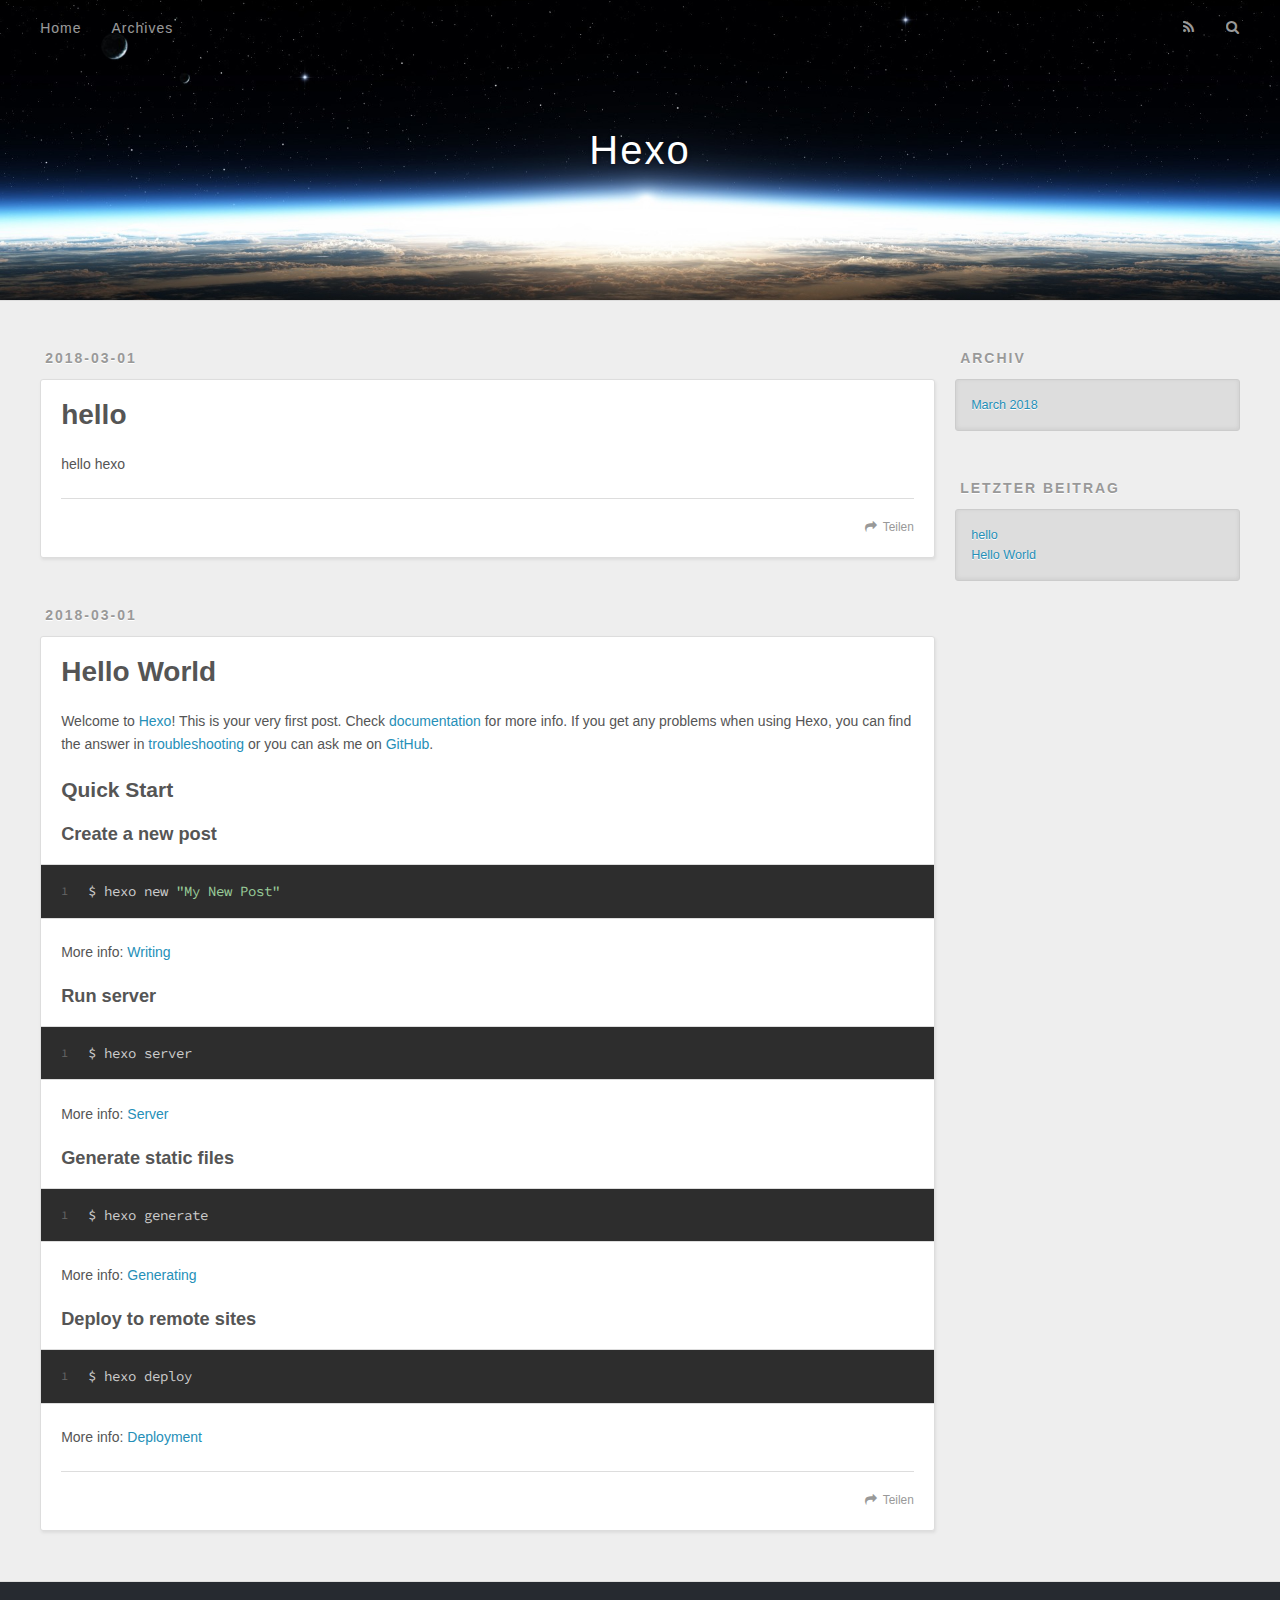
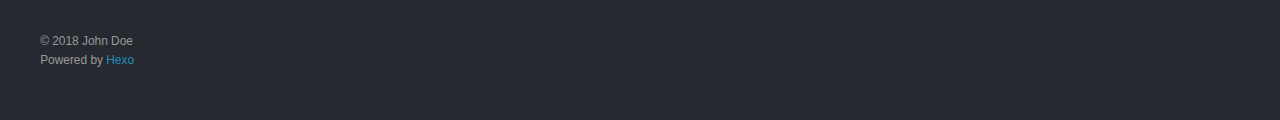
==== index.html @ 199758c9 "Site updated: 2018-03-01 15:43:42" ====
<!DOCTYPE html>
<html>
<head>
  <meta charset="utf-8">
  

  
  <title>Hexo</title>
  <meta name="viewport" content="width=device-width, initial-scale=1, maximum-scale=1">
  <meta property="og:type" content="website">
<meta property="og:title" content="Hexo">
<meta property="og:url" content="http://yoursite.com/index.html">
<meta property="og:site_name" content="Hexo">
<meta name="twitter:card" content="summary">
<meta name="twitter:title" content="Hexo">
  
    <link rel="alternate" href="/atom.xml" title="Hexo" type="application/atom+xml">
  
  
    <link rel="icon" href="/favicon.png">
  
  
    <link href="//fonts.googleapis.com/css?family=Source+Code+Pro" rel="stylesheet" type="text/css">
  
  <link rel="stylesheet" href="/css/style.css">
</head>

<body>
  <div id="container">
    <div id="wrap">
      <header id="header">
  <div id="banner"></div>
  <div id="header-outer" class="outer">
    <div id="header-title" class="inner">
      <h1 id="logo-wrap">
        <a href="/" id="logo">Hexo</a>
      </h1>
      
    </div>
    <div id="header-inner" class="inner">
      <nav id="main-nav">
        <a id="main-nav-toggle" class="nav-icon"></a>
        
          <a class="main-nav-link" href="/">Home</a>
        
          <a class="main-nav-link" href="/archives">Archives</a>
        
      </nav>
      <nav id="sub-nav">
        
          <a id="nav-rss-link" class="nav-icon" href="/atom.xml" title="RSS Feed"></a>
        
        <a id="nav-search-btn" class="nav-icon" title="Suche"></a>
      </nav>
      <div id="search-form-wrap">
        <form action="//google.com/search" method="get" accept-charset="UTF-8" class="search-form"><input type="search" name="q" class="search-form-input" placeholder="Search"><button type="submit" class="search-form-submit">&#xF002;</button><input type="hidden" name="sitesearch" value="http://yoursite.com"></form>
      </div>
    </div>
  </div>
</header>
      <div class="outer">
        <section id="main">
  
    <article id="post-hello" class="article article-type-post" itemscope itemprop="blogPost">
  <div class="article-meta">
    <a href="/2018/03/01/hello/" class="article-date">
  <time datetime="2018-03-01T07:41:24.000Z" itemprop="datePublished">2018-03-01</time>
</a>
    
  </div>
  <div class="article-inner">
    
    
      <header class="article-header">
        
  
    <h1 itemprop="name">
      <a class="article-title" href="/2018/03/01/hello/">hello</a>
    </h1>
  

      </header>
    
    <div class="article-entry" itemprop="articleBody">
      
        <p>hello hexo</p>

      
    </div>
    <footer class="article-footer">
      <a data-url="http://yoursite.com/2018/03/01/hello/" data-id="cje87e9710001w0wrcph23xe0" class="article-share-link">Teilen</a>
      
      
    </footer>
  </div>
  
</article>


  
    <article id="post-hello-world" class="article article-type-post" itemscope itemprop="blogPost">
  <div class="article-meta">
    <a href="/2018/03/01/hello-world/" class="article-date">
  <time datetime="2018-03-01T07:00:31.511Z" itemprop="datePublished">2018-03-01</time>
</a>
    
  </div>
  <div class="article-inner">
    
    
      <header class="article-header">
        
  
    <h1 itemprop="name">
      <a class="article-title" href="/2018/03/01/hello-world/">Hello World</a>
    </h1>
  

      </header>
    
    <div class="article-entry" itemprop="articleBody">
      
        <p>Welcome to <a href="https://hexo.io/" target="_blank" rel="noopener">Hexo</a>! This is your very first post. Check <a href="https://hexo.io/docs/" target="_blank" rel="noopener">documentation</a> for more info. If you get any problems when using Hexo, you can find the answer in <a href="https://hexo.io/docs/troubleshooting.html" target="_blank" rel="noopener">troubleshooting</a> or you can ask me on <a href="https://github.com/hexojs/hexo/issues" target="_blank" rel="noopener">GitHub</a>.</p>
<h2 id="Quick-Start"><a href="#Quick-Start" class="headerlink" title="Quick Start"></a>Quick Start</h2><h3 id="Create-a-new-post"><a href="#Create-a-new-post" class="headerlink" title="Create a new post"></a>Create a new post</h3><figure class="highlight bash"><table><tr><td class="gutter"><pre><span class="line">1</span><br></pre></td><td class="code"><pre><span class="line">$ hexo new <span class="string">"My New Post"</span></span><br></pre></td></tr></table></figure>
<p>More info: <a href="https://hexo.io/docs/writing.html" target="_blank" rel="noopener">Writing</a></p>
<h3 id="Run-server"><a href="#Run-server" class="headerlink" title="Run server"></a>Run server</h3><figure class="highlight bash"><table><tr><td class="gutter"><pre><span class="line">1</span><br></pre></td><td class="code"><pre><span class="line">$ hexo server</span><br></pre></td></tr></table></figure>
<p>More info: <a href="https://hexo.io/docs/server.html" target="_blank" rel="noopener">Server</a></p>
<h3 id="Generate-static-files"><a href="#Generate-static-files" class="headerlink" title="Generate static files"></a>Generate static files</h3><figure class="highlight bash"><table><tr><td class="gutter"><pre><span class="line">1</span><br></pre></td><td class="code"><pre><span class="line">$ hexo generate</span><br></pre></td></tr></table></figure>
<p>More info: <a href="https://hexo.io/docs/generating.html" target="_blank" rel="noopener">Generating</a></p>
<h3 id="Deploy-to-remote-sites"><a href="#Deploy-to-remote-sites" class="headerlink" title="Deploy to remote sites"></a>Deploy to remote sites</h3><figure class="highlight bash"><table><tr><td class="gutter"><pre><span class="line">1</span><br></pre></td><td class="code"><pre><span class="line">$ hexo deploy</span><br></pre></td></tr></table></figure>
<p>More info: <a href="https://hexo.io/docs/deployment.html" target="_blank" rel="noopener">Deployment</a></p>

      
    </div>
    <footer class="article-footer">
      <a data-url="http://yoursite.com/2018/03/01/hello-world/" data-id="cje87e96x0000w0wra61ytc4j" class="article-share-link">Teilen</a>
      
      
    </footer>
  </div>
  
</article>


  


</section>
        
          <aside id="sidebar">
  
    

  
    

  
    
  
    
  <div class="widget-wrap">
    <h3 class="widget-title">Archiv</h3>
    <div class="widget">
      <ul class="archive-list"><li class="archive-list-item"><a class="archive-list-link" href="/archives/2018/03/">March 2018</a></li></ul>
    </div>
  </div>


  
    
  <div class="widget-wrap">
    <h3 class="widget-title">letzter Beitrag</h3>
    <div class="widget">
      <ul>
        
          <li>
            <a href="/2018/03/01/hello/">hello</a>
          </li>
        
          <li>
            <a href="/2018/03/01/hello-world/">Hello World</a>
          </li>
        
      </ul>
    </div>
  </div>

  
</aside>
        
      </div>
      <footer id="footer">
  
  <div class="outer">
    <div id="footer-info" class="inner">
      &copy; 2018 John Doe<br>
      Powered by <a href="http://hexo.io/" target="_blank">Hexo</a>
    </div>
  </div>
</footer>
    </div>
    <nav id="mobile-nav">
  
    <a href="/" class="mobile-nav-link">Home</a>
  
    <a href="/archives" class="mobile-nav-link">Archives</a>
  
</nav>
    

<script src="//ajax.googleapis.com/ajax/libs/jquery/2.0.3/jquery.min.js"></script>


  <link rel="stylesheet" href="/fancybox/jquery.fancybox.css">
  <script src="/fancybox/jquery.fancybox.pack.js"></script>


<script src="/js/script.js"></script>



  </div>
</body>
</html>
---- css/style.css ----
body {
  width: 100%;
}
body:before,
body:after {
  content: "";
  display: table;
}
body:after {
  clear: both;
}
html,
body,
div,
span,
applet,
object,
iframe,
h1,
h2,
h3,
h4,
h5,
h6,
p,
blockquote,
pre,
a,
abbr,
acronym,
address,
big,
cite,
code,
del,
dfn,
em,
img,
ins,
kbd,
q,
s,
samp,
small,
strike,
strong,
sub,
sup,
tt,
var,
dl,
dt,
dd,
ol,
ul,
li,
fieldset,
form,
label,
legend,
table,
caption,
tbody,
tfoot,
thead,
tr,
th,
td {
  margin: 0;
  padding: 0;
  border: 0;
  outline: 0;
  font-weight: inherit;
  font-style: inherit;
  font-family: inherit;
  font-size: 100%;
  vertical-align: baseline;
}
body {
  line-height: 1;
  color: #000;
  background: #fff;
}
ol,
ul {
  list-style: none;
}
table {
  border-collapse: separate;
  border-spacing: 0;
  vertical-align: middle;
}
caption,
th,
td {
  text-align: left;
  font-weight: normal;
  vertical-align: middle;
}
a img {
  border: none;
}
input,
button {
  margin: 0;
  padding: 0;
}
input::-moz-focus-inner,
button::-moz-focus-inner {
  border: 0;
  padding: 0;
}
@font-face {
  font-family: FontAwesome;
  font-style: normal;
  font-weight: normal;
  src: url("fonts/fontawesome-webfont.eot?v=#4.0.3");
  src: url("fonts/fontawesome-webfont.eot?#iefix&v=#4.0.3") format("embedded-opentype"), url("fonts/fontawesome-webfont.woff?v=#4.0.3") format("woff"), url("fonts/fontawesome-webfont.ttf?v=#4.0.3") format("truetype"), url("fonts/fontawesome-webfont.svg#fontawesomeregular?v=#4.0.3") format("svg");
}
html,
body,
#container {
  height: 100%;
}
body {
  background: #eee;
  font: 14px -apple-system, BlinkMacSystemFont, "Segoe UI", "Roboto", "Oxygen", "Ubuntu", "Cantarell", "Fira Sans", "Droid Sans", "Helvetica Neue", sans-serif;
  -webkit-text-size-adjust: 100%;
}
.outer {
  max-width: 1220px;
  margin: 0 auto;
  padding: 0 20px;
}
.outer:before,
.outer:after {
  content: "";
  display: table;
}
.outer:after {
  clear: both;
}
.inner {
  display: inline;
  float: left;
  width: 98.33333333333333%;
  margin: 0 0.833333333333333%;
}
.left,
.alignleft {
  float: left;
}
.right,
.alignright {
  float: right;
}
.clear {
  clear: both;
}
#container {
  position: relative;
}
.mobile-nav-on {
  overflow: hidden;
}
#wrap {
  height: 100%;
  width: 100%;
  position: absolute;
  top: 0;
  left: 0;
  -webkit-transition: 0.2s ease-out;
  -moz-transition: 0.2s ease-out;
  -ms-transition: 0.2s ease-out;
  transition: 0.2s ease-out;
  z-index: 1;
  background: #eee;
}
.mobile-nav-on #wrap {
  left: 280px;
}
@media screen and (min-width: 768px) {
  #main {
    display: inline;
    float: left;
    width: 73.33333333333333%;
    margin: 0 0.833333333333333%;
  }
}
.article-date,
.article-category-link,
.archive-year,
.widget-title {
  text-decoration: none;
  text-transform: uppercase;
  letter-spacing: 2px;
  color: #999;
  margin-bottom: 1em;
  margin-left: 5px;
  line-height: 1em;
  text-shadow: 0 1px #fff;
  font-weight: bold;
}
.article-inner,
.archive-article-inner {
  background: #fff;
  -webkit-box-shadow: 1px 2px 3px #ddd;
  box-shadow: 1px 2px 3px #ddd;
  border: 1px solid #ddd;
  border-radius: 3px;
}
.article-entry h1,
.widget h1 {
  font-size: 2em;
}
.article-entry h2,
.widget h2 {
  font-size: 1.5em;
}
.article-entry h3,
.widget h3 {
  font-size: 1.3em;
}
.article-entry h4,
.widget h4 {
  font-size: 1.2em;
}
.article-entry h5,
.widget h5 {
  font-size: 1em;
}
.article-entry h6,
.widget h6 {
  font-size: 1em;
  color: #999;
}
.article-entry hr,
.widget hr {
  border: 1px dashed #ddd;
}
.article-entry strong,
.widget strong {
  font-weight: bold;
}
.article-entry em,
.widget em,
.article-entry cite,
.widget cite {
  font-style: italic;
}
.article-entry sup,
.widget sup,
.article-entry sub,
.widget sub {
  font-size: 0.75em;
  line-height: 0;
  position: relative;
  vertical-align: baseline;
}
.article-entry sup,
.widget sup {
  top: -0.5em;
}
.article-entry sub,
.widget sub {
  bottom: -0.2em;
}
.article-entry small,
.widget small {
  font-size: 0.85em;
}
.article-entry acronym,
.widget acronym,
.article-entry abbr,
.widget abbr {
  border-bottom: 1px dotted;
}
.article-entry ul,
.widget ul,
.article-entry ol,
.widget ol,
.article-entry dl,
.widget dl {
  margin: 0 20px;
  line-height: 1.6em;
}
.article-entry ul ul,
.widget ul ul,
.article-entry ol ul,
.widget ol ul,
.article-entry ul ol,
.widget ul ol,
.article-entry ol ol,
.widget ol ol {
  margin-top: 0;
  margin-bottom: 0;
}
.article-entry ul,
.widget ul {
  list-style: disc;
}
.article-entry ol,
.widget ol {
  list-style: decimal;
}
.article-entry dt,
.widget dt {
  font-weight: bold;
}
#header {
  height: 300px;
  position: relative;
  border-bottom: 1px solid #ddd;
}
#header:before,
#header:after {
  content: "";
  position: absolute;
  left: 0;
  right: 0;
  height: 40px;
}
#header:before {
  top: 0;
  background: -webkit-linear-gradient(rgba(0,0,0,0.2), transparent);
  background: -moz-linear-gradient(rgba(0,0,0,0.2), transparent);
  background: -ms-linear-gradient(rgba(0,0,0,0.2), transparent);
  background: linear-gradient(rgba(0,0,0,0.2), transparent);
}
#header:after {
  bottom: 0;
  background: -webkit-linear-gradient(transparent, rgba(0,0,0,0.2));
  background: -moz-linear-gradient(transparent, rgba(0,0,0,0.2));
  background: -ms-linear-gradient(transparent, rgba(0,0,0,0.2));
  background: linear-gradient(transparent, rgba(0,0,0,0.2));
}
#header-outer {
  height: 100%;
  position: relative;
}
#header-inner {
  position: relative;
  overflow: hidden;
}
#banner {
  position: absolute;
  top: 0;
  left: 0;
  width: 100%;
  height: 100%;
  background: url("images/banner.jpg") center #000;
  -webkit-background-size: cover;
  -moz-background-size: cover;
  background-size: cover;
  z-index: -1;
}
#header-title {
  text-align: center;
  height: 40px;
  position: absolute;
  top: 50%;
  left: 0;
  margin-top: -20px;
}
#logo,
#subtitle {
  text-decoration: none;
  color: #fff;
  font-weight: 300;
  text-shadow: 0 1px 4px rgba(0,0,0,0.3);
}
#logo {
  font-size: 40px;
  line-height: 40px;
  letter-spacing: 2px;
}
#subtitle {
  font-size: 16px;
  line-height: 16px;
  letter-spacing: 1px;
}
#subtitle-wrap {
  margin-top: 16px;
}
#main-nav {
  float: left;
  margin-left: -15px;
}
.nav-icon,
.main-nav-link {
  float: left;
  color: #fff;
  opacity: 0.6;
  text-decoration: none;
  text-shadow: 0 1px rgba(0,0,0,0.2);
  -webkit-transition: opacity 0.2s;
  -moz-transition: opacity 0.2s;
  -ms-transition: opacity 0.2s;
  transition: opacity 0.2s;
  display: block;
  padding: 20px 15px;
}
.nav-icon:hover,
.main-nav-link:hover {
  opacity: 1;
}
.nav-icon {
  font-family: FontAwesome;
  text-align: center;
  font-size: 14px;
  width: 14px;
  height: 14px;
  padding: 20px 15px;
  position: relative;
  cursor: pointer;
}
.main-nav-link {
  font-weight: 300;
  letter-spacing: 1px;
}
@media screen and (max-width: 479px) {
  .main-nav-link {
    display: none;
  }
}
#main-nav-toggle {
  display: none;
}
#main-nav-toggle:before {
  content: "\f0c9";
}
@media screen and (max-width: 479px) {
  #main-nav-toggle {
    display: block;
  }
}
#sub-nav {
  float: right;
  margin-right: -15px;
}
#nav-rss-link:before {
  content: "\f09e";
}
#nav-search-btn:before {
  content: "\f002";
}
#search-form-wrap {
  position: absolute;
  top: 15px;
  width: 150px;
  height: 30px;
  right: -150px;
  opacity: 0;
  -webkit-transition: 0.2s ease-out;
  -moz-transition: 0.2s ease-out;
  -ms-transition: 0.2s ease-out;
  transition: 0.2s ease-out;
}
#search-form-wrap.on {
  opacity: 1;
  right: 0;
}
@media screen and (max-width: 479px) {
  #search-form-wrap {
    width: 100%;
    right: -100%;
  }
}
.search-form {
  position: absolute;
  top: 0;
  left: 0;
  right: 0;
  background: #fff;
  padding: 5px 15px;
  border-radius: 15px;
  -webkit-box-shadow: 0 0 10px rgba(0,0,0,0.3);
  box-shadow: 0 0 10px rgba(0,0,0,0.3);
}
.search-form-input {
  border: none;
  background: none;
  color: #555;
  width: 100%;
  font: 13px -apple-system, BlinkMacSystemFont, "Segoe UI", "Roboto", "Oxygen", "Ubuntu", "Cantarell", "Fira Sans", "Droid Sans", "Helvetica Neue", sans-serif;
  outline: none;
}
.search-form-input::-webkit-search-results-decoration,
.search-form-input::-webkit-search-cancel-button {
  -webkit-appearance: none;
}
.search-form-submit {
  position: absolute;
  top: 50%;
  right: 10px;
  margin-top: -7px;
  font: 13px FontAwesome;
  border: none;
  background: none;
  color: #bbb;
  cursor: pointer;
}
.search-form-submit:hover,
.search-form-submit:focus {
  color: #777;
}
.article {
  margin: 50px 0;
}
.article-inner {
  overflow: hidden;
}
.article-meta:before,
.article-meta:after {
  content: "";
  display: table;
}
.article-meta:after {
  clear: both;
}
.article-date {
  float: left;
}
.article-category {
  float: left;
  line-height: 1em;
  color: #ccc;
  text-shadow: 0 1px #fff;
  margin-left: 8px;
}
.article-category:before {
  content: "\2022";
}
.article-category-link {
  margin: 0 12px 1em;
}
.article-header {
  padding: 20px 20px 0;
}
.article-title {
  text-decoration: none;
  font-size: 2em;
  font-weight: bold;
  color: #555;
  line-height: 1.1em;
  -webkit-transition: color 0.2s;
  -moz-transition: color 0.2s;
  -ms-transition: color 0.2s;
  transition: color 0.2s;
}
a.article-title:hover {
  color: #258fb8;
}
.article-entry {
  color: #555;
  padding: 0 20px;
}
.article-entry:before,
.article-entry:after {
  content: "";
  display: table;
}
.article-entry:after {
  clear: both;
}
.article-entry p,
.article-entry table {
  line-height: 1.6em;
  margin: 1.6em 0;
}
.article-entry h1,
.article-entry h2,
.article-entry h3,
.article-entry h4,
.article-entry h5,
.article-entry h6 {
  font-weight: bold;
}
.article-entry h1,
.article-entry h2,
.article-entry h3,
.article-entry h4,
.article-entry h5,
.article-entry h6 {
  line-height: 1.1em;
  margin: 1.1em 0;
}
.article-entry a {
  color: #258fb8;
  text-decoration: none;
}
.article-entry a:hover {
  text-decoration: underline;
}
.article-entry ul,
.article-entry ol,
.article-entry dl {
  margin-top: 1.6em;
  margin-bottom: 1.6em;
}
.article-entry img,
.article-entry video {
  max-width: 100%;
  height: auto;
  display: block;
  margin: auto;
}
.article-entry iframe {
  border: none;
}
.article-entry table {
  width: 100%;
  border-collapse: collapse;
  border-spacing: 0;
}
.article-entry th {
  font-weight: bold;
  border-bottom: 3px solid #ddd;
  padding-bottom: 0.5em;
}
.article-entry td {
  border-bottom: 1px solid #ddd;
  padding: 10px 0;
}
.article-entry blockquote {
  font-family: Georgia, "Times New Roman", serif;
  font-size: 1.4em;
  margin: 1.6em 20px;
  text-align: center;
}
.article-entry blockquote footer {
  font-size: 14px;
  margin: 1.6em 0;
  font-family: -apple-system, BlinkMacSystemFont, "Segoe UI", "Roboto", "Oxygen", "Ubuntu", "Cantarell", "Fira Sans", "Droid Sans", "Helvetica Neue", sans-serif;
}
.article-entry blockquote footer cite:before {
  content: "—";
  padding: 0 0.5em;
}
.article-entry .pullquote {
  text-align: left;
  width: 45%;
  margin: 0;
}
.article-entry .pullquote.left {
  margin-left: 0.5em;
  margin-right: 1em;
}
.article-entry .pullquote.right {
  margin-right: 0.5em;
  margin-left: 1em;
}
.article-entry .caption {
  color: #999;
  display: block;
  font-size: 0.9em;
  margin-top: 0.5em;
  position: relative;
  text-align: center;
}
.article-entry .video-container {
  position: relative;
  padding-top: 56.25%;
  height: 0;
  overflow: hidden;
}
.article-entry .video-container iframe,
.article-entry .video-container object,
.article-entry .video-container embed {
  position: absolute;
  top: 0;
  left: 0;
  width: 100%;
  height: 100%;
  margin-top: 0;
}
.article-more-link a {
  display: inline-block;
  line-height: 1em;
  padding: 6px 15px;
  border-radius: 15px;
  background: #eee;
  color: #999;
  text-shadow: 0 1px #fff;
  text-decoration: none;
}
.article-more-link a:hover {
  background: #258fb8;
  color: #fff;
  text-decoration: none;
  text-shadow: 0 1px #1e7293;
}
.article-footer {
  font-size: 0.85em;
  line-height: 1.6em;
  border-top: 1px solid #ddd;
  padding-top: 1.6em;
  margin: 0 20px 20px;
}
.article-footer:before,
.article-footer:after {
  content: "";
  display: table;
}
.article-footer:after {
  clear: both;
}
.article-footer a {
  color: #999;
  text-decoration: none;
}
.article-footer a:hover {
  color: #555;
}
.article-tag-list-item {
  float: left;
  margin-right: 10px;
}
.article-tag-list-link:before {
  content: "#";
}
.article-comment-link {
  float: right;
}
.article-comment-link:before {
  content: "\f075";
  font-family: FontAwesome;
  padding-right: 8px;
}
.article-share-link {
  cursor: pointer;
  float: right;
  margin-left: 20px;
}
.article-share-link:before {
  content: "\f064";
  font-family: FontAwesome;
  padding-right: 6px;
}
#article-nav {
  position: relative;
}
#article-nav:before,
#article-nav:after {
  content: "";
  display: table;
}
#article-nav:after {
  clear: both;
}
@media screen and (min-width: 768px) {
  #article-nav {
    margin: 50px 0;
  }
  #article-nav:before {
    width: 8px;
    height: 8px;
    position: absolute;
    top: 50%;
    left: 50%;
    margin-top: -4px;
    margin-left: -4px;
    content: "";
    border-radius: 50%;
    background: #ddd;
    -webkit-box-shadow: 0 1px 2px #fff;
    box-shadow: 0 1px 2px #fff;
  }
}
.article-nav-link-wrap {
  text-decoration: none;
  text-shadow: 0 1px #fff;
  color: #999;
  -webkit-box-sizing: border-box;
  -moz-box-sizing: border-box;
  box-sizing: border-box;
  margin-top: 50px;
  text-align: center;
  display: block;
}
.article-nav-link-wrap:hover {
  color: #555;
}
@media screen and (min-width: 768px) {
  .article-nav-link-wrap {
    width: 50%;
    margin-top: 0;
  }
}
@media screen and (min-width: 768px) {
  #article-nav-newer {
    float: left;
    text-align: right;
    padding-right: 20px;
  }
}
@media screen and (min-width: 768px) {
  #article-nav-older {
    float: right;
    text-align: left;
    padding-left: 20px;
  }
}
.article-nav-caption {
  text-transform: uppercase;
  letter-spacing: 2px;
  color: #ddd;
  line-height: 1em;
  font-weight: bold;
}
#article-nav-newer .article-nav-caption {
  margin-right: -2px;
}
.article-nav-title {
  font-size: 0.85em;
  line-height: 1.6em;
  margin-top: 0.5em;
}
.article-share-box {
  position: absolute;
  display: none;
  background: #fff;
  -webkit-box-shadow: 1px 2px 10px rgba(0,0,0,0.2);
  box-shadow: 1px 2px 10px rgba(0,0,0,0.2);
  border-radius: 3px;
  margin-left: -145px;
  overflow: hidden;
  z-index: 1;
}
.article-share-box.on {
  display: block;
}
.article-share-input {
  width: 100%;
  background: none;
  -webkit-box-sizing: border-box;
  -moz-box-sizing: border-box;
  box-sizing: border-box;
  font: 14px -apple-system, BlinkMacSystemFont, "Segoe UI", "Roboto", "Oxygen", "Ubuntu", "Cantarell", "Fira Sans", "Droid Sans", "Helvetica Neue", sans-serif;
  padding: 0 15px;
  color: #555;
  outline: none;
  border: 1px solid #ddd;
  border-radius: 3px 3px 0 0;
  height: 36px;
  line-height: 36px;
}
.article-share-links {
  background: #eee;
}
.article-share-links:before,
.article-share-links:after {
  content: "";
  display: table;
}
.article-share-links:after {
  clear: both;
}
.article-share-twitter,
.article-share-facebook,
.article-share-pinterest,
.article-share-google {
  width: 50px;
  height: 36px;
  display: block;
  float: left;
  position: relative;
  color: #999;
  text-shadow: 0 1px #fff;
}
.article-share-twitter:before,
.article-share-facebook:before,
.article-share-pinterest:before,
.article-share-google:before {
  font-size: 20px;
  font-family: FontAwesome;
  width: 20px;
  height: 20px;
  position: absolute;
  top: 50%;
  left: 50%;
  margin-top: -10px;
  margin-left: -10px;
  text-align: center;
}
.article-share-twitter:hover,
.article-share-facebook:hover,
.article-share-pinterest:hover,
.article-share-google:hover {
  color: #fff;
}
.article-share-twitter:before {
  content: "\f099";
}
.article-share-twitter:hover {
  background: #00aced;
  text-shadow: 0 1px #008abe;
}
.article-share-facebook:before {
  content: "\f09a";
}
.article-share-facebook:hover {
  background: #3b5998;
  text-shadow: 0 1px #2f477a;
}
.article-share-pinterest:before {
  content: "\f0d2";
}
.article-share-pinterest:hover {
  background: #cb2027;
  text-shadow: 0 1px #a21a1f;
}
.article-share-google:before {
  content: "\f0d5";
}
.article-share-google:hover {
  background: #dd4b39;
  text-shadow: 0 1px #be3221;
}
.article-gallery {
  background: #000;
  position: relative;
}
.article-gallery-photos {
  position: relative;
  overflow: hidden;
}
.article-gallery-img {
  display: none;
  max-width: 100%;
}
.article-gallery-img:first-child {
  display: block;
}
.article-gallery-img.loaded {
  position: absolute;
  display: block;
}
.article-gallery-img img {
  display: block;
  max-width: 100%;
  margin: 0 auto;
}
#comments {
  background: #fff;
  -webkit-box-shadow: 1px 2px 3px #ddd;
  box-shadow: 1px 2px 3px #ddd;
  padding: 20px;
  border: 1px solid #ddd;
  border-radius: 3px;
  margin: 50px 0;
}
#comments a {
  color: #258fb8;
}
.archives-wrap {
  margin: 50px 0;
}
.archives:before,
.archives:after {
  content: "";
  display: table;
}
.archives:after {
  clear: both;
}
.archive-year-wrap {
  margin-bottom: 1em;
}
.archives {
  -webkit-column-gap: 10px;
  -moz-column-gap: 10px;
  column-gap: 10px;
}
@media screen and (min-width: 480px) and (max-width: 767px) {
  .archives {
    -webkit-column-count: 2;
    -moz-column-count: 2;
    column-count: 2;
  }
}
@media screen and (min-width: 768px) {
  .archives {
    -webkit-column-count: 3;
    -moz-column-count: 3;
    column-count: 3;
  }
}
.archive-article {
  -webkit-column-break-inside: avoid;
  page-break-inside: avoid;
  overflow: hidden;
  break-inside: avoid-column;
}
.archive-article-inner {
  padding: 10px;
  margin-bottom: 15px;
}
.archive-article-title {
  text-decoration: none;
  font-weight: bold;
  color: #555;
  -webkit-transition: color 0.2s;
  -moz-transition: color 0.2s;
  -ms-transition: color 0.2s;
  transition: color 0.2s;
  line-height: 1.6em;
}
.archive-article-title:hover {
  color: #258fb8;
}
.archive-article-footer {
  margin-top: 1em;
}
.archive-article-date {
  color: #999;
  text-decoration: none;
  font-size: 0.85em;
  line-height: 1em;
  margin-bottom: 0.5em;
  display: block;
}
#page-nav {
  margin: 50px auto;
  background: #fff;
  -webkit-box-shadow: 1px 2px 3px #ddd;
  box-shadow: 1px 2px 3px #ddd;
  border: 1px solid #ddd;
  border-radius: 3px;
  text-align: center;
  color: #999;
  overflow: hidden;
}
#page-nav:before,
#page-nav:after {
  content: "";
  display: table;
}
#page-nav:after {
  clear: both;
}
#page-nav a,
#page-nav span {
  padding: 10px 20px;
  line-height: 1;
  height: 2ex;
}
#page-nav a {
  color: #999;
  text-decoration: none;
}
#page-nav a:hover {
  background: #999;
  color: #fff;
}
#page-nav .prev {
  float: left;
}
#page-nav .next {
  float: right;
}
#page-nav .page-number {
  display: inline-block;
}
@media screen and (max-width: 479px) {
  #page-nav .page-number {
    display: none;
  }
}
#page-nav .current {
  color: #555;
  font-weight: bold;
}
#page-nav .space {
  color: #ddd;
}
#footer {
  background: #262a30;
  padding: 50px 0;
  border-top: 1px solid #ddd;
  color: #999;
}
#footer a {
  color: #258fb8;
  text-decoration: none;
}
#footer a:hover {
  text-decoration: underline;
}
#footer-info {
  line-height: 1.6em;
  font-size: 0.85em;
}
.article-entry pre,
.article-entry .highlight {
  background: #2d2d2d;
  margin: 0 -20px;
  padding: 15px 20px;
  border-style: solid;
  border-color: #ddd;
  border-width: 1px 0;
  overflow: auto;
  color: #ccc;
  line-height: 22.400000000000002px;
}
.article-entry .highlight .gutter pre,
.article-entry .gist .gist-file .gist-data .line-numbers {
  color: #666;
  font-size: 0.85em;
}
.article-entry pre,
.article-entry code {
  font-family: "Source Code Pro", Consolas, Monaco, Menlo, Consolas, monospace;
}
.article-entry code {
  background: #eee;
  text-shadow: 0 1px #fff;
  padding: 0 0.3em;
}
.article-entry pre code {
  background: none;
  text-shadow: none;
  padding: 0;
}
.article-entry .highlight pre {
  border: none;
  margin: 0;
  padding: 0;
}
.article-entry .highlight table {
  margin: 0;
  width: auto;
}
.article-entry .highlight td {
  border: none;
  padding: 0;
}
.article-entry .highlight figcaption {
  font-size: 0.85em;
  color: #999;
  line-height: 1em;
  margin-bottom: 1em;
}
.article-entry .highlight figcaption:before,
.article-entry .highlight figcaption:after {
  content: "";
  display: table;
}
.article-entry .highlight figcaption:after {
  clear: both;
}
.article-entry .highlight figcaption a {
  float: right;
}
.article-entry .highlight .gutter pre {
  text-align: right;
  padding-right: 20px;
}
.article-entry .highlight .line {
  height: 22.400000000000002px;
}
.article-entry .highlight .line.marked {
  background: #515151;
}
.article-entry .gist {
  margin: 0 -20px;
  border-style: solid;
  border-color: #ddd;
  border-width: 1px 0;
  background: #2d2d2d;
  padding: 15px 20px 15px 0;
}
.article-entry .gist .gist-file {
  border: none;
  font-family: "Source Code Pro", Consolas, Monaco, Menlo, Consolas, monospace;
  margin: 0;
}
.article-entry .gist .gist-file .gist-data {
  background: none;
  border: none;
}
.article-entry .gist .gist-file .gist-data .line-numbers {
  background: none;
  border: none;
  padding: 0 20px 0 0;
}
.article-entry .gist .gist-file .gist-data .line-data {
  padding: 0 !important;
}
.article-entry .gist .gist-file .highlight {
  margin: 0;
  padding: 0;
  border: none;
}
.article-entry .gist .gist-file .gist-meta {
  background: #2d2d2d;
  color: #999;
  font: 0.85em -apple-system, BlinkMacSystemFont, "Segoe UI", "Roboto", "Oxygen", "Ubuntu", "Cantarell", "Fira Sans", "Droid Sans", "Helvetica Neue", sans-serif;
  text-shadow: 0 0;
  padding: 0;
  margin-top: 1em;
  margin-left: 20px;
}
.article-entry .gist .gist-file .gist-meta a {
  color: #258fb8;
  font-weight: normal;
}
.article-entry .gist .gist-file .gist-meta a:hover {
  text-decoration: underline;
}
pre .comment,
pre .title {
  color: #999;
}
pre .variable,
pre .attribute,
pre .tag,
pre .regexp,
pre .ruby .constant,
pre .xml .tag .title,
pre .xml .pi,
pre .xml .doctype,
pre .html .doctype,
pre .css .id,
pre .css .class,
pre .css .pseudo {
  color: #f2777a;
}
pre .number,
pre .preprocessor,
pre .built_in,
pre .literal,
pre .params,
pre .constant {
  color: #f99157;
}
pre .class,
pre .ruby .class .title,
pre .css .rules .attribute {
  color: #9c9;
}
pre .string,
pre .value,
pre .inheritance,
pre .header,
pre .ruby .symbol,
pre .xml .cdata {
  color: #9c9;
}
pre .css .hexcolor {
  color: #6cc;
}
pre .function,
pre .python .decorator,
pre .python .title,
pre .ruby .function .title,
pre .ruby .title .keyword,
pre .perl .sub,
pre .javascript .title,
pre .coffeescript .title {
  color: #69c;
}
pre .keyword,
pre .javascript .function {
  color: #c9c;
}
@media screen and (max-width: 479px) {
  #mobile-nav {
    position: absolute;
    top: 0;
    left: 0;
    width: 280px;
    height: 100%;
    background: #191919;
    border-right: 1px solid #fff;
  }
}
@media screen and (max-width: 479px) {
  .mobile-nav-link {
    display: block;
    color: #999;
    text-decoration: none;
    padding: 15px 20px;
    font-weight: bold;
  }
  .mobile-nav-link:hover {
    color: #fff;
  }
}
@media screen and (min-width: 768px) {
  #sidebar {
    display: inline;
    float: left;
    width: 23.333333333333332%;
    margin: 0 0.833333333333333%;
  }
}
.widget-wrap {
  margin: 50px 0;
}
.widget {
  color: #777;
  text-shadow: 0 1px #fff;
  background: #ddd;
  -webkit-box-shadow: 0 -1px 4px #ccc inset;
  box-shadow: 0 -1px 4px #ccc inset;
  border: 1px solid #ccc;
  padding: 15px;
  border-radius: 3px;
}
.widget a {
  color: #258fb8;
  text-decoration: none;
}
.widget a:hover {
  text-decoration: underline;
}
.widget ul ul,
.widget ol ul,
.widget dl ul,
.widget ul ol,
.widget ol ol,
.widget dl ol,
.widget ul dl,
.widget ol dl,
.widget dl dl {
  margin-left: 15px;
  list-style: disc;
}
.widget {
  line-height: 1.6em;
  word-wrap: break-word;
  font-size: 0.9em;
}
.widget ul,
.widget ol {
  list-style: none;
  margin: 0;
}
.widget ul ul,
.widget ol ul,
.widget ul ol,
.widget ol ol {
  margin: 0 20px;
}
.widget ul ul,
.widget ol ul {
  list-style: disc;
}
.widget ul ol,
.widget ol ol {
  list-style: decimal;
}
.category-list-count,
.tag-list-count,
.archive-list-count {
  padding-left: 5px;
  color: #999;
  font-size: 0.85em;
}
.category-list-count:before,
.tag-list-count:before,
.archive-list-count:before {
  content: "(";
}
.category-list-count:after,
.tag-list-count:after,
.archive-list-count:after {
  content: ")";
}
.tagcloud a {
  margin-right: 5px;
  display: inline-block;
}
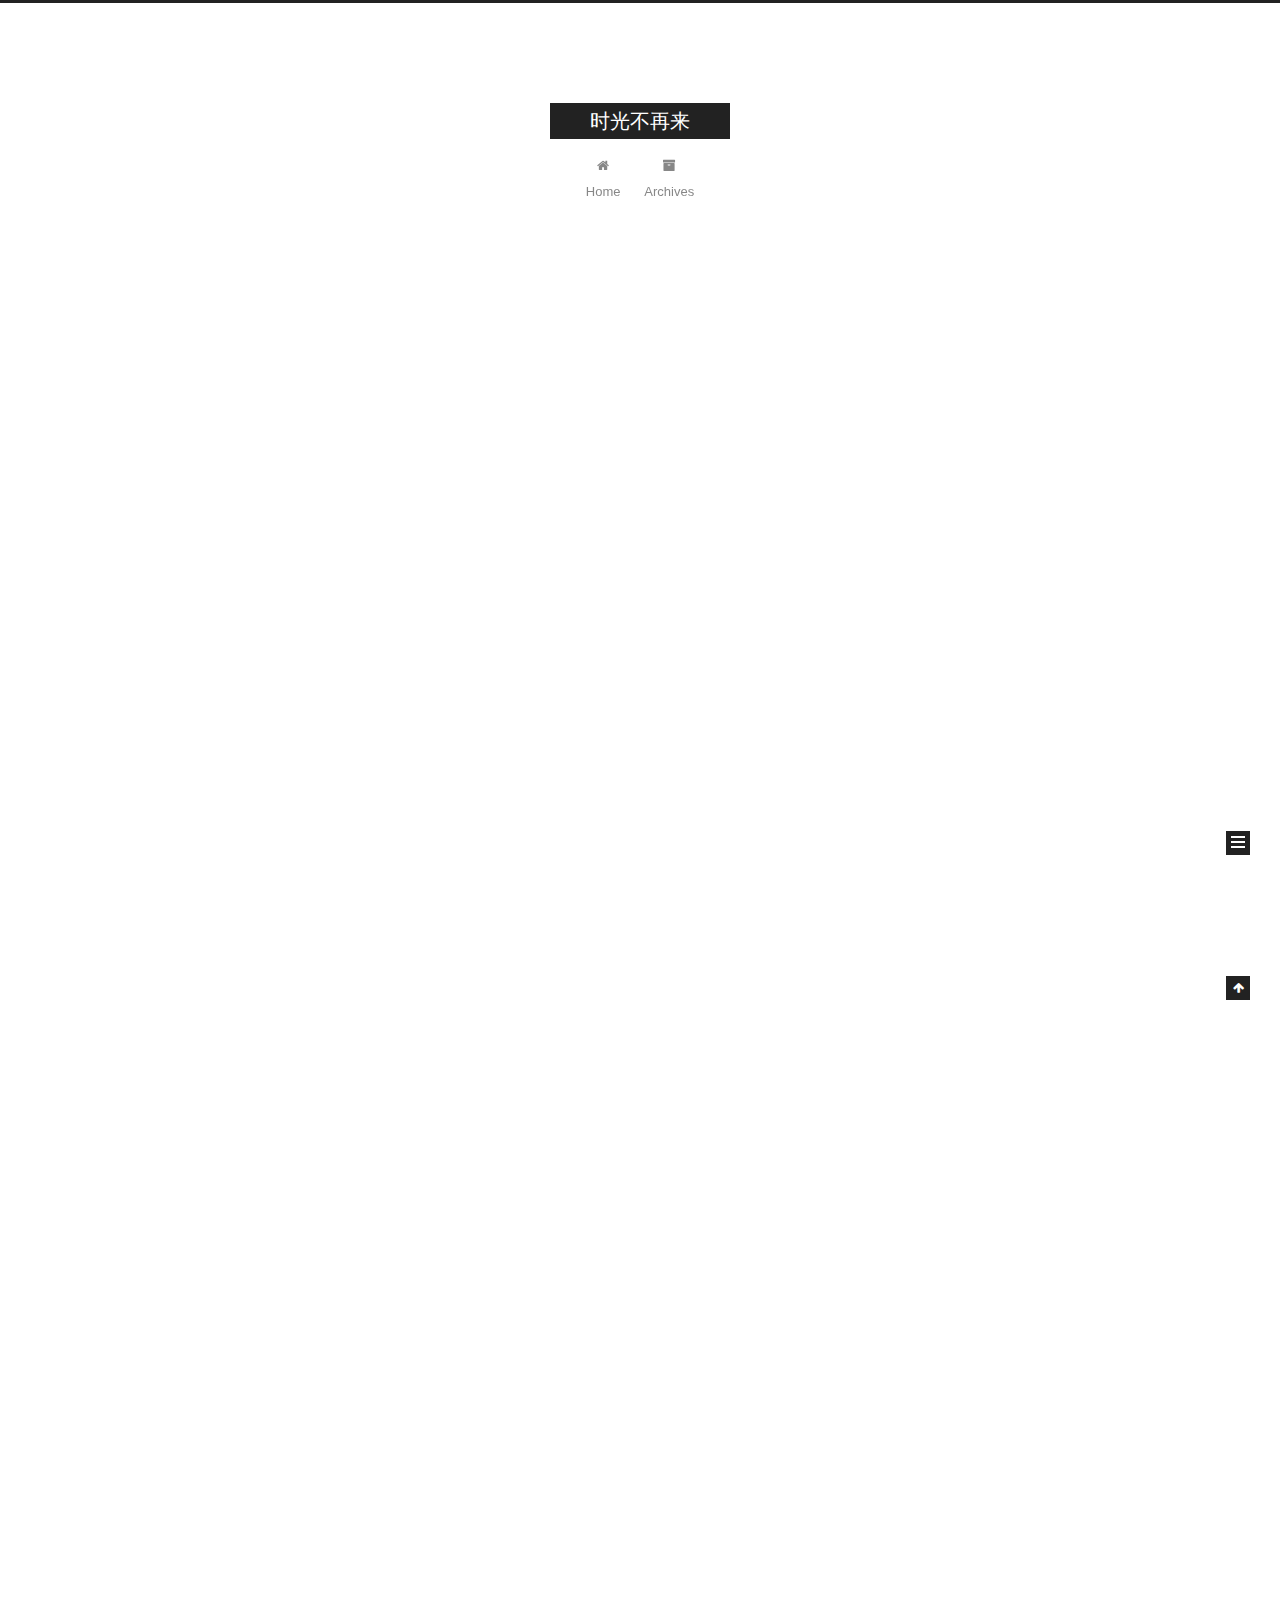
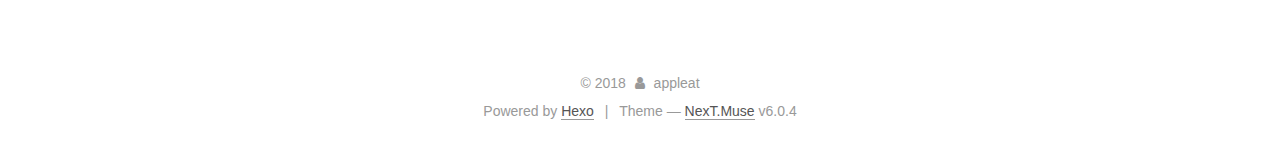
==== commit 63b80c8e: "Site updated: 2018-03-01 15:52:57" ====
--- a/index.html
+++ b/index.html
@@ -1,126 +1,460 @@
 <!DOCTYPE html>
-<html>
+
+
+
+  
+
+
+<html class="theme-next muse use-motion" lang="">
 <head>
-  <meta charset="utf-8">
-  
-
-  
-  <title>Hexo</title>
-  <meta name="viewport" content="width=device-width, initial-scale=1, maximum-scale=1">
-  <meta property="og:type" content="website">
-<meta property="og:title" content="Hexo">
-<meta property="og:url" content="http://yoursite.com/index.html">
-<meta property="og:site_name" content="Hexo">
+  <meta charset="UTF-8"/>
+<meta http-equiv="X-UA-Compatible" content="IE=edge" />
+<meta name="viewport" content="width=device-width, initial-scale=1, maximum-scale=1"/>
+<meta name="theme-color" content="#222">
+
+
+
+
+
+
+
+
+
+
+
+
+<meta http-equiv="Cache-Control" content="no-transform" />
+<meta http-equiv="Cache-Control" content="no-siteapp" />
+
+
+
+
+
+
+
+
+
+
+
+
+
+
+
+
+
+
+
+
+
+
+<link href="/lib/font-awesome/css/font-awesome.min.css?v=4.6.2" rel="stylesheet" type="text/css" />
+
+<link href="/css/main.css?v=6.0.4" rel="stylesheet" type="text/css" />
+
+
+  <link rel="apple-touch-icon" sizes="180x180" href="/images/apple-touch-icon-next.png?v=6.0.4">
+
+
+  <link rel="icon" type="image/png" sizes="32x32" href="/images/favicon-32x32-next.png?v=6.0.4">
+
+
+  <link rel="icon" type="image/png" sizes="16x16" href="/images/favicon-16x16-next.png?v=6.0.4">
+
+
+  <link rel="mask-icon" href="/images/logo.svg?v=6.0.4" color="#222">
+
+
+
+
+
+
+
+
+
+<script type="text/javascript" id="hexo.configurations">
+  var NexT = window.NexT || {};
+  var CONFIG = {
+    root: '/',
+    scheme: 'Muse',
+    version: '6.0.4',
+    sidebar: {"position":"left","display":"post","offset":12,"b2t":false,"scrollpercent":false,"onmobile":false},
+    fancybox: false,
+    fastclick: false,
+    lazyload: false,
+    tabs: true,
+    motion: {"enable":true,"async":false,"transition":{"post_block":"fadeIn","post_header":"slideDownIn","post_body":"slideDownIn","coll_header":"slideLeftIn","sidebar":"slideUpIn"}},
+    algolia: {
+      applicationID: '',
+      apiKey: '',
+      indexName: '',
+      hits: {"per_page":10},
+      labels: {"input_placeholder":"Search for Posts","hits_empty":"We didn't find any results for the search: ${query}","hits_stats":"${hits} results found in ${time} ms"}
+    }
+  };
+</script>
+
+
+  
+
+
+
+
+  
+  <meta name="keywords" content="Hexo, NexT" />
+
+
+<meta property="og:type" content="website">
+<meta property="og:title" content="时光不再来">
+<meta property="og:url" content="https://appleat.github.io/index.html">
+<meta property="og:site_name" content="时光不再来">
 <meta name="twitter:card" content="summary">
-<meta name="twitter:title" content="Hexo">
-  
-    <link rel="alternate" href="/atom.xml" title="Hexo" type="application/atom+xml">
-  
-  
-    <link rel="icon" href="/favicon.png">
-  
-  
-    <link href="//fonts.googleapis.com/css?family=Source+Code+Pro" rel="stylesheet" type="text/css">
-  
-  <link rel="stylesheet" href="/css/style.css">
+<meta name="twitter:title" content="时光不再来">
+
+
+
+
+
+
+  <link rel="canonical" href="https://appleat.github.io/"/>
+
+
+
+<script type="text/javascript" id="page.configurations">
+  CONFIG.page = {
+    sidebar: "",
+  };
+</script>
+  <title>时光不再来</title>
+  
+
+
+
+
+
+
+
+
+
+  <noscript>
+  <style type="text/css">
+    .use-motion .motion-element,
+    .use-motion .brand,
+    .use-motion .menu-item,
+    .sidebar-inner,
+    .use-motion .post-block,
+    .use-motion .pagination,
+    .use-motion .comments,
+    .use-motion .post-header,
+    .use-motion .post-body,
+    .use-motion .collection-title { opacity: initial; }
+
+    .use-motion .logo,
+    .use-motion .site-title,
+    .use-motion .site-subtitle {
+      opacity: initial;
+      top: initial;
+    }
+
+    .use-motion {
+      .logo-line-before i { left: initial; }
+      .logo-line-after i { right: initial; }
+    }
+  </style>
+</noscript>
+
 </head>
 
-<body>
-  <div id="container">
-    <div id="wrap">
-      <header id="header">
-  <div id="banner"></div>
-  <div id="header-outer" class="outer">
-    <div id="header-title" class="inner">
-      <h1 id="logo-wrap">
-        <a href="/" id="logo">Hexo</a>
-      </h1>
-      
+<body itemscope itemtype="http://schema.org/WebPage" lang="">
+
+  
+  
+    
+  
+
+  <div class="container sidebar-position-left 
+  page-home">
+    <div class="headband"></div>
+
+    <header id="header" class="header" itemscope itemtype="http://schema.org/WPHeader">
+      <div class="header-inner"> <div class="site-brand-wrapper">
+  <div class="site-meta ">
+    
+
+    <div class="custom-logo-site-title">
+      <a href="/"  class="brand" rel="start">
+        <span class="logo-line-before"><i></i></span>
+        <span class="site-title">时光不再来</span>
+        <span class="logo-line-after"><i></i></span>
+      </a>
     </div>
-    <div id="header-inner" class="inner">
-      <nav id="main-nav">
-        <a id="main-nav-toggle" class="nav-icon"></a>
-        
-          <a class="main-nav-link" href="/">Home</a>
-        
-          <a class="main-nav-link" href="/archives">Archives</a>
-        
-      </nav>
-      <nav id="sub-nav">
-        
-          <a id="nav-rss-link" class="nav-icon" href="/atom.xml" title="RSS Feed"></a>
-        
-        <a id="nav-search-btn" class="nav-icon" title="Suche"></a>
-      </nav>
-      <div id="search-form-wrap">
-        <form action="//google.com/search" method="get" accept-charset="UTF-8" class="search-form"><input type="search" name="q" class="search-form-input" placeholder="Search"><button type="submit" class="search-form-submit">&#xF002;</button><input type="hidden" name="sitesearch" value="http://yoursite.com"></form>
-      </div>
+      
+        <p class="site-subtitle"></p>
+      
+  </div>
+
+  <div class="site-nav-toggle">
+    <button>
+      <span class="btn-bar"></span>
+      <span class="btn-bar"></span>
+      <span class="btn-bar"></span>
+    </button>
+  </div>
+</div>
+
+<nav class="site-nav">
+  
+
+  
+    <ul id="menu" class="menu">
+      
+        
+        <li class="menu-item menu-item-home">
+          <a href="/" rel="section">
+            <i class="menu-item-icon fa fa-fw fa-home"></i> <br />Home</a>
+        </li>
+      
+        
+        <li class="menu-item menu-item-archives">
+          <a href="/archives/" rel="section">
+            <i class="menu-item-icon fa fa-fw fa-archive"></i> <br />Archives</a>
+        </li>
+      
+
+      
+    </ul>
+  
+
+  
+</nav>
+
+
+  
+
+
+
+ </div>
+    </header>
+
+    
+
+
+    <main id="main" class="main">
+      <div class="main-inner">
+        <div class="content-wrap">
+          <div id="content" class="content">
+            
+  <section id="posts" class="posts-expand">
+    
+      
+
+  
+
+  
+  
+  
+
+  
+
+  <article class="post post-type-normal" itemscope itemtype="http://schema.org/Article">
+  
+  
+  
+  <div class="post-block">
+    <link itemprop="mainEntityOfPage" href="https://appleat.github.io/2018/03/01/hello/">
+
+    <span hidden itemprop="author" itemscope itemtype="http://schema.org/Person">
+      <meta itemprop="name" content="appleat">
+      <meta itemprop="description" content="">
+      <meta itemprop="image" content="/images/avatar.gif">
+    </span>
+
+    <span hidden itemprop="publisher" itemscope itemtype="http://schema.org/Organization">
+      <meta itemprop="name" content="时光不再来">
+    </span>
+
+    
+      <header class="post-header">
+
+        
+        
+          <h1 class="post-title" itemprop="name headline">
+                
+                <a class="post-title-link" href="/2018/03/01/hello/" itemprop="url">hello</a></h1>
+        
+
+        <div class="post-meta">
+          <span class="post-time">
+            
+              <span class="post-meta-item-icon">
+                <i class="fa fa-calendar-o"></i>
+              </span>
+              
+                <span class="post-meta-item-text">Posted on</span>
+              
+              <time title="Post created" itemprop="dateCreated datePublished" datetime="2018-03-01T15:41:24+08:00">2018-03-01</time>
+            
+
+            
+            
+
+            
+          </span>
+
+          
+
+          
+            
+          
+
+          
+          
+
+          
+
+          
+
+          
+
+        </div>
+      </header>
+    
+
+    
+    
+    
+    <div class="post-body" itemprop="articleBody">
+
+      
+      
+
+      
+        
+          
+            <p>hello hexo</p>
+
+          
+        
+      
     </div>
-  </div>
-</header>
-      <div class="outer">
-        <section id="main">
-  
-    <article id="post-hello" class="article article-type-post" itemscope itemprop="blogPost">
-  <div class="article-meta">
-    <a href="/2018/03/01/hello/" class="article-date">
-  <time datetime="2018-03-01T07:41:24.000Z" itemprop="datePublished">2018-03-01</time>
-</a>
-    
-  </div>
-  <div class="article-inner">
-    
-    
-      <header class="article-header">
-        
-  
-    <h1 itemprop="name">
-      <a class="article-title" href="/2018/03/01/hello/">hello</a>
-    </h1>
-  
-
-      </header>
-    
-    <div class="article-entry" itemprop="articleBody">
-      
-        <p>hello hexo</p>
-
-      
-    </div>
-    <footer class="article-footer">
-      <a data-url="http://yoursite.com/2018/03/01/hello/" data-id="cje87e9710001w0wrcph23xe0" class="article-share-link">Teilen</a>
-      
+
+    
+
+    
+    
+    
+
+    
+
+    
+
+    
+
+    <footer class="post-footer">
+      
+
+      
+
+      
+
+      
+      
+        <div class="post-eof"></div>
       
     </footer>
   </div>
   
-</article>
-
-
-  
-    <article id="post-hello-world" class="article article-type-post" itemscope itemprop="blogPost">
-  <div class="article-meta">
-    <a href="/2018/03/01/hello-world/" class="article-date">
-  <time datetime="2018-03-01T07:00:31.511Z" itemprop="datePublished">2018-03-01</time>
-</a>
-    
-  </div>
-  <div class="article-inner">
-    
-    
-      <header class="article-header">
-        
-  
-    <h1 itemprop="name">
-      <a class="article-title" href="/2018/03/01/hello-world/">Hello World</a>
-    </h1>
-  
-
+  
+  
+  </article>
+
+
+    
+      
+
+  
+
+  
+  
+  
+
+  
+
+  <article class="post post-type-normal" itemscope itemtype="http://schema.org/Article">
+  
+  
+  
+  <div class="post-block">
+    <link itemprop="mainEntityOfPage" href="https://appleat.github.io/2018/03/01/hello-world/">
+
+    <span hidden itemprop="author" itemscope itemtype="http://schema.org/Person">
+      <meta itemprop="name" content="appleat">
+      <meta itemprop="description" content="">
+      <meta itemprop="image" content="/images/avatar.gif">
+    </span>
+
+    <span hidden itemprop="publisher" itemscope itemtype="http://schema.org/Organization">
+      <meta itemprop="name" content="时光不再来">
+    </span>
+
+    
+      <header class="post-header">
+
+        
+        
+          <h1 class="post-title" itemprop="name headline">
+                
+                <a class="post-title-link" href="/2018/03/01/hello-world/" itemprop="url">Hello World</a></h1>
+        
+
+        <div class="post-meta">
+          <span class="post-time">
+            
+              <span class="post-meta-item-icon">
+                <i class="fa fa-calendar-o"></i>
+              </span>
+              
+                <span class="post-meta-item-text">Posted on</span>
+              
+              <time title="Post created" itemprop="dateCreated datePublished" datetime="2018-03-01T15:00:31+08:00">2018-03-01</time>
+            
+
+            
+            
+
+            
+          </span>
+
+          
+
+          
+            
+          
+
+          
+          
+
+          
+
+          
+
+          
+
+        </div>
       </header>
     
-    <div class="article-entry" itemprop="articleBody">
-      
-        <p>Welcome to <a href="https://hexo.io/" target="_blank" rel="noopener">Hexo</a>! This is your very first post. Check <a href="https://hexo.io/docs/" target="_blank" rel="noopener">documentation</a> for more info. If you get any problems when using Hexo, you can find the answer in <a href="https://hexo.io/docs/troubleshooting.html" target="_blank" rel="noopener">troubleshooting</a> or you can ask me on <a href="https://github.com/hexojs/hexo/issues" target="_blank" rel="noopener">GitHub</a>.</p>
+
+    
+    
+    
+    <div class="post-body" itemprop="articleBody">
+
+      
+      
+
+      
+        
+          
+            <p>Welcome to <a href="https://hexo.io/" target="_blank" rel="noopener">Hexo</a>! This is your very first post. Check <a href="https://hexo.io/docs/" target="_blank" rel="noopener">documentation</a> for more info. If you get any problems when using Hexo, you can find the answer in <a href="https://hexo.io/docs/troubleshooting.html" target="_blank" rel="noopener">troubleshooting</a> or you can ask me on <a href="https://github.com/hexojs/hexo/issues" target="_blank" rel="noopener">GitHub</a>.</p>
 <h2 id="Quick-Start"><a href="#Quick-Start" class="headerlink" title="Quick Start"></a>Quick Start</h2><h3 id="Create-a-new-post"><a href="#Create-a-new-post" class="headerlink" title="Create a new post"></a>Create a new post</h3><figure class="highlight bash"><table><tr><td class="gutter"><pre><span class="line">1</span><br></pre></td><td class="code"><pre><span class="line">$ hexo new <span class="string">"My New Post"</span></span><br></pre></td></tr></table></figure>
 <p>More info: <a href="https://hexo.io/docs/writing.html" target="_blank" rel="noopener">Writing</a></p>
 <h3 id="Run-server"><a href="#Run-server" class="headerlink" title="Run server"></a>Run server</h3><figure class="highlight bash"><table><tr><td class="gutter"><pre><span class="line">1</span><br></pre></td><td class="code"><pre><span class="line">$ hexo server</span><br></pre></td></tr></table></figure>
@@ -130,95 +464,302 @@
 <h3 id="Deploy-to-remote-sites"><a href="#Deploy-to-remote-sites" class="headerlink" title="Deploy to remote sites"></a>Deploy to remote sites</h3><figure class="highlight bash"><table><tr><td class="gutter"><pre><span class="line">1</span><br></pre></td><td class="code"><pre><span class="line">$ hexo deploy</span><br></pre></td></tr></table></figure>
 <p>More info: <a href="https://hexo.io/docs/deployment.html" target="_blank" rel="noopener">Deployment</a></p>
 
+          
+        
       
     </div>
-    <footer class="article-footer">
-      <a data-url="http://yoursite.com/2018/03/01/hello-world/" data-id="cje87e96x0000w0wra61ytc4j" class="article-share-link">Teilen</a>
-      
+
+    
+
+    
+    
+    
+
+    
+
+    
+
+    
+
+    <footer class="post-footer">
+      
+
+      
+
+      
+
+      
+      
+        <div class="post-eof"></div>
       
     </footer>
   </div>
   
-</article>
-
-
-  
-
-
-</section>
-        
-          <aside id="sidebar">
-  
-    
-
-  
-    
-
-  
-    
-  
-    
-  <div class="widget-wrap">
-    <h3 class="widget-title">Archiv</h3>
-    <div class="widget">
-      <ul class="archive-list"><li class="archive-list-item"><a class="archive-list-link" href="/archives/2018/03/">March 2018</a></li></ul>
+  
+  
+  </article>
+
+
+    
+  </section>
+
+  
+
+
+          </div>
+          
+
+        </div>
+        
+          
+  
+  <div class="sidebar-toggle">
+    <div class="sidebar-toggle-line-wrap">
+      <span class="sidebar-toggle-line sidebar-toggle-line-first"></span>
+      <span class="sidebar-toggle-line sidebar-toggle-line-middle"></span>
+      <span class="sidebar-toggle-line sidebar-toggle-line-last"></span>
     </div>
   </div>
 
-
-  
-    
-  <div class="widget-wrap">
-    <h3 class="widget-title">letzter Beitrag</h3>
-    <div class="widget">
-      <ul>
-        
-          <li>
-            <a href="/2018/03/01/hello/">hello</a>
-          </li>
-        
-          <li>
-            <a href="/2018/03/01/hello-world/">Hello World</a>
-          </li>
-        
-      </ul>
+  <aside id="sidebar" class="sidebar">
+    
+    <div class="sidebar-inner">
+
+      
+
+      
+
+      <section class="site-overview-wrap sidebar-panel sidebar-panel-active">
+        <div class="site-overview">
+          <div class="site-author motion-element" itemprop="author" itemscope itemtype="http://schema.org/Person">
+            
+              <p class="site-author-name" itemprop="name">appleat</p>
+              <p class="site-description motion-element" itemprop="description"></p>
+          </div>
+
+          
+            <nav class="site-state motion-element">
+              
+                <div class="site-state-item site-state-posts">
+                
+                  <a href="/archives/">
+                
+                    <span class="site-state-item-count">2</span>
+                    <span class="site-state-item-name">posts</span>
+                  </a>
+                </div>
+              
+
+              
+
+              
+            </nav>
+          
+
+          
+
+          
+
+          
+          
+
+          
+          
+
+          
+            
+          
+          
+
+        </div>
+      </section>
+
+      
+
+      
+
     </div>
+  </aside>
+
+
+        
+      </div>
+    </main>
+
+    <footer id="footer" class="footer">
+      <div class="footer-inner">
+        <div class="copyright">&copy; <span itemprop="copyrightYear">2018</span>
+  <span class="with-love">
+    <i class="fa fa-user"></i>
+  </span>
+  <span class="author" itemprop="copyrightHolder">appleat</span>
+
+  
+
+  
+</div>
+
+
+
+
+  <div class="powered-by">Powered by <a class="theme-link" target="_blank" href="https://hexo.io">Hexo</a></div>
+
+
+
+  <span class="post-meta-divider">|</span>
+
+
+
+  <div class="theme-info">Theme &mdash; <a class="theme-link" target="_blank" href="https://github.com/theme-next/hexo-theme-next">NexT.Muse</a> v6.0.4</div>
+
+
+
+
+        
+
+
+
+
+
+
+
+
+        
+      </div>
+    </footer>
+
+    
+      <div class="back-to-top">
+        <i class="fa fa-arrow-up"></i>
+        
+      </div>
+    
+
+    
+
   </div>
 
   
-</aside>
-        
-      </div>
-      <footer id="footer">
-  
-  <div class="outer">
-    <div id="footer-info" class="inner">
-      &copy; 2018 John Doe<br>
-      Powered by <a href="http://hexo.io/" target="_blank">Hexo</a>
-    </div>
-  </div>
-</footer>
-    </div>
-    <nav id="mobile-nav">
-  
-    <a href="/" class="mobile-nav-link">Home</a>
-  
-    <a href="/archives" class="mobile-nav-link">Archives</a>
-  
-</nav>
-    
-
-<script src="//ajax.googleapis.com/ajax/libs/jquery/2.0.3/jquery.min.js"></script>
-
-
-  <link rel="stylesheet" href="/fancybox/jquery.fancybox.css">
-  <script src="/fancybox/jquery.fancybox.pack.js"></script>
-
-
-<script src="/js/script.js"></script>
-
-
-
-  </div>
+
+<script type="text/javascript">
+  if (Object.prototype.toString.call(window.Promise) !== '[object Function]') {
+    window.Promise = null;
+  }
+</script>
+
+
+
+
+
+
+
+
+
+
+
+
+
+
+
+
+
+
+
+
+
+
+
+
+
+
+  
+  
+    <script type="text/javascript" src="/lib/jquery/index.js?v=2.1.3"></script>
+  
+
+  
+  
+    <script type="text/javascript" src="/lib/velocity/velocity.min.js?v=1.2.1"></script>
+  
+
+  
+  
+    <script type="text/javascript" src="/lib/velocity/velocity.ui.min.js?v=1.2.1"></script>
+  
+
+
+  
+
+
+  <script type="text/javascript" src="/js/src/utils.js?v=6.0.4"></script>
+
+  <script type="text/javascript" src="/js/src/motion.js?v=6.0.4"></script>
+
+
+
+  
+  
+
+  
+
+  
+
+
+  <script type="text/javascript" src="/js/src/bootstrap.js?v=6.0.4"></script>
+
+
+
+  
+
+
+
+	
+
+
+
+
+
+  
+
+
+
+
+
+  
+
+
+
+
+
+
+
+
+
+
+  
+
+
+
+
+
+  
+
+  
+
+  
+
+  
+
+  
+  
+
+  
+
+  
+
+  
+
+  
+
 </body>
-</html>+</html>
--- a/css/main.css
+++ b/css/main.css
@@ -0,0 +1,2462 @@
+/* normalize.css v3.0.2 | MIT License | git.io/normalize */
+html {
+  font-family: sans-serif; /* 1 */
+  -ms-text-size-adjust: 100%; /* 2 */
+  -webkit-text-size-adjust: 100%; /* 2 */
+}
+body {
+  margin: 0;
+}
+article,
+aside,
+details,
+figcaption,
+figure,
+footer,
+header,
+hgroup,
+main,
+menu,
+nav,
+section,
+summary {
+  display: block;
+}
+audio,
+canvas,
+progress,
+video {
+  display: inline-block; /* 1 */
+  vertical-align: baseline; /* 2 */
+}
+audio:not([controls]) {
+  display: none;
+  height: 0;
+}
+[hidden],
+template {
+  display: none;
+}
+a {
+  background-color: transparent;
+}
+a:active,
+a:hover {
+  outline: 0;
+}
+abbr[title] {
+  border-bottom: 1px dotted;
+}
+b,
+strong {
+  font-weight: bold;
+}
+dfn {
+  font-style: italic;
+}
+h1 {
+  font-size: 2em;
+  margin: 0.67em 0;
+}
+mark {
+  background: #ff0;
+  color: #000;
+}
+small {
+  font-size: 80%;
+}
+sub,
+sup {
+  font-size: 75%;
+  line-height: 0;
+  position: relative;
+  vertical-align: baseline;
+}
+sup {
+  top: -0.5em;
+}
+sub {
+  bottom: -0.25em;
+}
+img {
+  border: 0;
+}
+svg:not(:root) {
+  overflow: hidden;
+}
+figure {
+  margin: 1em 40px;
+}
+hr {
+  -moz-box-sizing: content-box;
+  box-sizing: content-box;
+  height: 0;
+}
+pre {
+  overflow: auto;
+}
+code,
+kbd,
+pre,
+samp {
+  font-family: monospace, monospace;
+  font-size: 1em;
+}
+button,
+input,
+optgroup,
+select,
+textarea {
+  color: inherit; /* 1 */
+  font: inherit; /* 2 */
+  margin: 0; /* 3 */
+}
+button {
+  overflow: visible;
+}
+button,
+select {
+  text-transform: none;
+}
+button,
+html input[type="button"],
+input[type="reset"],
+input[type="submit"] {
+  -webkit-appearance: button; /* 2 */
+  cursor: pointer; /* 3 */
+}
+button[disabled],
+html input[disabled] {
+  cursor: default;
+}
+button::-moz-focus-inner,
+input::-moz-focus-inner {
+  border: 0;
+  padding: 0;
+}
+input {
+  line-height: normal;
+}
+input[type="checkbox"],
+input[type="radio"] {
+  box-sizing: border-box; /* 1 */
+  padding: 0; /* 2 */
+}
+input[type="number"]::-webkit-inner-spin-button,
+input[type="number"]::-webkit-outer-spin-button {
+  height: auto;
+}
+input[type="search"] {
+  -webkit-appearance: textfield; /* 1 */
+  -moz-box-sizing: content-box;
+  -webkit-box-sizing: content-box; /* 2 */
+  box-sizing: content-box;
+}
+input[type="search"]::-webkit-search-cancel-button,
+input[type="search"]::-webkit-search-decoration {
+  -webkit-appearance: none;
+}
+fieldset {
+  border: 1px solid #c0c0c0;
+  margin: 0 2px;
+  padding: 0.35em 0.625em 0.75em;
+}
+legend {
+  border: 0; /* 1 */
+  padding: 0; /* 2 */
+}
+textarea {
+  overflow: auto;
+}
+optgroup {
+  font-weight: bold;
+}
+table {
+  border-collapse: collapse;
+  border-spacing: 0;
+}
+td,
+th {
+  padding: 0;
+}
+::selection {
+  background: #262a30;
+  color: #fff;
+}
+body {
+  position: relative;
+  font-family: 'Lato', "PingFang SC", "Microsoft YaHei", sans-serif;
+  font-size: 14px;
+  line-height: 2;
+  color: #555;
+  background: #fff;
+}
+@media (max-width: 767px) {
+  body {
+    padding-right: 0 !important;
+  }
+}
+@media (min-width: 768px) and (max-width: 991px) {
+  body {
+    padding-right: 0 !important;
+  }
+}
+@media (min-width: 1600px) {
+  body {
+    font-size: 16px;
+  }
+}
+h1,
+h2,
+h3,
+h4,
+h5,
+h6 {
+  margin: 0;
+  padding: 0;
+  font-weight: bold;
+  line-height: 1.5;
+  font-family: 'Lato', "PingFang SC", "Microsoft YaHei", sans-serif;
+}
+h1,
+h2,
+h3,
+h4,
+h5,
+h6 {
+  margin: 20px 0 15px;
+}
+h1 {
+  font-size: 22px;
+}
+@media (max-width: 767px) {
+  h1 {
+    font-size: 18px;
+  }
+}
+h2 {
+  font-size: 20px;
+}
+@media (max-width: 767px) {
+  h2 {
+    font-size: 16px;
+  }
+}
+h3 {
+  font-size: 18px;
+}
+@media (max-width: 767px) {
+  h3 {
+    font-size: 14px;
+  }
+}
+h4 {
+  font-size: 16px;
+}
+@media (max-width: 767px) {
+  h4 {
+    font-size: 12px;
+  }
+}
+h5 {
+  font-size: 14px;
+}
+@media (max-width: 767px) {
+  h5 {
+    font-size: 10px;
+  }
+}
+h6 {
+  font-size: 12px;
+}
+@media (max-width: 767px) {
+  h6 {
+    font-size: 8px;
+  }
+}
+p {
+  margin: 0 0 20px 0;
+}
+a {
+  color: #555;
+  text-decoration: none;
+  outline: none;
+  border-bottom: 1px solid #999;
+  word-wrap: break-word;
+}
+a:hover {
+  color: #222;
+  border-bottom-color: #222;
+}
+blockquote {
+  margin: 0;
+  padding: 0;
+}
+img {
+  display: block;
+  margin: auto;
+  max-width: 100%;
+  height: auto;
+}
+hr {
+  margin: 40px 0;
+  height: 3px;
+  border: none;
+  background-color: #ddd;
+  background-image: repeating-linear-gradient(-45deg, #fff, #fff 4px, transparent 4px, transparent 8px);
+}
+blockquote {
+  padding: 0 15px;
+  color: #666;
+  border-left: 4px solid #ddd;
+}
+blockquote cite::before {
+  content: "-";
+  padding: 0 5px;
+}
+dt {
+  font-weight: 700;
+}
+dd {
+  margin: 0;
+  padding: 0;
+}
+kbd {
+  border: 1px solid #ccc;
+  border-radius: 0.2em;
+  box-shadow: 0.1em 0.1em 0.2em rgba(0,0,0,0.1);
+  background-color: #f9f9f9;
+  font-family: inherit;
+  background-image: -webkit-linear-gradient(top, #eee, #fff, #eee);
+  padding: 0.1em 0.3em;
+  white-space: nowrap;
+}
+.text-left {
+  text-align: left;
+}
+.text-center {
+  text-align: center;
+}
+.text-right {
+  text-align: right;
+}
+.text-justify {
+  text-align: justify;
+}
+.text-nowrap {
+  white-space: nowrap;
+}
+.text-lowercase {
+  text-transform: lowercase;
+}
+.text-uppercase {
+  text-transform: uppercase;
+}
+.text-capitalize {
+  text-transform: capitalize;
+}
+.center-block {
+  display: block;
+  margin-left: auto;
+  margin-right: auto;
+}
+.clearfix:before,
+.clearfix:after {
+  content: " ";
+  display: table;
+}
+.clearfix:after {
+  clear: both;
+}
+.pullquote {
+  width: 45%;
+}
+.pullquote.left {
+  float: left;
+  margin-left: 5px;
+  margin-right: 10px;
+}
+.pullquote.right {
+  float: right;
+  margin-left: 10px;
+  margin-right: 5px;
+}
+.affix.affix.affix {
+  position: fixed;
+}
+.translation {
+  margin-top: -20px;
+  font-size: 14px;
+  color: #999;
+}
+.scrollbar-measure {
+  width: 100px;
+  height: 100px;
+  overflow: scroll;
+  position: absolute;
+  top: -9999px;
+}
+.use-motion .motion-element {
+  opacity: 0;
+}
+table {
+  margin: 20px 0;
+  width: 100%;
+  border-collapse: collapse;
+  border-spacing: 0;
+  border: 1px solid #ddd;
+  font-size: 14px;
+  table-layout: fixed;
+  word-wrap: break-all;
+}
+table>tbody>tr:nth-of-type(odd) {
+  background-color: #f9f9f9;
+}
+table>tbody>tr:hover {
+  background-color: #f5f5f5;
+}
+caption,
+th,
+td {
+  padding: 8px;
+  text-align: left;
+  vertical-align: middle;
+  font-weight: normal;
+}
+th,
+td {
+  border-bottom: 3px solid #ddd;
+  border-right: 1px solid #eee;
+}
+th {
+  padding-bottom: 10px;
+  font-weight: 700;
+}
+td {
+  border-bottom-width: 1px;
+}
+html,
+body {
+  height: 100%;
+}
+.container {
+  position: relative;
+  min-height: 100%;
+}
+.header-inner {
+  margin: 0 auto;
+  padding: 100px 0 70px;
+  width: 700px;
+}
+@media (min-width: 1600px) {
+  .container .header-inner {
+    width: 900px;
+  }
+}
+.main {
+  padding-bottom: 150px;
+}
+.main-inner {
+  margin: 0 auto;
+  width: 700px;
+}
+@media (min-width: 1600px) {
+  .container .main-inner {
+    width: 900px;
+  }
+}
+.footer {
+  position: absolute;
+  left: 0;
+  bottom: 0;
+  width: 100%;
+  min-height: 50px;
+}
+.footer-inner {
+  box-sizing: border-box;
+  margin: 20px auto;
+  width: 700px;
+}
+@media (min-width: 1600px) {
+  .container .footer-inner {
+    width: 900px;
+  }
+}
+pre,
+.highlight {
+  overflow: auto;
+  margin: 20px 0;
+  padding: 0;
+  font-size: 14px;
+  color: #4d4d4c;
+  background: #f7f7f7;
+  line-height: 1.6;
+}
+pre,
+code {
+  font-family: consolas, Menlo, "PingFang SC", "Microsoft YaHei", monospace;
+}
+code {
+  padding: 2px 4px;
+  word-wrap: break-word;
+  color: #555;
+  background: #eee;
+  border-radius: 3px;
+  font-size: 14px;
+}
+pre {
+  padding: 10px;
+}
+pre code {
+  padding: 0;
+  color: #4d4d4c;
+  background: none;
+  text-shadow: none;
+}
+.highlight {
+  border-radius: 1px;
+}
+.highlight pre {
+  border: none;
+  margin: 0;
+  padding: 10px 0;
+}
+.highlight table {
+  margin: 0;
+  width: auto;
+  border: none;
+}
+.highlight td {
+  border: none;
+  padding: 0;
+}
+.highlight figcaption {
+  font-size: 1em;
+  color: #4d4d4c;
+  line-height: 1em;
+  margin-bottom: 1em;
+}
+.highlight figcaption:before,
+.highlight figcaption:after {
+  content: " ";
+  display: table;
+}
+.highlight figcaption:after {
+  clear: both;
+}
+.highlight figcaption a {
+  float: right;
+  color: #4d4d4c;
+}
+.highlight figcaption a:hover {
+  border-bottom-color: #4d4d4c;
+}
+.highlight .gutter pre {
+  padding-left: 10px;
+  padding-right: 10px;
+  color: #869194;
+  text-align: right;
+  background-color: #eff2f3;
+}
+.highlight .code pre {
+  width: 100%;
+  padding-left: 10px;
+  padding-right: 10px;
+  background-color: #f7f7f7;
+}
+.highlight .line {
+  height: 20px;
+}
+.gutter {
+  -webkit-user-select: none;
+  -moz-user-select: none;
+  -ms-user-select: none;
+  user-select: none;
+}
+.gist table {
+  width: auto;
+}
+.gist table td {
+  border: none;
+}
+pre .deletion {
+  background: #fdd;
+}
+pre .addition {
+  background: #dfd;
+}
+pre .meta {
+  color: #8959a8;
+}
+pre .comment {
+  color: #8e908c;
+}
+pre .variable,
+pre .attribute,
+pre .tag,
+pre .regexp,
+pre .ruby .constant,
+pre .xml .tag .title,
+pre .xml .pi,
+pre .xml .doctype,
+pre .html .doctype,
+pre .css .id,
+pre .css .class,
+pre .css .pseudo {
+  color: #c82829;
+}
+pre .number,
+pre .preprocessor,
+pre .built_in,
+pre .literal,
+pre .params,
+pre .constant,
+pre .command {
+  color: #f5871f;
+}
+pre .ruby .class .title,
+pre .css .rules .attribute,
+pre .string,
+pre .value,
+pre .inheritance,
+pre .header,
+pre .ruby .symbol,
+pre .xml .cdata,
+pre .special,
+pre .number,
+pre .formula {
+  color: #718c00;
+}
+pre .title,
+pre .css .hexcolor {
+  color: #3e999f;
+}
+pre .function,
+pre .python .decorator,
+pre .python .title,
+pre .ruby .function .title,
+pre .ruby .title .keyword,
+pre .perl .sub,
+pre .javascript .title,
+pre .coffeescript .title {
+  color: #4271ae;
+}
+pre .keyword,
+pre .javascript .function {
+  color: #8959a8;
+}
+.full-image.full-image.full-image.full-image {
+  border: none;
+  max-width: 100%;
+  width: auto;
+  margin: 20px auto 25px;
+}
+.blockquote-center,
+.page-home .post-type-quote blockquote,
+.page-post-detail .post-type-quote blockquote {
+  position: relative;
+  margin: 40px 0;
+  padding: 0;
+  border-left: none;
+  text-align: center;
+}
+.blockquote-center::before,
+.page-home .post-type-quote blockquote::before,
+.page-post-detail .post-type-quote blockquote::before,
+.blockquote-center::after,
+.page-home .post-type-quote blockquote::after,
+.page-post-detail .post-type-quote blockquote::after {
+  position: absolute;
+  content: ' ';
+  display: block;
+  width: 100%;
+  height: 24px;
+  opacity: 0.2;
+  background-repeat: no-repeat;
+  background-position: 0 -6px;
+  background-size: 22px 22px;
+}
+.blockquote-center::before,
+.page-home .post-type-quote blockquote::before,
+.page-post-detail .post-type-quote blockquote::before {
+  top: -20px;
+  background-image: url("../images/quote-l.svg");
+  border-top: 1px solid #ccc;
+}
+.blockquote-center::after,
+.page-home .post-type-quote blockquote::after,
+.page-post-detail .post-type-quote blockquote::after {
+  bottom: -20px;
+  background-image: url("../images/quote-r.svg");
+  border-bottom: 1px solid #ccc;
+  background-position: 100% 8px;
+}
+.blockquote-center p,
+.page-home .post-type-quote blockquote p,
+.page-post-detail .post-type-quote blockquote p,
+.blockquote-center div,
+.page-home .post-type-quote blockquote div,
+.page-post-detail .post-type-quote blockquote div {
+  text-align: center;
+}
+.post .post-body .group-picture img {
+  box-sizing: border-box;
+  padding: 0 3px;
+  border: none;
+}
+.post .group-picture-row {
+  overflow: hidden;
+  margin-top: 6px;
+}
+.post .group-picture-row:first-child {
+  margin-top: 0;
+}
+.post .group-picture-column {
+  float: left;
+}
+.page-post-detail .post-body .group-picture-column {
+  float: none;
+  margin-top: 10px;
+  width: auto !important;
+}
+.page-post-detail .post-body .group-picture-column img {
+  margin: 0 auto;
+}
+.page-archive .group-picture-container {
+  overflow: hidden;
+}
+.page-archive .group-picture-row {
+  float: left;
+}
+.page-archive .group-picture-row:first-child {
+  margin-top: 6px;
+}
+.page-archive .group-picture-column {
+  max-width: 150px;
+  max-height: 150px;
+}
+.post-body .note {
+  position: relative;
+  padding: 15px;
+  margin-bottom: 20px;
+  border: 1px solid #eee;
+  border-left-width: 5px;
+  border-radius: 3px;
+}
+.post-body .note h2,
+.post-body .note h3,
+.post-body .note h4,
+.post-body .note h5,
+.post-body .note h6 {
+  margin-top: 0;
+  margin-bottom: 0;
+  border-bottom: initial;
+  padding-top: 0 !important;
+}
+.post-body .note p:first-child,
+.post-body .note ul:first-child,
+.post-body .note ol:first-child,
+.post-body .note table:first-child,
+.post-body .note pre:first-child,
+.post-body .note blockquote:first-child {
+  margin-top: 0;
+}
+.post-body .note p:last-child,
+.post-body .note ul:last-child,
+.post-body .note ol:last-child,
+.post-body .note table:last-child,
+.post-body .note pre:last-child,
+.post-body .note blockquote:last-child {
+  margin-bottom: 0;
+}
+.post-body .note.default {
+  border-left-color: #777;
+}
+.post-body .note.default h2,
+.post-body .note.default h3,
+.post-body .note.default h4,
+.post-body .note.default h5,
+.post-body .note.default h6 {
+  color: #777;
+}
+.post-body .note.primary {
+  border-left-color: #6f42c1;
+}
+.post-body .note.primary h2,
+.post-body .note.primary h3,
+.post-body .note.primary h4,
+.post-body .note.primary h5,
+.post-body .note.primary h6 {
+  color: #6f42c1;
+}
+.post-body .note.info {
+  border-left-color: #428bca;
+}
+.post-body .note.info h2,
+.post-body .note.info h3,
+.post-body .note.info h4,
+.post-body .note.info h5,
+.post-body .note.info h6 {
+  color: #428bca;
+}
+.post-body .note.success {
+  border-left-color: #5cb85c;
+}
+.post-body .note.success h2,
+.post-body .note.success h3,
+.post-body .note.success h4,
+.post-body .note.success h5,
+.post-body .note.success h6 {
+  color: #5cb85c;
+}
+.post-body .note.warning {
+  border-left-color: #f0ad4e;
+}
+.post-body .note.warning h2,
+.post-body .note.warning h3,
+.post-body .note.warning h4,
+.post-body .note.warning h5,
+.post-body .note.warning h6 {
+  color: #f0ad4e;
+}
+.post-body .note.danger {
+  border-left-color: #d9534f;
+}
+.post-body .note.danger h2,
+.post-body .note.danger h3,
+.post-body .note.danger h4,
+.post-body .note.danger h5,
+.post-body .note.danger h6 {
+  color: #d9534f;
+}
+.post-body .label {
+  display: inline;
+  padding: 0 2px;
+  white-space: nowrap;
+}
+.post-body .label.default {
+  background-color: #f0f0f0;
+}
+.post-body .label.primary {
+  background-color: #efe6f7;
+}
+.post-body .label.info {
+  background-color: #e5f2f8;
+}
+.post-body .label.success {
+  background-color: #e7f4e9;
+}
+.post-body .label.warning {
+  background-color: #fcf6e1;
+}
+.post-body .label.danger {
+  background-color: #fae8eb;
+}
+.post-body .tabs {
+  position: relative;
+  display: block;
+  margin-bottom: 20px;
+  padding-top: 10px;
+}
+.post-body .tabs ul.nav-tabs {
+  margin: 0;
+  padding: 0;
+  display: flex;
+  margin-bottom: -1px;
+}
+@media (max-width: 413px) {
+  .post-body .tabs ul.nav-tabs {
+    display: block;
+    margin-bottom: 5px;
+  }
+}
+.post-body .tabs ul.nav-tabs li.tab {
+  list-style-type: none !important;
+  margin: 0 0.25em 0 0;
+  border-top: 3px solid transparent;
+  border-left: 1px solid transparent;
+  border-right: 1px solid transparent;
+}
+@media (max-width: 413px) {
+  .post-body .tabs ul.nav-tabs li.tab {
+    margin: initial;
+    border-top: 1px solid transparent;
+    border-left: 3px solid transparent;
+    border-right: 1px solid transparent;
+    border-bottom: 1px solid transparent;
+  }
+}
+.post-body .tabs ul.nav-tabs li.tab a {
+  outline: 0;
+  border-bottom: initial;
+  display: block;
+  line-height: 1.8em;
+  padding: 0.25em 0.75em;
+  transition-duration: 0.2s;
+  transition-timing-function: ease-out;
+  transition-delay: 0s;
+}
+.post-body .tabs ul.nav-tabs li.tab a i {
+  width: 1.285714285714286em;
+}
+.post-body .tabs ul.nav-tabs li.tab.active {
+  border-top: 3px solid #fc6423;
+  border-left: 1px solid #ddd;
+  border-right: 1px solid #ddd;
+  background-color: #fff;
+}
+@media (max-width: 413px) {
+  .post-body .tabs ul.nav-tabs li.tab.active {
+    border-top: 1px solid #ddd;
+    border-left: 3px solid #fc6423;
+    border-right: 1px solid #ddd;
+    border-bottom: 1px solid #ddd;
+  }
+}
+.post-body .tabs ul.nav-tabs li.tab.active a {
+  cursor: default;
+  color: #555;
+}
+.post-body .tabs .tab-content {
+  background-color: #fff;
+}
+.post-body .tabs .tab-content .tab-pane {
+  border: 1px solid #ddd;
+  padding: 20px 20px 0 20px;
+}
+.post-body .tabs .tab-content .tab-pane:not(.active) {
+  display: none !important;
+}
+.post-body .tabs .tab-content .tab-pane.active {
+  display: block !important;
+}
+.btn {
+  display: inline-block;
+  padding: 0 20px;
+  font-size: 14px;
+  color: #fff;
+  background: #222;
+  border: 2px solid #222;
+  text-decoration: none;
+  border-radius: 0;
+  transition-property: background-color;
+  transition-duration: 0.2s;
+  transition-timing-function: ease-in-out;
+  transition-delay: 0s;
+  line-height: 2;
+}
+.btn:hover {
+  border-color: #222;
+  color: #222;
+  background: #fff;
+}
+.btn +.btn {
+  margin: 0 0 8px 8px;
+}
+.btn .fa-fw {
+  width: 1.285714285714286em;
+  text-align: left;
+}
+.btn-bar {
+  display: block;
+  width: 22px;
+  height: 2px;
+  background: #555;
+  border-radius: 1px;
+}
+.btn-bar+.btn-bar {
+  margin-top: 4px;
+}
+.pagination {
+  margin: 120px 0 40px;
+  text-align: center;
+  border-top: 1px solid #eee;
+}
+.page-number-basic,
+.pagination .prev,
+.pagination .next,
+.pagination .page-number,
+.pagination .space {
+  display: inline-block;
+  position: relative;
+  top: -1px;
+  margin: 0 10px;
+  padding: 0 11px;
+}
+@media (max-width: 767px) {
+  .page-number-basic,
+  .pagination .prev,
+  .pagination .next,
+  .pagination .page-number,
+  .pagination .space {
+    margin: 0 5px;
+  }
+}
+.pagination .prev,
+.pagination .next,
+.pagination .page-number {
+  border-bottom: 0;
+  border-top: 1px solid #eee;
+  transition-property: border-color;
+  transition-duration: 0.2s;
+  transition-timing-function: ease-in-out;
+  transition-delay: 0s;
+}
+.pagination .prev:hover,
+.pagination .next:hover,
+.pagination .page-number:hover {
+  border-top-color: #222;
+}
+.pagination .space {
+  padding: 0;
+  margin: 0;
+}
+.pagination .prev {
+  margin-left: 0;
+}
+.pagination .next {
+  margin-right: 0;
+}
+.pagination .page-number.current {
+  color: #fff;
+  background: #ccc;
+  border-top-color: #ccc;
+}
+@media (max-width: 767px) {
+  .pagination {
+    border-top: none;
+  }
+  .pagination .prev,
+  .pagination .next,
+  .pagination .page-number {
+    margin-bottom: 10px;
+    border-top: 0;
+    border-bottom: 1px solid #eee;
+    padding: 0 10px;
+  }
+  .pagination .prev:hover,
+  .pagination .next:hover,
+  .pagination .page-number:hover {
+    border-bottom-color: #222;
+  }
+}
+.comments {
+  margin: 60px 20px 0;
+}
+.tag-cloud {
+  text-align: center;
+}
+.tag-cloud a {
+  display: inline-block;
+  margin: 10px;
+}
+.back-to-top {
+  box-sizing: border-box;
+  position: fixed;
+  bottom: -100px;
+  right: 30px;
+  z-index: 1050;
+  padding: 0 6px;
+  width: 24px;
+  background: #222;
+  font-size: 12px;
+  opacity: 1;
+  color: #fff;
+  cursor: pointer;
+  text-align: center;
+  -webkit-transform: translateZ(0);
+  transition-property: bottom;
+  transition-duration: 0.2s;
+  transition-timing-function: ease-in-out;
+  transition-delay: 0s;
+}
+@media (min-width: 768px) and (max-width: 991px) {
+  .back-to-top {
+    display: none !important;
+  }
+}
+@media (max-width: 767px) {
+  .back-to-top {
+    display: none !important;
+  }
+}
+.back-to-top.back-to-top-on {
+  bottom: 19px;
+}
+.header {
+  background: transparent;
+}
+.header-inner {
+  position: relative;
+}
+.headband {
+  height: 3px;
+  background: #222;
+}
+.site-meta {
+  margin: 0;
+  text-align: center;
+}
+@media (max-width: 767px) {
+  .site-meta {
+    text-align: center;
+  }
+}
+.brand {
+  position: relative;
+  display: inline-block;
+  padding: 0 40px;
+  color: #fff;
+  background: #222;
+  border-bottom: none;
+}
+.brand:hover {
+  color: #fff;
+}
+.logo {
+  display: inline-block;
+  margin-right: 5px;
+  line-height: 36px;
+  vertical-align: top;
+}
+.site-title {
+  display: inline-block;
+  vertical-align: top;
+  line-height: 36px;
+  font-size: 20px;
+  font-weight: normal;
+  font-family: 'Lato', "PingFang SC", "Microsoft YaHei", sans-serif;
+}
+.site-subtitle {
+  margin-top: 10px;
+  font-size: 13px;
+  color: #999;
+}
+.use-motion .brand {
+  opacity: 0;
+}
+.use-motion .logo,
+.use-motion .site-title,
+.use-motion .site-subtitle {
+  opacity: 0;
+  position: relative;
+  top: -10px;
+}
+.site-nav-toggle {
+  display: none;
+  position: absolute;
+  top: 10px;
+  left: 10px;
+}
+@media (max-width: 767px) {
+  .site-nav-toggle {
+    display: block;
+  }
+}
+.site-nav-toggle button {
+  margin-top: 2px;
+  padding: 9px 10px;
+  background: transparent;
+  border: none;
+}
+@media (max-width: 767px) {
+  .site-nav {
+    display: none;
+    margin: 0 -10px;
+    padding: 0 10px;
+    clear: both;
+    border-top: 1px solid #ddd;
+  }
+}
+@media (min-width: 768px) and (max-width: 991px) {
+  .site-nav {
+    display: block !important;
+  }
+}
+@media (min-width: 992px) {
+  .site-nav {
+    display: block !important;
+  }
+}
+.menu {
+  margin-top: 20px;
+  padding-left: 0;
+  text-align: center;
+}
+.menu .menu-item {
+  display: inline-block;
+  margin: 0 10px;
+  list-style: none;
+}
+@media screen and (max-width: 767px) {
+  .menu .menu-item {
+    margin-top: 10px;
+  }
+}
+.menu .menu-item a {
+  display: block;
+  font-size: 13px;
+  line-height: inherit;
+  border-bottom: 1px solid transparent;
+  transition-property: border-color;
+  transition-duration: 0.2s;
+  transition-timing-function: ease-in-out;
+  transition-delay: 0s;
+}
+.menu .menu-item a:hover {
+  border-bottom-color: #222;
+}
+.menu .menu-item .fa {
+  margin-right: 5px;
+}
+.use-motion .menu-item {
+  opacity: 0;
+}
+.post-body {
+  font-family: 'Lato', "PingFang SC", "Microsoft YaHei", sans-serif;
+}
+@media (max-width: 767px) {
+  .post-body {
+    word-break: break-word;
+  }
+}
+.post-body .fancybox img {
+  display: block !important;
+  margin: 0 auto;
+  cursor: pointer;
+  cursor: zoom-in;
+  cursor: -webkit-zoom-in;
+}
+.post-body .image-caption,
+.post-body .figure .caption {
+  margin: -20px auto 15px;
+  text-align: center;
+  font-size: 14px;
+  color: #999;
+  font-weight: bold;
+  line-height: 1;
+}
+.post-sticky-flag {
+  display: inline-block;
+  font-size: 16px;
+  -ms-transform: rotate(30deg);
+  -webkit-transform: rotate(30deg);
+  -moz-transform: rotate(30deg);
+  -ms-transform: rotate(30deg);
+  -o-transform: rotate(30deg);
+  transform: rotate(30deg);
+}
+.use-motion .post-block,
+.use-motion .pagination,
+.use-motion .comments {
+  opacity: 0;
+}
+.use-motion .post-header {
+  opacity: 0;
+}
+.use-motion .post-body {
+  opacity: 0;
+}
+.use-motion .collection-title {
+  opacity: 0;
+}
+.posts-expand {
+  padding-top: 40px;
+}
+@media (max-width: 767px) {
+  .posts-expand {
+    margin: 0 20px;
+  }
+  .post-body pre .gutter pre {
+    padding-right: 10px;
+  }
+  .post-body .highlight {
+    margin-left: 0px;
+    margin-right: 0px;
+    padding: 0;
+  }
+  .post-body .highlight .gutter pre {
+    padding-right: 10px;
+  }
+}
+@media (min-width: 992px) {
+  .posts-expand .post-body {
+    text-align: justify;
+  }
+}
+.posts-expand .post-body h2,
+.posts-expand .post-body h3,
+.posts-expand .post-body h4,
+.posts-expand .post-body h5,
+.posts-expand .post-body h6 {
+  padding-top: 10px;
+}
+.posts-expand .post-body h2 .header-anchor,
+.posts-expand .post-body h3 .header-anchor,
+.posts-expand .post-body h4 .header-anchor,
+.posts-expand .post-body h5 .header-anchor,
+.posts-expand .post-body h6 .header-anchor {
+  float: right;
+  margin-left: 10px;
+  color: #ccc;
+  border-bottom-style: none;
+  visibility: hidden;
+}
+.posts-expand .post-body h2 .header-anchor:hover,
+.posts-expand .post-body h3 .header-anchor:hover,
+.posts-expand .post-body h4 .header-anchor:hover,
+.posts-expand .post-body h5 .header-anchor:hover,
+.posts-expand .post-body h6 .header-anchor:hover {
+  color: inherit;
+}
+.posts-expand .post-body h2:hover .header-anchor,
+.posts-expand .post-body h3:hover .header-anchor,
+.posts-expand .post-body h4:hover .header-anchor,
+.posts-expand .post-body h5:hover .header-anchor,
+.posts-expand .post-body h6:hover .header-anchor {
+  visibility: visible;
+}
+.posts-expand .post-body ul li {
+  list-style: circle;
+}
+.posts-expand .post-body img {
+  box-sizing: border-box;
+  margin: auto;
+  padding: 3px;
+  border: 1px solid #ddd;
+}
+.posts-expand .post-body .fancybox img {
+  margin: 0 auto 25px;
+}
+@media (max-width: 767px) {
+  .posts-collapse {
+    margin: 0 20px;
+  }
+  .posts-collapse .post-title,
+  .posts-collapse .post-meta {
+    display: block;
+    width: auto;
+    text-align: left;
+  }
+}
+.posts-collapse {
+  position: relative;
+  z-index: 1010;
+  margin-left: 55px;
+}
+.posts-collapse::after {
+  content: " ";
+  position: absolute;
+  top: 20px;
+  left: 0;
+  margin-left: -2px;
+  width: 4px;
+  height: 100%;
+  background: #f5f5f5;
+  z-index: -1;
+}
+@media (max-width: 767px) {
+  .posts-collapse {
+    margin: 0 20px;
+  }
+}
+.posts-collapse .collection-title {
+  position: relative;
+  margin: 60px 0;
+}
+.posts-collapse .collection-title h1,
+.posts-collapse .collection-title h2 {
+  margin-left: 20px;
+}
+.posts-collapse .collection-title small {
+  color: #bbb;
+  margin-left: 5px;
+}
+.posts-collapse .collection-title::before {
+  content: " ";
+  position: absolute;
+  left: 0;
+  top: 50%;
+  margin-left: -4px;
+  margin-top: -4px;
+  width: 8px;
+  height: 8px;
+  background: #bbb;
+  border-radius: 50%;
+}
+.posts-collapse .post {
+  margin: 30px 0;
+}
+.posts-collapse .post-header {
+  position: relative;
+  transition-duration: 0.2s;
+  transition-timing-function: ease-in-out;
+  transition-delay: 0s;
+  transition-property: border;
+  border-bottom: 1px dashed #ccc;
+}
+.posts-collapse .post-header::before {
+  content: " ";
+  position: absolute;
+  left: 0;
+  top: 12px;
+  width: 6px;
+  height: 6px;
+  margin-left: -4px;
+  background: #bbb;
+  border-radius: 50%;
+  border: 1px solid #fff;
+  transition-duration: 0.2s;
+  transition-timing-function: ease-in-out;
+  transition-delay: 0s;
+  transition-property: background;
+}
+.posts-collapse .post-header:hover {
+  border-bottom-color: #666;
+}
+.posts-collapse .post-header:hover::before {
+  background: #222;
+}
+.posts-collapse .post-meta {
+  position: absolute;
+  font-size: 12px;
+  left: 20px;
+  top: 5px;
+}
+.posts-collapse .post-comments-count {
+  display: none;
+}
+.posts-collapse .post-title {
+  margin-left: 60px;
+  font-size: 16px;
+  font-weight: normal;
+  line-height: inherit;
+}
+.posts-collapse .post-title::after {
+  margin-left: 3px;
+  opacity: 0.6;
+}
+.posts-collapse .post-title a {
+  color: #666;
+  border-bottom: none;
+}
+.page-home .post-type-quote .post-header,
+.page-post-detail .post-type-quote .post-header,
+.page-home .post-type-quote .post-tags,
+.page-post-detail .post-type-quote .post-tags {
+  display: none;
+}
+.posts-expand .post-title {
+  text-align: center;
+  word-break: break-word;
+  font-weight: 400;
+}
+.posts-expand .post-title-link {
+  display: inline-block;
+  position: relative;
+  color: #555;
+  border-bottom: none;
+  line-height: 1.2;
+  vertical-align: top;
+}
+.posts-expand .post-title-link::before {
+  content: "";
+  position: absolute;
+  width: 100%;
+  height: 2px;
+  bottom: 0;
+  left: 0;
+  background-color: #000;
+  visibility: hidden;
+  -webkit-transform: scaleX(0);
+  -moz-transform: scaleX(0);
+  -ms-transform: scaleX(0);
+  -o-transform: scaleX(0);
+  transform: scaleX(0);
+  transition-duration: 0.2s;
+  transition-timing-function: ease-in-out;
+  transition-delay: 0s;
+}
+.posts-expand .post-title-link:hover::before {
+  visibility: visible;
+  -webkit-transform: scaleX(1);
+  -moz-transform: scaleX(1);
+  -ms-transform: scaleX(1);
+  -o-transform: scaleX(1);
+  transform: scaleX(1);
+}
+.posts-expand .post-title-link .fa {
+  font-size: 16px;
+}
+.posts-expand .post-meta {
+  margin: 3px 0 60px 0;
+  color: #999;
+  font-family: 'Lato', "PingFang SC", "Microsoft YaHei", sans-serif;
+  font-size: 12px;
+  text-align: center;
+}
+.posts-expand .post-meta .post-category-list {
+  display: inline-block;
+  margin: 0;
+  padding: 3px;
+}
+.posts-expand .post-meta .post-category-list-link {
+  color: #999;
+}
+.posts-expand .post-meta .post-description {
+  font-size: 14px;
+  margin-top: 2px;
+}
+.post-meta-divider {
+  margin: 0 0.5em;
+}
+.post-meta-item-icon {
+  margin-right: 3px;
+}
+@media (min-width: 768px) and (max-width: 991px) {
+  .post-meta-item-icon {
+    display: inline-block;
+  }
+}
+@media (max-width: 767px) {
+  .post-meta-item-icon {
+    display: inline-block;
+  }
+}
+@media (min-width: 768px) and (max-width: 991px) {
+  .post-meta-item-text {
+    display: none;
+  }
+}
+@media (max-width: 767px) {
+  .post-meta-item-text {
+    display: none;
+  }
+}
+@media (max-width: 767px) {
+  .posts-expand .post-comments-count {
+    display: none;
+  }
+}
+.post-button {
+  margin-top: 40px;
+}
+.posts-expand .post-tags {
+  margin-top: 40px;
+  text-align: center;
+}
+.posts-expand .post-tags a {
+  display: inline-block;
+  margin-right: 10px;
+  font-size: 13px;
+}
+.post-nav {
+  display: table;
+  margin-top: 15px;
+  width: 100%;
+  border-top: 1px solid #eee;
+}
+.post-nav-divider {
+  display: table-cell;
+  width: 10%;
+}
+.post-nav-item {
+  display: table-cell;
+  padding: 10px 0 0 0;
+  width: 45%;
+  vertical-align: top;
+}
+.post-nav-item a {
+  position: relative;
+  display: block;
+  line-height: 25px;
+  font-size: 14px;
+  color: #555;
+  border-bottom: none;
+}
+.post-nav-item a:hover {
+  color: #222;
+  border-bottom: none;
+}
+.post-nav-item a:active {
+  top: 2px;
+}
+.post-nav-item .fa {
+  position: absolute;
+  top: 8px;
+  left: 0;
+  font-size: 12px;
+}
+.post-nav-next a {
+  padding-left: 15px;
+}
+.post-nav-prev {
+  text-align: right;
+}
+.post-nav-prev a {
+  padding-right: 15px;
+}
+.post-nav-prev .fa {
+  right: 0;
+  left: auto;
+}
+.posts-expand .post-eof {
+  display: block;
+  margin: 80px auto 60px;
+  width: 8%;
+  height: 1px;
+  background: #ccc;
+  text-align: center;
+}
+.post:last-child .post-eof.post-eof.post-eof {
+  display: none;
+}
+.post-gallery {
+  display: table;
+  table-layout: fixed;
+  width: 100%;
+  border-collapse: separate;
+}
+.post-gallery-row {
+  display: table-row;
+}
+.post-gallery .post-gallery-img {
+  display: table-cell;
+  text-align: center;
+  vertical-align: middle;
+  border: none;
+}
+.post-gallery .post-gallery-img img {
+  max-width: 100%;
+  max-height: 100%;
+  border: none;
+}
+.fancybox-close,
+.fancybox-close:hover {
+  border: none;
+}
+.rtl.post-body p,
+.rtl.post-body a,
+.rtl.post-body h1,
+.rtl.post-body h2,
+.rtl.post-body h3,
+.rtl.post-body h4,
+.rtl.post-body h5,
+.rtl.post-body h6,
+.rtl.post-body li,
+.rtl.post-body ul,
+.rtl.post-body ol {
+  direction: rtl;
+  font-family: UKIJ Ekran;
+}
+.rtl.post-title {
+  font-family: UKIJ Ekran;
+}
+.sidebar {
+  position: fixed;
+  right: 0;
+  top: 0;
+  bottom: 0;
+  width: 0;
+  z-index: 1040;
+  box-shadow: inset 0 2px 6px #000;
+  background: #222;
+  -webkit-transform: translateZ(0);
+}
+.sidebar a,
+.sidebar .exturl {
+  color: #999;
+  border-bottom-color: #555;
+}
+.sidebar a:hover,
+.sidebar .exturl:hover {
+  color: #eee;
+}
+@media (min-width: 768px) and (max-width: 991px) {
+  .sidebar {
+    display: none !important;
+  }
+}
+@media (max-width: 767px) {
+  .sidebar {
+    display: none !important;
+  }
+}
+.sidebar-inner {
+  position: relative;
+  padding: 20px 10px;
+  color: #999;
+  text-align: center;
+}
+.site-overview-wrap {
+  overflow: hidden;
+}
+.site-overview {
+  overflow-y: auto;
+  overflow-x: hidden;
+}
+.sidebar-toggle {
+  position: fixed;
+  right: 30px;
+  bottom: 45px;
+  width: 14px;
+  height: 14px;
+  padding: 5px;
+  background: #222;
+  line-height: 0;
+  z-index: 1050;
+  cursor: pointer;
+  -webkit-transform: translateZ(0);
+}
+@media (min-width: 768px) and (max-width: 991px) {
+  .sidebar-toggle {
+    display: none !important;
+  }
+}
+@media (max-width: 767px) {
+  .sidebar-toggle {
+    display: none !important;
+  }
+}
+.sidebar-toggle-line {
+  position: relative;
+  display: inline-block;
+  vertical-align: top;
+  height: 2px;
+  width: 100%;
+  background: #fff;
+  margin-top: 3px;
+}
+.sidebar-toggle-line:first-child {
+  margin-top: 0;
+}
+.site-author-image {
+  display: block;
+  margin: 0 auto;
+  padding: 2px;
+  max-width: 96px;
+  height: auto;
+  border: 2px solid #333;
+}
+.site-author-name {
+  margin: 5px 0 0;
+  text-align: center;
+  color: #f5f5f5;
+  font-weight: normal;
+}
+.site-description {
+  margin-top: 5px;
+  text-align: center;
+  font-size: 14px;
+  color: #999;
+}
+.site-state {
+  overflow: hidden;
+  line-height: 1.4;
+  white-space: nowrap;
+  text-align: center;
+}
+.site-state-item {
+  display: inline-block;
+  padding: 0 15px;
+  border-left: 1px solid #333;
+}
+.site-state-item:first-child {
+  border-left: none;
+}
+.site-state-item a {
+  border-bottom: none;
+}
+.site-state-item-count {
+  display: block;
+  text-align: center;
+  color: inherit;
+  font-weight: 600;
+  font-size: 18px;
+}
+.site-state-item-name {
+  font-size: 13px;
+  color: inherit;
+}
+.feed-link {
+  margin-top: 20px;
+}
+.feed-link a {
+  display: inline-block;
+  padding: 0 15px;
+  color: #fc6423;
+  border: 1px solid #fc6423;
+  border-radius: 4px;
+}
+.feed-link a i {
+  color: #fc6423;
+  font-size: 14px;
+}
+.feed-link a:hover {
+  color: #fff;
+  background: #fc6423;
+}
+.feed-link a:hover i {
+  color: #fff;
+}
+.links-of-author {
+  margin-top: 20px;
+}
+.links-of-author a,
+.links-of-author .exturl {
+  display: inline-block;
+  vertical-align: middle;
+  margin-right: 10px;
+  margin-bottom: 10px;
+  border-bottom-color: #555;
+  font-size: 13px;
+}
+.links-of-author a:before,
+.links-of-author .exturl:before {
+  display: inline-block;
+  vertical-align: middle;
+  margin-right: 3px;
+  content: " ";
+  width: 4px;
+  height: 4px;
+  border-radius: 50%;
+  background: #ffcb34;
+}
+.links-of-blogroll {
+  font-size: 13px;
+}
+.links-of-blogroll-title {
+  margin-top: 20px;
+  font-size: 14px;
+  font-weight: 600;
+}
+.links-of-blogroll-list {
+  margin: 0;
+  padding: 0;
+  list-style: none;
+}
+.links-of-blogroll-item {
+  padding: 2px 10px;
+}
+.links-of-blogroll-item a {
+  max-width: 280px;
+  box-sizing: border-box;
+  display: inline-block;
+  overflow: hidden;
+  white-space: nowrap;
+  text-overflow: ellipsis;
+}
+.sidebar-nav {
+  margin: 0 0 20px;
+  padding-left: 0;
+}
+.sidebar-nav li {
+  display: inline-block;
+  cursor: pointer;
+  border-bottom: 1px solid transparent;
+  font-size: 14px;
+  color: #555;
+}
+.sidebar-nav li:hover {
+  color: #f5f5f5;
+}
+.page-post-detail .sidebar-nav-toc {
+  padding: 0 5px;
+}
+.page-post-detail .sidebar-nav-overview {
+  margin-left: 10px;
+}
+.sidebar-nav .sidebar-nav-active {
+  color: #87daff;
+  border-bottom-color: #87daff;
+}
+.sidebar-nav .sidebar-nav-active:hover {
+  color: #87daff;
+}
+.sidebar-panel {
+  display: none;
+}
+.sidebar-panel-active {
+  display: block;
+}
+.post-toc-empty {
+  font-size: 14px;
+  color: #666;
+}
+.post-toc-wrap {
+  overflow: hidden;
+}
+.post-toc {
+  overflow: auto;
+}
+.post-toc ol {
+  margin: 0;
+  padding: 0 2px 5px 10px;
+  text-align: left;
+  list-style: none;
+  font-size: 14px;
+}
+.post-toc ol > ol {
+  padding-left: 0;
+}
+.post-toc ol a {
+  transition-duration: 0.2s;
+  transition-timing-function: ease-in-out;
+  transition-delay: 0s;
+  transition-property: all;
+  color: #999;
+  border-bottom-color: #555;
+}
+.post-toc ol a:hover {
+  color: #ccc;
+  border-bottom-color: #ccc;
+}
+.post-toc .nav-item {
+  overflow: hidden;
+  text-overflow: ellipsis;
+  white-space: nowrap;
+  line-height: 1.8;
+}
+.post-toc .nav .nav-child {
+  display: none;
+}
+.post-toc .nav .active > .nav-child {
+  display: block;
+}
+.post-toc .nav .active-current > .nav-child {
+  display: block;
+}
+.post-toc .nav .active-current > .nav-child > .nav-item {
+  display: block;
+}
+.post-toc .nav .active > a {
+  color: #87daff;
+  border-bottom-color: #87daff;
+}
+.post-toc .nav .active-current > a {
+  color: #87daff;
+}
+.post-toc .nav .active-current > a:hover {
+  color: #87daff;
+}
+.footer {
+  font-size: 14px;
+  color: #999;
+}
+.footer img {
+  border: none;
+}
+.footer-inner {
+  text-align: center;
+}
+.with-love {
+  display: inline-block;
+  margin: 0 5px;
+}
+.powered-by,
+.theme-info {
+  display: inline-block;
+}
+.cc-license {
+  margin-top: 10px;
+  text-align: center;
+}
+.cc-license .cc-opacity {
+  opacity: 0.7;
+  border-bottom: none;
+}
+.cc-license .cc-opacity:hover {
+  opacity: 0.9;
+}
+.cc-license img {
+  display: inline-block;
+}
+.post-spread {
+  margin-top: 20px;
+  text-align: center;
+}
+.jiathis_style {
+  display: inline-block;
+}
+.jiathis_style a {
+  border: none;
+}
+.fa {
+  font-family: FontAwesome !important;
+}
+.post-spread {
+  margin-top: 20px;
+  text-align: center;
+}
+.bdshare-slide-button-box a {
+  border: none;
+}
+.bdsharebuttonbox {
+  display: inline-block;
+}
+.bdsharebuttonbox a {
+  border: none;
+}
+.local-search-pop-overlay {
+  position: fixed;
+  width: 100%;
+  height: 100%;
+  top: 0;
+  left: 0;
+  z-index: 2080;
+  background-color: rgba(0,0,0,0.3);
+}
+.local-search-popup {
+  display: none;
+  position: fixed;
+  top: 10%;
+  left: 50%;
+  margin-left: -350px;
+  width: 700px;
+  height: 80%;
+  padding: 0;
+  background: #fff;
+  color: #333;
+  z-index: 9999;
+  border-radius: 5px;
+}
+@media (max-width: 767px) {
+  .local-search-popup {
+    padding: 0;
+    top: 0;
+    left: 0;
+    margin: 0;
+    width: 100%;
+    height: 100%;
+    border-radius: 0;
+  }
+}
+.local-search-popup ul.search-result-list {
+  padding: 0;
+  margin: 0 5px;
+}
+.local-search-popup p.search-result {
+  border-bottom: 1px dashed #ccc;
+  padding: 5px 0;
+}
+.local-search-popup a.search-result-title {
+  font-weight: bold;
+  font-size: 16px;
+}
+.local-search-popup .search-keyword {
+  border-bottom: 1px dashed #f00;
+  font-weight: bold;
+  color: #f00;
+}
+.local-search-popup .local-search-header {
+  padding: 5px;
+  height: 36px;
+  background: #f5f5f5;
+  border-top-left-radius: 5px;
+  border-top-right-radius: 5px;
+}
+.local-search-popup #local-search-result {
+  overflow: auto;
+  position: relative;
+  padding: 5px 25px;
+  height: calc(100% - 55px);
+}
+.local-search-popup .local-search-input-wrapper {
+  display: inline-block;
+  width: calc(100% - 90px);
+  height: 36px;
+  line-height: 36px;
+  padding: 0 5px;
+}
+.local-search-popup .local-search-input-wrapper input {
+  padding: 8px 0;
+  height: 20px;
+  display: block;
+  width: 100%;
+  outline: none;
+  border: none;
+  background: transparent;
+  vertical-align: middle;
+}
+.local-search-popup .search-icon,
+.local-search-popup .popup-btn-close {
+  display: inline-block;
+  font-size: 18px;
+  color: #999;
+  height: 36px;
+  width: 18px;
+  padding-left: 10px;
+  padding-right: 10px;
+}
+.local-search-popup .search-icon {
+  float: left;
+}
+.local-search-popup .popup-btn-close {
+  border-left: 1px solid #eee;
+  float: right;
+  cursor: pointer;
+}
+.local-search-popup #no-result {
+  position: absolute;
+  left: 50%;
+  top: 50%;
+  -webkit-transform: translate(-50%, -50%);
+  -webkit-transform: translate(-50%, -50%);
+  -moz-transform: translate(-50%, -50%);
+  -ms-transform: translate(-50%, -50%);
+  -o-transform: translate(-50%, -50%);
+  transform: translate(-50%, -50%);
+  color: #ccc;
+}
+.site-uv,
+.site-pv,
+.page-pv {
+  display: inline-block;
+}
+.site-uv .busuanzi-value,
+.site-pv .busuanzi-value,
+.page-pv .busuanzi-value {
+  margin: 0 5px;
+}
+.page-archive .archive-page-counter {
+  position: relative;
+  top: 3px;
+  left: 20px;
+}
+@media (max-width: 767px) {
+  .page-archive .archive-page-counter {
+    top: 5px;
+  }
+}
+.page-archive .posts-collapse .archive-move-on {
+  position: absolute;
+  top: 11px;
+  left: 0;
+  margin-left: -6px;
+  width: 10px;
+  height: 10px;
+  opacity: 0.5;
+  background: #555;
+  border: 1px solid #fff;
+  border-radius: 50%;
+}
+.category-all-page .category-all-title {
+  text-align: center;
+}
+.category-all-page .category-all {
+  margin-top: 20px;
+}
+.category-all-page .category-list {
+  margin: 0;
+  padding: 0;
+  list-style: none;
+}
+.category-all-page .category-list-item {
+  margin: 5px 10px;
+}
+.category-all-page .category-list-count {
+  color: #bbb;
+}
+.category-all-page .category-list-count:before {
+  display: inline;
+  content: " (";
+}
+.category-all-page .category-list-count:after {
+  display: inline;
+  content: ") ";
+}
+.category-all-page .category-list-child {
+  padding-left: 10px;
+}
+#schedule ul#event-list {
+  padding-left: 30px;
+}
+#schedule ul#event-list hr {
+  margin: 20px 0 45px 0 !important;
+  background: #222;
+}
+#schedule ul#event-list hr:after {
+  display: inline-block;
+  content: 'NOW';
+  background: #222;
+  color: #fff;
+  font-weight: bold;
+  text-align: right;
+  padding: 0 5px;
+}
+#schedule ul#event-list li.event {
+  margin: 20px 0px;
+  background: #f9f9f9;
+  padding-left: 10px;
+  min-height: 40px;
+}
+#schedule ul#event-list li.event h2.event-summary {
+  margin: 0;
+  padding-bottom: 3px;
+}
+#schedule ul#event-list li.event h2.event-summary:before {
+  display: inline-block;
+  font-family: FontAwesome;
+  font-size: 8px;
+  content: '\f111';
+  vertical-align: middle;
+  margin-right: 25px;
+  color: #bbb;
+}
+#schedule ul#event-list li.event span.event-relative-time {
+  display: inline-block;
+  font-size: 12px;
+  font-weight: 400;
+  padding-left: 12px;
+  color: #bbb;
+}
+#schedule ul#event-list li.event span.event-details {
+  display: block;
+  color: #bbb;
+  margin-left: 56px;
+  padding-top: 3px;
+  padding-bottom: 6px;
+  text-indent: -24px;
+  line-height: 18px;
+}
+#schedule ul#event-list li.event span.event-details:before {
+  text-indent: 0;
+  display: inline-block;
+  width: 14px;
+  font-family: FontAwesome;
+  text-align: center;
+  margin-right: 9px;
+  color: #bbb;
+}
+#schedule ul#event-list li.event span.event-details.event-location:before {
+  content: '\f041';
+}
+#schedule ul#event-list li.event span.event-details.event-duration:before {
+  content: '\f017';
+}
+#schedule ul#event-list li.event-past {
+  background: #fcfcfc;
+}
+#schedule ul#event-list li.event-past > * {
+  opacity: 0.6;
+}
+#schedule ul#event-list li.event-past h2.event-summary {
+  color: #bbb;
+}
+#schedule ul#event-list li.event-past h2.event-summary:before {
+  color: #dfdfdf;
+}
+#schedule ul#event-list li.event-now {
+  background: #222;
+  color: #fff;
+  padding: 15px 0 15px 10px;
+}
+#schedule ul#event-list li.event-now h2.event-summary:before {
+  -webkit-transform: scale(1.2);
+  -moz-transform: scale(1.2);
+  -ms-transform: scale(1.2);
+  -o-transform: scale(1.2);
+  transform: scale(1.2);
+  color: #fff;
+  animation: dot-flash 1s alternate infinite ease-in-out;
+}
+#schedule ul#event-list li.event-now * {
+  color: #fff !important;
+}
+@-moz-keyframes dot-flash {
+  from {
+    opacity: 1;
+    -webkit-transform: scale(1.1);
+    -moz-transform: scale(1.1);
+    -ms-transform: scale(1.1);
+    -o-transform: scale(1.1);
+    transform: scale(1.1);
+  }
+  to {
+    opacity: 0;
+    -webkit-transform: scale(1);
+    -moz-transform: scale(1);
+    -ms-transform: scale(1);
+    -o-transform: scale(1);
+    transform: scale(1);
+  }
+}
+@-webkit-keyframes dot-flash {
+  from {
+    opacity: 1;
+    -webkit-transform: scale(1.1);
+    -moz-transform: scale(1.1);
+    -ms-transform: scale(1.1);
+    -o-transform: scale(1.1);
+    transform: scale(1.1);
+  }
+  to {
+    opacity: 0;
+    -webkit-transform: scale(1);
+    -moz-transform: scale(1);
+    -ms-transform: scale(1);
+    -o-transform: scale(1);
+    transform: scale(1);
+  }
+}
+@-o-keyframes dot-flash {
+  from {
+    opacity: 1;
+    -webkit-transform: scale(1.1);
+    -moz-transform: scale(1.1);
+    -ms-transform: scale(1.1);
+    -o-transform: scale(1.1);
+    transform: scale(1.1);
+  }
+  to {
+    opacity: 0;
+    -webkit-transform: scale(1);
+    -moz-transform: scale(1);
+    -ms-transform: scale(1);
+    -o-transform: scale(1);
+    transform: scale(1);
+  }
+}
+@keyframes dot-flash {
+  from {
+    opacity: 1;
+    -webkit-transform: scale(1.1);
+    -moz-transform: scale(1.1);
+    -ms-transform: scale(1.1);
+    -o-transform: scale(1.1);
+    transform: scale(1.1);
+  }
+  to {
+    opacity: 0;
+    -webkit-transform: scale(1);
+    -moz-transform: scale(1);
+    -ms-transform: scale(1);
+    -o-transform: scale(1);
+    transform: scale(1);
+  }
+}
+.page-post-detail .sidebar-toggle-line {
+  background: #87daff;
+}
+.page-post-detail .comments {
+  overflow: hidden;
+}
+ul.breadcrumb {
+  list-style: none;
+  margin: 1em 0;
+  padding: 0 2em;
+  text-align: center;
+  font-size: 12px;
+}
+ul.breadcrumb li {
+  display: inline;
+}
+ul.breadcrumb li+li:before {
+  padding: 0.5em;
+  font-weight: normal;
+  content: "/\00a0";
+}
+ul.breadcrumb li+li:last-child {
+  font-weight: bold;
+}
+@media (max-width: 767px) {
+  .header-inner,
+  .container .main-inner,
+  .footer-inner {
+    width: auto;
+  }
+}
+embed {
+  display: block;
+  margin: 0px auto 25px auto;
+}
+.custom-logo .site-meta-headline {
+  text-align: center;
+}
+.custom-logo .brand {
+  background: none;
+}
+.custom-logo .site-title {
+  margin: 10px auto 0;
+  font-size: 24px;
+  color: #222;
+}
+.custom-logo .site-title a {
+  border: none;
+}
+.custom-logo-image {
+  margin: 0 auto;
+  padding: 5px;
+  max-width: 150px;
+  background: #fff;
+}
+@media (max-width: 767px) {
+  .site-nav {
+    position: absolute;
+    left: 0;
+    top: 52px;
+    margin: 0;
+    width: 100%;
+    padding: 0;
+    background: #fff;
+    border-bottom: 1px solid #ddd;
+    z-index: 1030;
+  }
+}
+@media (max-width: 767px) {
+  .menu {
+    text-align: left;
+  }
+}
+@media (max-width: 767px) {
+  .menu .menu-item {
+    display: block;
+    margin: 0 10px;
+    vertical-align: top;
+  }
+}
+.menu .menu-item .badge {
+  display: inline-block;
+  padding: 1px 4px;
+  margin-left: 5px;
+  font-weight: 700;
+  line-height: 1;
+  text-align: center;
+  white-space: nowrap;
+  background-color: #eee;
+}
+@media (max-width: 767px) {
+  .menu .menu-item .badge {
+    float: right;
+    margin: 0.35em 0 0 0;
+  }
+}
+@media (max-width: 767px) {
+  .menu .menu-item br {
+    display: none;
+  }
+}
+@media (max-width: 767px) {
+  .menu .menu-item a {
+    padding: 5px 10px;
+    border-bottom-color: #fff !important;
+  }
+}
+.menu .menu-item .fa {
+  margin-right: 0;
+}
+.menu-item-active a {
+  border-bottom-color: #222 !important;
+  color: #222;
+}
+@media (max-width: 767px) {
+  .menu-item-active a {
+    border-bottom-color: #fff !important;
+  }
+}
+.site-search form {
+  display: none;
+}
+.links-of-blogroll-inline .links-of-blogroll-item {
+  display: inline-block;
+}
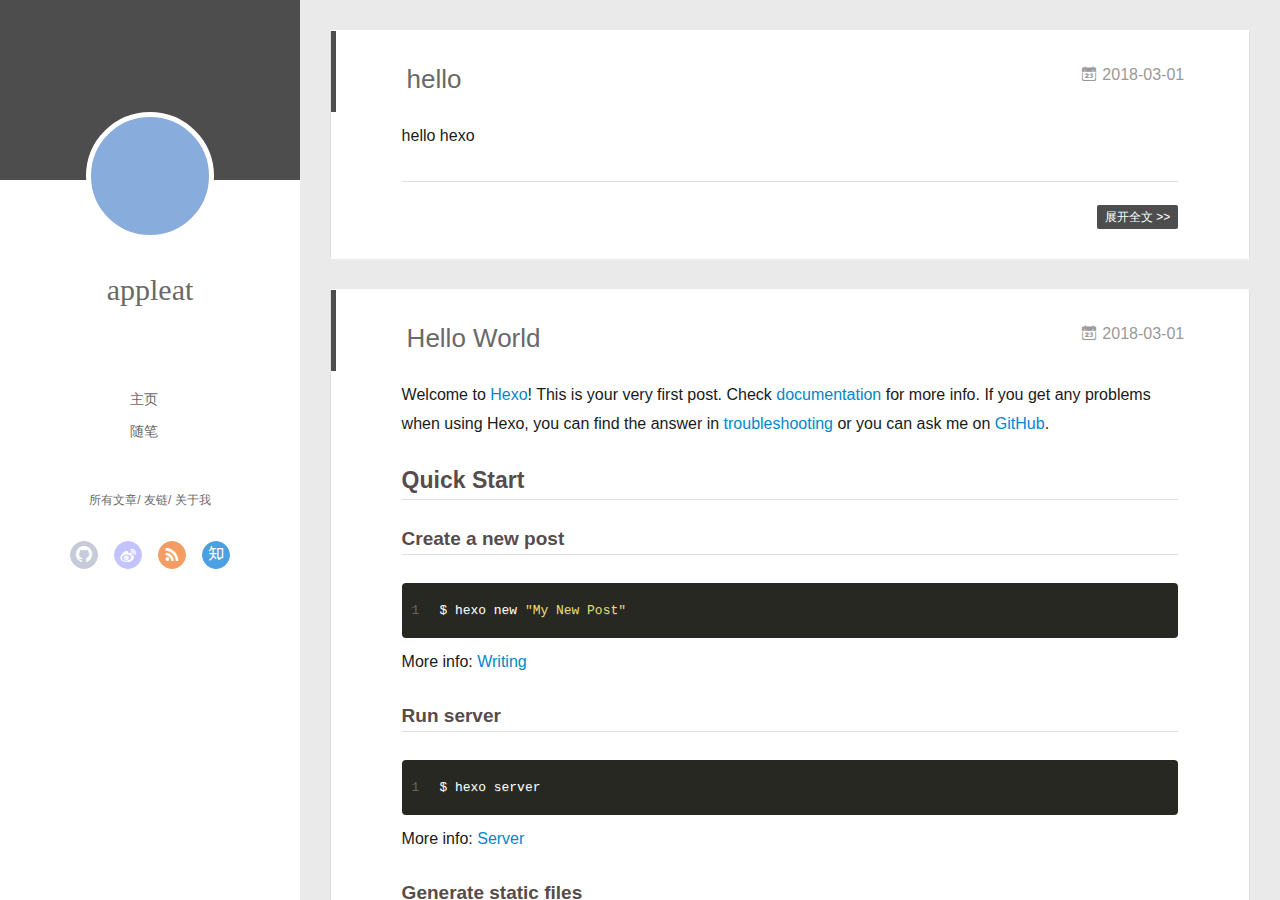
==== commit 7ad9802b: "Site updated: 2018-03-01 17:02:57" ====
--- a/index.html
+++ b/index.html
@@ -1,460 +1,240 @@
 <!DOCTYPE html>
-
-
-
-  
-
-
-<html class="theme-next muse use-motion" lang="">
+<html>
 <head>
-  <meta charset="UTF-8"/>
-<meta http-equiv="X-UA-Compatible" content="IE=edge" />
-<meta name="viewport" content="width=device-width, initial-scale=1, maximum-scale=1"/>
-<meta name="theme-color" content="#222">
-
-
-
-
-
-
-
-
-
-
-
-
-<meta http-equiv="Cache-Control" content="no-transform" />
-<meta http-equiv="Cache-Control" content="no-siteapp" />
-
-
-
-
-
-
-
-
-
-
-
-
-
-
-
-
-
-
-
-
-
-
-<link href="/lib/font-awesome/css/font-awesome.min.css?v=4.6.2" rel="stylesheet" type="text/css" />
-
-<link href="/css/main.css?v=6.0.4" rel="stylesheet" type="text/css" />
-
-
-  <link rel="apple-touch-icon" sizes="180x180" href="/images/apple-touch-icon-next.png?v=6.0.4">
-
-
-  <link rel="icon" type="image/png" sizes="32x32" href="/images/favicon-32x32-next.png?v=6.0.4">
-
-
-  <link rel="icon" type="image/png" sizes="16x16" href="/images/favicon-16x16-next.png?v=6.0.4">
-
-
-  <link rel="mask-icon" href="/images/logo.svg?v=6.0.4" color="#222">
-
-
-
-
-
-
-
-
-
-<script type="text/javascript" id="hexo.configurations">
-  var NexT = window.NexT || {};
-  var CONFIG = {
-    root: '/',
-    scheme: 'Muse',
-    version: '6.0.4',
-    sidebar: {"position":"left","display":"post","offset":12,"b2t":false,"scrollpercent":false,"onmobile":false},
-    fancybox: false,
-    fastclick: false,
-    lazyload: false,
-    tabs: true,
-    motion: {"enable":true,"async":false,"transition":{"post_block":"fadeIn","post_header":"slideDownIn","post_body":"slideDownIn","coll_header":"slideLeftIn","sidebar":"slideUpIn"}},
-    algolia: {
-      applicationID: '',
-      apiKey: '',
-      indexName: '',
-      hits: {"per_page":10},
-      labels: {"input_placeholder":"Search for Posts","hits_empty":"We didn't find any results for the search: ${query}","hits_stats":"${hits} results found in ${time} ms"}
-    }
-  };
-</script>
-
-
-  
-
-
-
-
-  
-  <meta name="keywords" content="Hexo, NexT" />
-
-
-<meta property="og:type" content="website">
-<meta property="og:title" content="时光不再来">
+  <meta charset="utf-8">
+  
+  <meta name="renderer" content="webkit">
+  <meta http-equiv="X-UA-Compatible" content="IE=edge" >
+  <link rel="dns-prefetch" href="https://appleat.github.io">
+  <title>时光隧道</title>
+  <meta name="viewport" content="width=device-width, initial-scale=1, maximum-scale=1">
+  <meta property="og:type" content="website">
+<meta property="og:title" content="时光隧道">
 <meta property="og:url" content="https://appleat.github.io/index.html">
-<meta property="og:site_name" content="时光不再来">
+<meta property="og:site_name" content="时光隧道">
 <meta name="twitter:card" content="summary">
-<meta name="twitter:title" content="时光不再来">
-
-
-
-
-
-
-  <link rel="canonical" href="https://appleat.github.io/"/>
-
-
-
-<script type="text/javascript" id="page.configurations">
-  CONFIG.page = {
-    sidebar: "",
-  };
-</script>
-  <title>时光不再来</title>
-  
-
-
-
-
-
-
-
-
-
-  <noscript>
+<meta name="twitter:title" content="时光隧道">
+  
+    <link rel="alternative" href="/atom.xml" title="时光隧道" type="application/atom+xml">
+  
+  
+    <link rel="icon" href="/favicon.png">
+  
+  <link rel="stylesheet" type="text/css" href="/./main.0cf68a.css">
   <style type="text/css">
-    .use-motion .motion-element,
-    .use-motion .brand,
-    .use-motion .menu-item,
-    .sidebar-inner,
-    .use-motion .post-block,
-    .use-motion .pagination,
-    .use-motion .comments,
-    .use-motion .post-header,
-    .use-motion .post-body,
-    .use-motion .collection-title { opacity: initial; }
-
-    .use-motion .logo,
-    .use-motion .site-title,
-    .use-motion .site-subtitle {
-      opacity: initial;
-      top: initial;
-    }
-
-    .use-motion {
-      .logo-line-before i { left: initial; }
-      .logo-line-after i { right: initial; }
+  
+    #container.show {
+      background: linear-gradient(200deg,#a0cfe4,#e8c37e);
     }
   </style>
-</noscript>
+  
+
+  
 
 </head>
 
-<body itemscope itemtype="http://schema.org/WebPage" lang="">
-
-  
-  
-    
-  
-
-  <div class="container sidebar-position-left 
-  page-home">
-    <div class="headband"></div>
-
-    <header id="header" class="header" itemscope itemtype="http://schema.org/WPHeader">
-      <div class="header-inner"> <div class="site-brand-wrapper">
-  <div class="site-meta ">
-    
-
-    <div class="custom-logo-site-title">
-      <a href="/"  class="brand" rel="start">
-        <span class="logo-line-before"><i></i></span>
-        <span class="site-title">时光不再来</span>
-        <span class="logo-line-after"><i></i></span>
-      </a>
-    </div>
-      
-        <p class="site-subtitle"></p>
-      
+<body>
+  <div id="container" q-class="show:isCtnShow">
+    <canvas id="anm-canvas" class="anm-canvas"></canvas>
+    <div class="left-col" q-class="show:isShow">
+      
+<div class="overlay" style="background: #4d4d4d"></div>
+<div class="intrude-less">
+	<header id="header" class="inner">
+		<a href="/" class="profilepic">
+			<img src="" class="js-avatar">
+		</a>
+		<hgroup>
+		  <h1 class="header-author"><a href="/">appleat</a></h1>
+		</hgroup>
+		
+
+		<nav class="header-menu">
+			<ul>
+			
+				<li><a href="/">主页</a></li>
+	        
+				<li><a href="/tags/随笔/">随笔</a></li>
+	        
+			</ul>
+		</nav>
+		<nav class="header-smart-menu">
+    		
+    			
+    			<a q-on="click: openSlider(e, 'innerArchive')" href="javascript:void(0)">所有文章</a>
+    			
+            
+    			
+    			<a q-on="click: openSlider(e, 'friends')" href="javascript:void(0)">友链</a>
+    			
+            
+    			
+    			<a q-on="click: openSlider(e, 'aboutme')" href="javascript:void(0)">关于我</a>
+    			
+            
+		</nav>
+		<nav class="header-nav">
+			<div class="social">
+				
+					<a class="github" target="_blank" href="#" title="github"><i class="icon-github"></i></a>
+		        
+					<a class="weibo" target="_blank" href="#" title="weibo"><i class="icon-weibo"></i></a>
+		        
+					<a class="rss" target="_blank" href="#" title="rss"><i class="icon-rss"></i></a>
+		        
+					<a class="zhihu" target="_blank" href="#" title="zhihu"><i class="icon-zhihu"></i></a>
+		        
+			</div>
+		</nav>
+	</header>		
+</div>
+
+    </div>
+    <div class="mid-col" q-class="show:isShow,hide:isShow|isFalse">
+      
+<nav id="mobile-nav">
+  	<div class="overlay js-overlay" style="background: #4d4d4d"></div>
+	<div class="btnctn js-mobile-btnctn">
+  		<div class="slider-trigger list" q-on="click: openSlider(e)"><i class="icon icon-sort"></i></div>
+	</div>
+	<div class="intrude-less">
+		<header id="header" class="inner">
+			<div class="profilepic">
+				<img src="" class="js-avatar">
+			</div>
+			<hgroup>
+			  <h1 class="header-author js-header-author">appleat</h1>
+			</hgroup>
+			
+			
+			
+				
+			
+				
+			
+			
+			
+			<nav class="header-nav">
+				<div class="social">
+					
+						<a class="github" target="_blank" href="#" title="github"><i class="icon-github"></i></a>
+			        
+						<a class="weibo" target="_blank" href="#" title="weibo"><i class="icon-weibo"></i></a>
+			        
+						<a class="rss" target="_blank" href="#" title="rss"><i class="icon-rss"></i></a>
+			        
+						<a class="zhihu" target="_blank" href="#" title="zhihu"><i class="icon-zhihu"></i></a>
+			        
+				</div>
+			</nav>
+
+			<nav class="header-menu js-header-menu">
+				<ul style="width: 50%">
+				
+				
+					<li style="width: 50%"><a href="/">主页</a></li>
+		        
+					<li style="width: 50%"><a href="/tags/随笔/">随笔</a></li>
+		        
+				</ul>
+			</nav>
+		</header>				
+	</div>
+	<div class="mobile-mask" style="display:none" q-show="isShow"></div>
+</nav>
+
+      <div id="wrapper" class="body-wrap">
+        <div class="menu-l">
+          <div class="canvas-wrap">
+            <canvas data-colors="#eaeaea" data-sectionHeight="100" data-contentId="js-content" id="myCanvas1" class="anm-canvas"></canvas>
+          </div>
+          <div id="js-content" class="content-ll">
+            
+  
+    <article id="post-hello" class="article article-type-post  article-index" itemscope itemprop="blogPost">
+  <div class="article-inner">
+    
+      <header class="article-header">
+        
+  
+    <h1 itemprop="name">
+      <a class="article-title" href="/2018/03/01/hello/">hello</a>
+    </h1>
+  
+
+        
+        <a href="/2018/03/01/hello/" class="archive-article-date">
+  	<time datetime="2018-03-01T07:41:24.000Z" itemprop="datePublished"><i class="icon-calendar icon"></i>2018-03-01</time>
+</a>
+        
+      </header>
+    
+    <div class="article-entry" itemprop="articleBody">
+      
+        <p>hello hexo</p>
+
+      
+
+      
+    </div>
+    <div class="article-info article-info-index">
+      
+      
+      
+
+      
+        <p class="article-more-link">
+          <a class="article-more-a" href="/2018/03/01/hello/">展开全文 >></a>
+        </p>
+      
+
+      
+      <div class="clearfix"></div>
+    </div>
   </div>
-
-  <div class="site-nav-toggle">
-    <button>
-      <span class="btn-bar"></span>
-      <span class="btn-bar"></span>
-      <span class="btn-bar"></span>
-    </button>
-  </div>
-</div>
-
-<nav class="site-nav">
-  
-
-  
-    <ul id="menu" class="menu">
-      
-        
-        <li class="menu-item menu-item-home">
-          <a href="/" rel="section">
-            <i class="menu-item-icon fa fa-fw fa-home"></i> <br />Home</a>
-        </li>
-      
-        
-        <li class="menu-item menu-item-archives">
-          <a href="/archives/" rel="section">
-            <i class="menu-item-icon fa fa-fw fa-archive"></i> <br />Archives</a>
-        </li>
-      
-
-      
-    </ul>
-  
-
-  
-</nav>
-
-
-  
-
-
-
- </div>
-    </header>
-
-    
-
-
-    <main id="main" class="main">
-      <div class="main-inner">
-        <div class="content-wrap">
-          <div id="content" class="content">
-            
-  <section id="posts" class="posts-expand">
-    
-      
-
-  
-
-  
-  
-  
-
-  
-
-  <article class="post post-type-normal" itemscope itemtype="http://schema.org/Article">
-  
-  
-  
-  <div class="post-block">
-    <link itemprop="mainEntityOfPage" href="https://appleat.github.io/2018/03/01/hello/">
-
-    <span hidden itemprop="author" itemscope itemtype="http://schema.org/Person">
-      <meta itemprop="name" content="appleat">
-      <meta itemprop="description" content="">
-      <meta itemprop="image" content="/images/avatar.gif">
-    </span>
-
-    <span hidden itemprop="publisher" itemscope itemtype="http://schema.org/Organization">
-      <meta itemprop="name" content="时光不再来">
-    </span>
-
-    
-      <header class="post-header">
-
-        
-        
-          <h1 class="post-title" itemprop="name headline">
-                
-                <a class="post-title-link" href="/2018/03/01/hello/" itemprop="url">hello</a></h1>
-        
-
-        <div class="post-meta">
-          <span class="post-time">
-            
-              <span class="post-meta-item-icon">
-                <i class="fa fa-calendar-o"></i>
-              </span>
-              
-                <span class="post-meta-item-text">Posted on</span>
-              
-              <time title="Post created" itemprop="dateCreated datePublished" datetime="2018-03-01T15:41:24+08:00">2018-03-01</time>
-            
-
-            
-            
-
-            
-          </span>
-
-          
-
-          
-            
-          
-
-          
-          
-
-          
-
-          
-
-          
-
-        </div>
+</article>
+
+<aside class="wrap-side-operation">
+    <div class="mod-side-operation">
+        
+        <div class="jump-container" id="js-jump-container" style="display:none;">
+            <a href="javascript:void(0)" class="mod-side-operation__jump-to-top">
+                <i class="icon-font icon-back"></i>
+            </a>
+            <div id="js-jump-plan-container" class="jump-plan-container" style="top: -11px;">
+                <i class="icon-font icon-plane jump-plane"></i>
+            </div>
+        </div>
+        
+        
+    </div>
+</aside>
+
+
+
+
+  
+    <article id="post-hello-world" class="article article-type-post  article-index" itemscope itemprop="blogPost">
+  <div class="article-inner">
+    
+      <header class="article-header">
+        
+  
+    <h1 itemprop="name">
+      <a class="article-title" href="/2018/03/01/hello-world/">Hello World</a>
+    </h1>
+  
+
+        
+        <a href="/2018/03/01/hello-world/" class="archive-article-date">
+  	<time datetime="2018-03-01T07:00:31.511Z" itemprop="datePublished"><i class="icon-calendar icon"></i>2018-03-01</time>
+</a>
+        
       </header>
     
-
-    
-    
-    
-    <div class="post-body" itemprop="articleBody">
-
-      
-      
-
-      
-        
-          
-            <p>hello hexo</p>
-
-          
-        
-      
-    </div>
-
-    
-
-    
-    
-    
-
-    
-
-    
-
-    
-
-    <footer class="post-footer">
-      
-
-      
-
-      
-
-      
-      
-        <div class="post-eof"></div>
-      
-    </footer>
-  </div>
-  
-  
-  
-  </article>
-
-
-    
-      
-
-  
-
-  
-  
-  
-
-  
-
-  <article class="post post-type-normal" itemscope itemtype="http://schema.org/Article">
-  
-  
-  
-  <div class="post-block">
-    <link itemprop="mainEntityOfPage" href="https://appleat.github.io/2018/03/01/hello-world/">
-
-    <span hidden itemprop="author" itemscope itemtype="http://schema.org/Person">
-      <meta itemprop="name" content="appleat">
-      <meta itemprop="description" content="">
-      <meta itemprop="image" content="/images/avatar.gif">
-    </span>
-
-    <span hidden itemprop="publisher" itemscope itemtype="http://schema.org/Organization">
-      <meta itemprop="name" content="时光不再来">
-    </span>
-
-    
-      <header class="post-header">
-
-        
-        
-          <h1 class="post-title" itemprop="name headline">
-                
-                <a class="post-title-link" href="/2018/03/01/hello-world/" itemprop="url">Hello World</a></h1>
-        
-
-        <div class="post-meta">
-          <span class="post-time">
-            
-              <span class="post-meta-item-icon">
-                <i class="fa fa-calendar-o"></i>
-              </span>
-              
-                <span class="post-meta-item-text">Posted on</span>
-              
-              <time title="Post created" itemprop="dateCreated datePublished" datetime="2018-03-01T15:00:31+08:00">2018-03-01</time>
-            
-
-            
-            
-
-            
-          </span>
-
-          
-
-          
-            
-          
-
-          
-          
-
-          
-
-          
-
-          
-
-        </div>
-      </header>
-    
-
-    
-    
-    
-    <div class="post-body" itemprop="articleBody">
-
-      
-      
-
-      
-        
-          
-            <p>Welcome to <a href="https://hexo.io/" target="_blank" rel="noopener">Hexo</a>! This is your very first post. Check <a href="https://hexo.io/docs/" target="_blank" rel="noopener">documentation</a> for more info. If you get any problems when using Hexo, you can find the answer in <a href="https://hexo.io/docs/troubleshooting.html" target="_blank" rel="noopener">troubleshooting</a> or you can ask me on <a href="https://github.com/hexojs/hexo/issues" target="_blank" rel="noopener">GitHub</a>.</p>
+    <div class="article-entry" itemprop="articleBody">
+      
+        <p>Welcome to <a href="https://hexo.io/" target="_blank" rel="noopener">Hexo</a>! This is your very first post. Check <a href="https://hexo.io/docs/" target="_blank" rel="noopener">documentation</a> for more info. If you get any problems when using Hexo, you can find the answer in <a href="https://hexo.io/docs/troubleshooting.html" target="_blank" rel="noopener">troubleshooting</a> or you can ask me on <a href="https://github.com/hexojs/hexo/issues" target="_blank" rel="noopener">GitHub</a>.</p>
 <h2 id="Quick-Start"><a href="#Quick-Start" class="headerlink" title="Quick Start"></a>Quick Start</h2><h3 id="Create-a-new-post"><a href="#Create-a-new-post" class="headerlink" title="Create a new post"></a>Create a new post</h3><figure class="highlight bash"><table><tr><td class="gutter"><pre><span class="line">1</span><br></pre></td><td class="code"><pre><span class="line">$ hexo new <span class="string">"My New Post"</span></span><br></pre></td></tr></table></figure>
 <p>More info: <a href="https://hexo.io/docs/writing.html" target="_blank" rel="noopener">Writing</a></p>
 <h3 id="Run-server"><a href="#Run-server" class="headerlink" title="Run server"></a>Run server</h3><figure class="highlight bash"><table><tr><td class="gutter"><pre><span class="line">1</span><br></pre></td><td class="code"><pre><span class="line">$ hexo server</span><br></pre></td></tr></table></figure>
@@ -464,302 +244,293 @@
 <h3 id="Deploy-to-remote-sites"><a href="#Deploy-to-remote-sites" class="headerlink" title="Deploy to remote sites"></a>Deploy to remote sites</h3><figure class="highlight bash"><table><tr><td class="gutter"><pre><span class="line">1</span><br></pre></td><td class="code"><pre><span class="line">$ hexo deploy</span><br></pre></td></tr></table></figure>
 <p>More info: <a href="https://hexo.io/docs/deployment.html" target="_blank" rel="noopener">Deployment</a></p>
 
-          
-        
-      
-    </div>
-
-    
-
-    
-    
-    
-
-    
-
-    
-
-    
-
-    <footer class="post-footer">
-      
-
-      
-
-      
-
-      
-      
-        <div class="post-eof"></div>
-      
-    </footer>
+      
+
+      
+    </div>
+    <div class="article-info article-info-index">
+      
+      
+      
+
+      
+        <p class="article-more-link">
+          <a class="article-more-a" href="/2018/03/01/hello-world/">展开全文 >></a>
+        </p>
+      
+
+      
+      <div class="clearfix"></div>
+    </div>
   </div>
-  
-  
-  
-  </article>
-
-
-    
-  </section>
-
+</article>
+
+<aside class="wrap-side-operation">
+    <div class="mod-side-operation">
+        
+        <div class="jump-container" id="js-jump-container" style="display:none;">
+            <a href="javascript:void(0)" class="mod-side-operation__jump-to-top">
+                <i class="icon-font icon-back"></i>
+            </a>
+            <div id="js-jump-plan-container" class="jump-plan-container" style="top: -11px;">
+                <i class="icon-font icon-plane jump-plane"></i>
+            </div>
+        </div>
+        
+        
+    </div>
+</aside>
+
+
+
+
+  
   
 
 
           </div>
-          
-
-        </div>
-        
-          
-  
-  <div class="sidebar-toggle">
-    <div class="sidebar-toggle-line-wrap">
-      <span class="sidebar-toggle-line sidebar-toggle-line-first"></span>
-      <span class="sidebar-toggle-line sidebar-toggle-line-middle"></span>
-      <span class="sidebar-toggle-line sidebar-toggle-line-last"></span>
+        </div>
+      </div>
+      <footer id="footer">
+  <div class="outer">
+    <div id="footer-info">
+    	<div class="footer-left">
+    		&copy; 2018 appleat
+    	</div>
+      	<div class="footer-right">
+      		<a href="http://hexo.io/" target="_blank">Hexo</a>  Theme <a href="https://github.com/litten/hexo-theme-yilia" target="_blank">Yilia</a> by Litten
+      	</div>
     </div>
   </div>
-
-  <aside id="sidebar" class="sidebar">
-    
-    <div class="sidebar-inner">
-
-      
-
-      
-
-      <section class="site-overview-wrap sidebar-panel sidebar-panel-active">
-        <div class="site-overview">
-          <div class="site-author motion-element" itemprop="author" itemscope itemtype="http://schema.org/Person">
+</footer>
+    </div>
+    <script>
+	var yiliaConfig = {
+		mathjax: false,
+		isHome: true,
+		isPost: false,
+		isArchive: false,
+		isTag: false,
+		isCategory: false,
+		open_in_new: false,
+		toc_hide_index: true,
+		root: "/",
+		innerArchive: true,
+		showTags: false
+	}
+</script>
+
+<script>!function(t){function n(e){if(r[e])return r[e].exports;var i=r[e]={exports:{},id:e,loaded:!1};return t[e].call(i.exports,i,i.exports,n),i.loaded=!0,i.exports}var r={};n.m=t,n.c=r,n.p="./",n(0)}([function(t,n,r){r(195),t.exports=r(191)},function(t,n,r){var e=r(3),i=r(52),o=r(27),u=r(28),c=r(53),f="prototype",a=function(t,n,r){var s,l,h,v,p=t&a.F,d=t&a.G,y=t&a.S,g=t&a.P,b=t&a.B,m=d?e:y?e[n]||(e[n]={}):(e[n]||{})[f],x=d?i:i[n]||(i[n]={}),w=x[f]||(x[f]={});d&&(r=n);for(s in r)l=!p&&m&&void 0!==m[s],h=(l?m:r)[s],v=b&&l?c(h,e):g&&"function"==typeof h?c(Function.call,h):h,m&&u(m,s,h,t&a.U),x[s]!=h&&o(x,s,v),g&&w[s]!=h&&(w[s]=h)};e.core=i,a.F=1,a.G=2,a.S=4,a.P=8,a.B=16,a.W=32,a.U=64,a.R=128,t.exports=a},function(t,n,r){var e=r(6);t.exports=function(t){if(!e(t))throw TypeError(t+" is not an object!");return t}},function(t,n){var r=t.exports="undefined"!=typeof window&&window.Math==Math?window:"undefined"!=typeof self&&self.Math==Math?self:Function("return this")();"number"==typeof __g&&(__g=r)},function(t,n){t.exports=function(t){try{return!!t()}catch(t){return!0}}},function(t,n){var r=t.exports="undefined"!=typeof window&&window.Math==Math?window:"undefined"!=typeof self&&self.Math==Math?self:Function("return this")();"number"==typeof __g&&(__g=r)},function(t,n){t.exports=function(t){return"object"==typeof t?null!==t:"function"==typeof t}},function(t,n,r){var e=r(126)("wks"),i=r(76),o=r(3).Symbol,u="function"==typeof o;(t.exports=function(t){return e[t]||(e[t]=u&&o[t]||(u?o:i)("Symbol."+t))}).store=e},function(t,n){var r={}.hasOwnProperty;t.exports=function(t,n){return r.call(t,n)}},function(t,n,r){var e=r(94),i=r(33);t.exports=function(t){return e(i(t))}},function(t,n,r){t.exports=!r(4)(function(){return 7!=Object.defineProperty({},"a",{get:function(){return 7}}).a})},function(t,n,r){var e=r(2),i=r(167),o=r(50),u=Object.defineProperty;n.f=r(10)?Object.defineProperty:function(t,n,r){if(e(t),n=o(n,!0),e(r),i)try{return u(t,n,r)}catch(t){}if("get"in r||"set"in r)throw TypeError("Accessors not supported!");return"value"in r&&(t[n]=r.value),t}},function(t,n,r){t.exports=!r(18)(function(){return 7!=Object.defineProperty({},"a",{get:function(){return 7}}).a})},function(t,n,r){var e=r(14),i=r(22);t.exports=r(12)?function(t,n,r){return e.f(t,n,i(1,r))}:function(t,n,r){return t[n]=r,t}},function(t,n,r){var e=r(20),i=r(58),o=r(42),u=Object.defineProperty;n.f=r(12)?Object.defineProperty:function(t,n,r){if(e(t),n=o(n,!0),e(r),i)try{return u(t,n,r)}catch(t){}if("get"in r||"set"in r)throw TypeError("Accessors not supported!");return"value"in r&&(t[n]=r.value),t}},function(t,n,r){var e=r(40)("wks"),i=r(23),o=r(5).Symbol,u="function"==typeof o;(t.exports=function(t){return e[t]||(e[t]=u&&o[t]||(u?o:i)("Symbol."+t))}).store=e},function(t,n,r){var e=r(67),i=Math.min;t.exports=function(t){return t>0?i(e(t),9007199254740991):0}},function(t,n,r){var e=r(46);t.exports=function(t){return Object(e(t))}},function(t,n){t.exports=function(t){try{return!!t()}catch(t){return!0}}},function(t,n,r){var e=r(63),i=r(34);t.exports=Object.keys||function(t){return e(t,i)}},function(t,n,r){var e=r(21);t.exports=function(t){if(!e(t))throw TypeError(t+" is not an object!");return t}},function(t,n){t.exports=function(t){return"object"==typeof t?null!==t:"function"==typeof t}},function(t,n){t.exports=function(t,n){return{enumerable:!(1&t),configurable:!(2&t),writable:!(4&t),value:n}}},function(t,n){var r=0,e=Math.random();t.exports=function(t){return"Symbol(".concat(void 0===t?"":t,")_",(++r+e).toString(36))}},function(t,n){var r={}.hasOwnProperty;t.exports=function(t,n){return r.call(t,n)}},function(t,n){var r=t.exports={version:"2.4.0"};"number"==typeof __e&&(__e=r)},function(t,n){t.exports=function(t){if("function"!=typeof t)throw TypeError(t+" is not a function!");return t}},function(t,n,r){var e=r(11),i=r(66);t.exports=r(10)?function(t,n,r){return e.f(t,n,i(1,r))}:function(t,n,r){return t[n]=r,t}},function(t,n,r){var e=r(3),i=r(27),o=r(24),u=r(76)("src"),c="toString",f=Function[c],a=(""+f).split(c);r(52).inspectSource=function(t){return f.call(t)},(t.exports=function(t,n,r,c){var f="function"==typeof r;f&&(o(r,"name")||i(r,"name",n)),t[n]!==r&&(f&&(o(r,u)||i(r,u,t[n]?""+t[n]:a.join(String(n)))),t===e?t[n]=r:c?t[n]?t[n]=r:i(t,n,r):(delete t[n],i(t,n,r)))})(Function.prototype,c,function(){return"function"==typeof this&&this[u]||f.call(this)})},function(t,n,r){var e=r(1),i=r(4),o=r(46),u=function(t,n,r,e){var i=String(o(t)),u="<"+n;return""!==r&&(u+=" "+r+'="'+String(e).replace(/"/g,"&quot;")+'"'),u+">"+i+"</"+n+">"};t.exports=function(t,n){var r={};r[t]=n(u),e(e.P+e.F*i(function(){var n=""[t]('"');return n!==n.toLowerCase()||n.split('"').length>3}),"String",r)}},function(t,n,r){var e=r(115),i=r(46);t.exports=function(t){return e(i(t))}},function(t,n,r){var e=r(116),i=r(66),o=r(30),u=r(50),c=r(24),f=r(167),a=Object.getOwnPropertyDescriptor;n.f=r(10)?a:function(t,n){if(t=o(t),n=u(n,!0),f)try{return a(t,n)}catch(t){}if(c(t,n))return i(!e.f.call(t,n),t[n])}},function(t,n,r){var e=r(24),i=r(17),o=r(145)("IE_PROTO"),u=Object.prototype;t.exports=Object.getPrototypeOf||function(t){return t=i(t),e(t,o)?t[o]:"function"==typeof t.constructor&&t instanceof t.constructor?t.constructor.prototype:t instanceof Object?u:null}},function(t,n){t.exports=function(t){if(void 0==t)throw TypeError("Can't call method on  "+t);return t}},function(t,n){t.exports="constructor,hasOwnProperty,isPrototypeOf,propertyIsEnumerable,toLocaleString,toString,valueOf".split(",")},function(t,n){t.exports={}},function(t,n){t.exports=!0},function(t,n){n.f={}.propertyIsEnumerable},function(t,n,r){var e=r(14).f,i=r(8),o=r(15)("toStringTag");t.exports=function(t,n,r){t&&!i(t=r?t:t.prototype,o)&&e(t,o,{configurable:!0,value:n})}},function(t,n,r){var e=r(40)("keys"),i=r(23);t.exports=function(t){return e[t]||(e[t]=i(t))}},function(t,n,r){var e=r(5),i="__core-js_shared__",o=e[i]||(e[i]={});t.exports=function(t){return o[t]||(o[t]={})}},function(t,n){var r=Math.ceil,e=Math.floor;t.exports=function(t){return isNaN(t=+t)?0:(t>0?e:r)(t)}},function(t,n,r){var e=r(21);t.exports=function(t,n){if(!e(t))return t;var r,i;if(n&&"function"==typeof(r=t.toString)&&!e(i=r.call(t)))return i;if("function"==typeof(r=t.valueOf)&&!e(i=r.call(t)))return i;if(!n&&"function"==typeof(r=t.toString)&&!e(i=r.call(t)))return i;throw TypeError("Can't convert object to primitive value")}},function(t,n,r){var e=r(5),i=r(25),o=r(36),u=r(44),c=r(14).f;t.exports=function(t){var n=i.Symbol||(i.Symbol=o?{}:e.Symbol||{});"_"==t.charAt(0)||t in n||c(n,t,{value:u.f(t)})}},function(t,n,r){n.f=r(15)},function(t,n){var r={}.toString;t.exports=function(t){return r.call(t).slice(8,-1)}},function(t,n){t.exports=function(t){if(void 0==t)throw TypeError("Can't call method on  "+t);return t}},function(t,n,r){var e=r(4);t.exports=function(t,n){return!!t&&e(function(){n?t.call(null,function(){},1):t.call(null)})}},function(t,n,r){var e=r(53),i=r(115),o=r(17),u=r(16),c=r(203);t.exports=function(t,n){var r=1==t,f=2==t,a=3==t,s=4==t,l=6==t,h=5==t||l,v=n||c;return function(n,c,p){for(var d,y,g=o(n),b=i(g),m=e(c,p,3),x=u(b.length),w=0,S=r?v(n,x):f?v(n,0):void 0;x>w;w++)if((h||w in b)&&(d=b[w],y=m(d,w,g),t))if(r)S[w]=y;else if(y)switch(t){case 3:return!0;case 5:return d;case 6:return w;case 2:S.push(d)}else if(s)return!1;return l?-1:a||s?s:S}}},function(t,n,r){var e=r(1),i=r(52),o=r(4);t.exports=function(t,n){var r=(i.Object||{})[t]||Object[t],u={};u[t]=n(r),e(e.S+e.F*o(function(){r(1)}),"Object",u)}},function(t,n,r){var e=r(6);t.exports=function(t,n){if(!e(t))return t;var r,i;if(n&&"function"==typeof(r=t.toString)&&!e(i=r.call(t)))return i;if("function"==typeof(r=t.valueOf)&&!e(i=r.call(t)))return i;if(!n&&"function"==typeof(r=t.toString)&&!e(i=r.call(t)))return i;throw TypeError("Can't convert object to primitive value")}},function(t,n,r){var e=r(5),i=r(25),o=r(91),u=r(13),c="prototype",f=function(t,n,r){var a,s,l,h=t&f.F,v=t&f.G,p=t&f.S,d=t&f.P,y=t&f.B,g=t&f.W,b=v?i:i[n]||(i[n]={}),m=b[c],x=v?e:p?e[n]:(e[n]||{})[c];v&&(r=n);for(a in r)(s=!h&&x&&void 0!==x[a])&&a in b||(l=s?x[a]:r[a],b[a]=v&&"function"!=typeof x[a]?r[a]:y&&s?o(l,e):g&&x[a]==l?function(t){var n=function(n,r,e){if(this instanceof t){switch(arguments.length){case 0:return new t;case 1:return new t(n);case 2:return new t(n,r)}return new t(n,r,e)}return t.apply(this,arguments)};return n[c]=t[c],n}(l):d&&"function"==typeof l?o(Function.call,l):l,d&&((b.virtual||(b.virtual={}))[a]=l,t&f.R&&m&&!m[a]&&u(m,a,l)))};f.F=1,f.G=2,f.S=4,f.P=8,f.B=16,f.W=32,f.U=64,f.R=128,t.exports=f},function(t,n){var r=t.exports={version:"2.4.0"};"number"==typeof __e&&(__e=r)},function(t,n,r){var e=r(26);t.exports=function(t,n,r){if(e(t),void 0===n)return t;switch(r){case 1:return function(r){return t.call(n,r)};case 2:return function(r,e){return t.call(n,r,e)};case 3:return function(r,e,i){return t.call(n,r,e,i)}}return function(){return t.apply(n,arguments)}}},function(t,n,r){var e=r(183),i=r(1),o=r(126)("metadata"),u=o.store||(o.store=new(r(186))),c=function(t,n,r){var i=u.get(t);if(!i){if(!r)return;u.set(t,i=new e)}var o=i.get(n);if(!o){if(!r)return;i.set(n,o=new e)}return o},f=function(t,n,r){var e=c(n,r,!1);return void 0!==e&&e.has(t)},a=function(t,n,r){var e=c(n,r,!1);return void 0===e?void 0:e.get(t)},s=function(t,n,r,e){c(r,e,!0).set(t,n)},l=function(t,n){var r=c(t,n,!1),e=[];return r&&r.forEach(function(t,n){e.push(n)}),e},h=function(t){return void 0===t||"symbol"==typeof t?t:String(t)},v=function(t){i(i.S,"Reflect",t)};t.exports={store:u,map:c,has:f,get:a,set:s,keys:l,key:h,exp:v}},function(t,n,r){"use strict";if(r(10)){var e=r(69),i=r(3),o=r(4),u=r(1),c=r(127),f=r(152),a=r(53),s=r(68),l=r(66),h=r(27),v=r(73),p=r(67),d=r(16),y=r(75),g=r(50),b=r(24),m=r(180),x=r(114),w=r(6),S=r(17),_=r(137),O=r(70),E=r(32),P=r(71).f,j=r(154),F=r(76),M=r(7),A=r(48),N=r(117),T=r(146),I=r(155),k=r(80),L=r(123),R=r(74),C=r(130),D=r(160),U=r(11),W=r(31),G=U.f,B=W.f,V=i.RangeError,z=i.TypeError,q=i.Uint8Array,K="ArrayBuffer",J="Shared"+K,Y="BYTES_PER_ELEMENT",H="prototype",$=Array[H],X=f.ArrayBuffer,Q=f.DataView,Z=A(0),tt=A(2),nt=A(3),rt=A(4),et=A(5),it=A(6),ot=N(!0),ut=N(!1),ct=I.values,ft=I.keys,at=I.entries,st=$.lastIndexOf,lt=$.reduce,ht=$.reduceRight,vt=$.join,pt=$.sort,dt=$.slice,yt=$.toString,gt=$.toLocaleString,bt=M("iterator"),mt=M("toStringTag"),xt=F("typed_constructor"),wt=F("def_constructor"),St=c.CONSTR,_t=c.TYPED,Ot=c.VIEW,Et="Wrong length!",Pt=A(1,function(t,n){return Tt(T(t,t[wt]),n)}),jt=o(function(){return 1===new q(new Uint16Array([1]).buffer)[0]}),Ft=!!q&&!!q[H].set&&o(function(){new q(1).set({})}),Mt=function(t,n){if(void 0===t)throw z(Et);var r=+t,e=d(t);if(n&&!m(r,e))throw V(Et);return e},At=function(t,n){var r=p(t);if(r<0||r%n)throw V("Wrong offset!");return r},Nt=function(t){if(w(t)&&_t in t)return t;throw z(t+" is not a typed array!")},Tt=function(t,n){if(!(w(t)&&xt in t))throw z("It is not a typed array constructor!");return new t(n)},It=function(t,n){return kt(T(t,t[wt]),n)},kt=function(t,n){for(var r=0,e=n.length,i=Tt(t,e);e>r;)i[r]=n[r++];return i},Lt=function(t,n,r){G(t,n,{get:function(){return this._d[r]}})},Rt=function(t){var n,r,e,i,o,u,c=S(t),f=arguments.length,s=f>1?arguments[1]:void 0,l=void 0!==s,h=j(c);if(void 0!=h&&!_(h)){for(u=h.call(c),e=[],n=0;!(o=u.next()).done;n++)e.push(o.value);c=e}for(l&&f>2&&(s=a(s,arguments[2],2)),n=0,r=d(c.length),i=Tt(this,r);r>n;n++)i[n]=l?s(c[n],n):c[n];return i},Ct=function(){for(var t=0,n=arguments.length,r=Tt(this,n);n>t;)r[t]=arguments[t++];return r},Dt=!!q&&o(function(){gt.call(new q(1))}),Ut=function(){return gt.apply(Dt?dt.call(Nt(this)):Nt(this),arguments)},Wt={copyWithin:function(t,n){return D.call(Nt(this),t,n,arguments.length>2?arguments[2]:void 0)},every:function(t){return rt(Nt(this),t,arguments.length>1?arguments[1]:void 0)},fill:function(t){return C.apply(Nt(this),arguments)},filter:function(t){return It(this,tt(Nt(this),t,arguments.length>1?arguments[1]:void 0))},find:function(t){return et(Nt(this),t,arguments.length>1?arguments[1]:void 0)},findIndex:function(t){return it(Nt(this),t,arguments.length>1?arguments[1]:void 0)},forEach:function(t){Z(Nt(this),t,arguments.length>1?arguments[1]:void 0)},indexOf:function(t){return ut(Nt(this),t,arguments.length>1?arguments[1]:void 0)},includes:function(t){return ot(Nt(this),t,arguments.length>1?arguments[1]:void 0)},join:function(t){return vt.apply(Nt(this),arguments)},lastIndexOf:function(t){return st.apply(Nt(this),arguments)},map:function(t){return Pt(Nt(this),t,arguments.length>1?arguments[1]:void 0)},reduce:function(t){return lt.apply(Nt(this),arguments)},reduceRight:function(t){return ht.apply(Nt(this),arguments)},reverse:function(){for(var t,n=this,r=Nt(n).length,e=Math.floor(r/2),i=0;i<e;)t=n[i],n[i++]=n[--r],n[r]=t;return n},some:function(t){return nt(Nt(this),t,arguments.length>1?arguments[1]:void 0)},sort:function(t){return pt.call(Nt(this),t)},subarray:function(t,n){var r=Nt(this),e=r.length,i=y(t,e);return new(T(r,r[wt]))(r.buffer,r.byteOffset+i*r.BYTES_PER_ELEMENT,d((void 0===n?e:y(n,e))-i))}},Gt=function(t,n){return It(this,dt.call(Nt(this),t,n))},Bt=function(t){Nt(this);var n=At(arguments[1],1),r=this.length,e=S(t),i=d(e.length),o=0;if(i+n>r)throw V(Et);for(;o<i;)this[n+o]=e[o++]},Vt={entries:function(){return at.call(Nt(this))},keys:function(){return ft.call(Nt(this))},values:function(){return ct.call(Nt(this))}},zt=function(t,n){return w(t)&&t[_t]&&"symbol"!=typeof n&&n in t&&String(+n)==String(n)},qt=function(t,n){return zt(t,n=g(n,!0))?l(2,t[n]):B(t,n)},Kt=function(t,n,r){return!(zt(t,n=g(n,!0))&&w(r)&&b(r,"value"))||b(r,"get")||b(r,"set")||r.configurable||b(r,"writable")&&!r.writable||b(r,"enumerable")&&!r.enumerable?G(t,n,r):(t[n]=r.value,t)};St||(W.f=qt,U.f=Kt),u(u.S+u.F*!St,"Object",{getOwnPropertyDescriptor:qt,defineProperty:Kt}),o(function(){yt.call({})})&&(yt=gt=function(){return vt.call(this)});var Jt=v({},Wt);v(Jt,Vt),h(Jt,bt,Vt.values),v(Jt,{slice:Gt,set:Bt,constructor:function(){},toString:yt,toLocaleString:Ut}),Lt(Jt,"buffer","b"),Lt(Jt,"byteOffset","o"),Lt(Jt,"byteLength","l"),Lt(Jt,"length","e"),G(Jt,mt,{get:function(){return this[_t]}}),t.exports=function(t,n,r,f){f=!!f;var a=t+(f?"Clamped":"")+"Array",l="Uint8Array"!=a,v="get"+t,p="set"+t,y=i[a],g=y||{},b=y&&E(y),m=!y||!c.ABV,S={},_=y&&y[H],j=function(t,r){var e=t._d;return e.v[v](r*n+e.o,jt)},F=function(t,r,e){var i=t._d;f&&(e=(e=Math.round(e))<0?0:e>255?255:255&e),i.v[p](r*n+i.o,e,jt)},M=function(t,n){G(t,n,{get:function(){return j(this,n)},set:function(t){return F(this,n,t)},enumerable:!0})};m?(y=r(function(t,r,e,i){s(t,y,a,"_d");var o,u,c,f,l=0,v=0;if(w(r)){if(!(r instanceof X||(f=x(r))==K||f==J))return _t in r?kt(y,r):Rt.call(y,r);o=r,v=At(e,n);var p=r.byteLength;if(void 0===i){if(p%n)throw V(Et);if((u=p-v)<0)throw V(Et)}else if((u=d(i)*n)+v>p)throw V(Et);c=u/n}else c=Mt(r,!0),u=c*n,o=new X(u);for(h(t,"_d",{b:o,o:v,l:u,e:c,v:new Q(o)});l<c;)M(t,l++)}),_=y[H]=O(Jt),h(_,"constructor",y)):L(function(t){new y(null),new y(t)},!0)||(y=r(function(t,r,e,i){s(t,y,a);var o;return w(r)?r instanceof X||(o=x(r))==K||o==J?void 0!==i?new g(r,At(e,n),i):void 0!==e?new g(r,At(e,n)):new g(r):_t in r?kt(y,r):Rt.call(y,r):new g(Mt(r,l))}),Z(b!==Function.prototype?P(g).concat(P(b)):P(g),function(t){t in y||h(y,t,g[t])}),y[H]=_,e||(_.constructor=y));var A=_[bt],N=!!A&&("values"==A.name||void 0==A.name),T=Vt.values;h(y,xt,!0),h(_,_t,a),h(_,Ot,!0),h(_,wt,y),(f?new y(1)[mt]==a:mt in _)||G(_,mt,{get:function(){return a}}),S[a]=y,u(u.G+u.W+u.F*(y!=g),S),u(u.S,a,{BYTES_PER_ELEMENT:n,from:Rt,of:Ct}),Y in _||h(_,Y,n),u(u.P,a,Wt),R(a),u(u.P+u.F*Ft,a,{set:Bt}),u(u.P+u.F*!N,a,Vt),u(u.P+u.F*(_.toString!=yt),a,{toString:yt}),u(u.P+u.F*o(function(){new y(1).slice()}),a,{slice:Gt}),u(u.P+u.F*(o(function(){return[1,2].toLocaleString()!=new y([1,2]).toLocaleString()})||!o(function(){_.toLocaleString.call([1,2])})),a,{toLocaleString:Ut}),k[a]=N?A:T,e||N||h(_,bt,T)}}else t.exports=function(){}},function(t,n){var r={}.toString;t.exports=function(t){return r.call(t).slice(8,-1)}},function(t,n,r){var e=r(21),i=r(5).document,o=e(i)&&e(i.createElement);t.exports=function(t){return o?i.createElement(t):{}}},function(t,n,r){t.exports=!r(12)&&!r(18)(function(){return 7!=Object.defineProperty(r(57)("div"),"a",{get:function(){return 7}}).a})},function(t,n,r){"use strict";var e=r(36),i=r(51),o=r(64),u=r(13),c=r(8),f=r(35),a=r(96),s=r(38),l=r(103),h=r(15)("iterator"),v=!([].keys&&"next"in[].keys()),p="keys",d="values",y=function(){return this};t.exports=function(t,n,r,g,b,m,x){a(r,n,g);var w,S,_,O=function(t){if(!v&&t in F)return F[t];switch(t){case p:case d:return function(){return new r(this,t)}}return function(){return new r(this,t)}},E=n+" Iterator",P=b==d,j=!1,F=t.prototype,M=F[h]||F["@@iterator"]||b&&F[b],A=M||O(b),N=b?P?O("entries"):A:void 0,T="Array"==n?F.entries||M:M;if(T&&(_=l(T.call(new t)))!==Object.prototype&&(s(_,E,!0),e||c(_,h)||u(_,h,y)),P&&M&&M.name!==d&&(j=!0,A=function(){return M.call(this)}),e&&!x||!v&&!j&&F[h]||u(F,h,A),f[n]=A,f[E]=y,b)if(w={values:P?A:O(d),keys:m?A:O(p),entries:N},x)for(S in w)S in F||o(F,S,w[S]);else i(i.P+i.F*(v||j),n,w);return w}},function(t,n,r){var e=r(20),i=r(100),o=r(34),u=r(39)("IE_PROTO"),c=function(){},f="prototype",a=function(){var t,n=r(57)("iframe"),e=o.length;for(n.style.display="none",r(93).appendChild(n),n.src="javascript:",t=n.contentWindow.document,t.open(),t.write("<script>document.F=Object<\/script>"),t.close(),a=t.F;e--;)delete a[f][o[e]];return a()};t.exports=Object.create||function(t,n){var r;return null!==t?(c[f]=e(t),r=new c,c[f]=null,r[u]=t):r=a(),void 0===n?r:i(r,n)}},function(t,n,r){var e=r(63),i=r(34).concat("length","prototype");n.f=Object.getOwnPropertyNames||function(t){return e(t,i)}},function(t,n){n.f=Object.getOwnPropertySymbols},function(t,n,r){var e=r(8),i=r(9),o=r(90)(!1),u=r(39)("IE_PROTO");t.exports=function(t,n){var r,c=i(t),f=0,a=[];for(r in c)r!=u&&e(c,r)&&a.push(r);for(;n.length>f;)e(c,r=n[f++])&&(~o(a,r)||a.push(r));return a}},function(t,n,r){t.exports=r(13)},function(t,n,r){var e=r(76)("meta"),i=r(6),o=r(24),u=r(11).f,c=0,f=Object.isExtensible||function(){return!0},a=!r(4)(function(){return f(Object.preventExtensions({}))}),s=function(t){u(t,e,{value:{i:"O"+ ++c,w:{}}})},l=function(t,n){if(!i(t))return"symbol"==typeof t?t:("string"==typeof t?"S":"P")+t;if(!o(t,e)){if(!f(t))return"F";if(!n)return"E";s(t)}return t[e].i},h=function(t,n){if(!o(t,e)){if(!f(t))return!0;if(!n)return!1;s(t)}return t[e].w},v=function(t){return a&&p.NEED&&f(t)&&!o(t,e)&&s(t),t},p=t.exports={KEY:e,NEED:!1,fastKey:l,getWeak:h,onFreeze:v}},function(t,n){t.exports=function(t,n){return{enumerable:!(1&t),configurable:!(2&t),writable:!(4&t),value:n}}},function(t,n){var r=Math.ceil,e=Math.floor;t.exports=function(t){return isNaN(t=+t)?0:(t>0?e:r)(t)}},function(t,n){t.exports=function(t,n,r,e){if(!(t instanceof n)||void 0!==e&&e in t)throw TypeError(r+": incorrect invocation!");return t}},function(t,n){t.exports=!1},function(t,n,r){var e=r(2),i=r(173),o=r(133),u=r(145)("IE_PROTO"),c=function(){},f="prototype",a=function(){var t,n=r(132)("iframe"),e=o.length;for(n.style.display="none",r(135).appendChild(n),n.src="javascript:",t=n.contentWindow.document,t.open(),t.write("<script>document.F=Object<\/script>"),t.close(),a=t.F;e--;)delete a[f][o[e]];return a()};t.exports=Object.create||function(t,n){var r;return null!==t?(c[f]=e(t),r=new c,c[f]=null,r[u]=t):r=a(),void 0===n?r:i(r,n)}},function(t,n,r){var e=r(175),i=r(133).concat("length","prototype");n.f=Object.getOwnPropertyNames||function(t){return e(t,i)}},function(t,n,r){var e=r(175),i=r(133);t.exports=Object.keys||function(t){return e(t,i)}},function(t,n,r){var e=r(28);t.exports=function(t,n,r){for(var i in n)e(t,i,n[i],r);return t}},function(t,n,r){"use strict";var e=r(3),i=r(11),o=r(10),u=r(7)("species");t.exports=function(t){var n=e[t];o&&n&&!n[u]&&i.f(n,u,{configurable:!0,get:function(){return this}})}},function(t,n,r){var e=r(67),i=Math.max,o=Math.min;t.exports=function(t,n){return t=e(t),t<0?i(t+n,0):o(t,n)}},function(t,n){var r=0,e=Math.random();t.exports=function(t){return"Symbol(".concat(void 0===t?"":t,")_",(++r+e).toString(36))}},function(t,n,r){var e=r(33);t.exports=function(t){return Object(e(t))}},function(t,n,r){var e=r(7)("unscopables"),i=Array.prototype;void 0==i[e]&&r(27)(i,e,{}),t.exports=function(t){i[e][t]=!0}},function(t,n,r){var e=r(53),i=r(169),o=r(137),u=r(2),c=r(16),f=r(154),a={},s={},n=t.exports=function(t,n,r,l,h){var v,p,d,y,g=h?function(){return t}:f(t),b=e(r,l,n?2:1),m=0;if("function"!=typeof g)throw TypeError(t+" is not iterable!");if(o(g)){for(v=c(t.length);v>m;m++)if((y=n?b(u(p=t[m])[0],p[1]):b(t[m]))===a||y===s)return y}else for(d=g.call(t);!(p=d.next()).done;)if((y=i(d,b,p.value,n))===a||y===s)return y};n.BREAK=a,n.RETURN=s},function(t,n){t.exports={}},function(t,n,r){var e=r(11).f,i=r(24),o=r(7)("toStringTag");t.exports=function(t,n,r){t&&!i(t=r?t:t.prototype,o)&&e(t,o,{configurable:!0,value:n})}},function(t,n,r){var e=r(1),i=r(46),o=r(4),u=r(150),c="["+u+"]",f="​+",a=RegExp("^"+c+c+"*"),s=RegExp(c+c+"*$"),l=function(t,n,r){var i={},c=o(function(){return!!u[t]()||f[t]()!=f}),a=i[t]=c?n(h):u[t];r&&(i[r]=a),e(e.P+e.F*c,"String",i)},h=l.trim=function(t,n){return t=String(i(t)),1&n&&(t=t.replace(a,"")),2&n&&(t=t.replace(s,"")),t};t.exports=l},function(t,n,r){t.exports={default:r(86),__esModule:!0}},function(t,n,r){t.exports={default:r(87),__esModule:!0}},function(t,n,r){"use strict";function e(t){return t&&t.__esModule?t:{default:t}}n.__esModule=!0;var i=r(84),o=e(i),u=r(83),c=e(u),f="function"==typeof c.default&&"symbol"==typeof o.default?function(t){return typeof t}:function(t){return t&&"function"==typeof c.default&&t.constructor===c.default&&t!==c.default.prototype?"symbol":typeof t};n.default="function"==typeof c.default&&"symbol"===f(o.default)?function(t){return void 0===t?"undefined":f(t)}:function(t){return t&&"function"==typeof c.default&&t.constructor===c.default&&t!==c.default.prototype?"symbol":void 0===t?"undefined":f(t)}},function(t,n,r){r(110),r(108),r(111),r(112),t.exports=r(25).Symbol},function(t,n,r){r(109),r(113),t.exports=r(44).f("iterator")},function(t,n){t.exports=function(t){if("function"!=typeof t)throw TypeError(t+" is not a function!");return t}},function(t,n){t.exports=function(){}},function(t,n,r){var e=r(9),i=r(106),o=r(105);t.exports=function(t){return function(n,r,u){var c,f=e(n),a=i(f.length),s=o(u,a);if(t&&r!=r){for(;a>s;)if((c=f[s++])!=c)return!0}else for(;a>s;s++)if((t||s in f)&&f[s]===r)return t||s||0;return!t&&-1}}},function(t,n,r){var e=r(88);t.exports=function(t,n,r){if(e(t),void 0===n)return t;switch(r){case 1:return function(r){return t.call(n,r)};case 2:return function(r,e){return t.call(n,r,e)};case 3:return function(r,e,i){return t.call(n,r,e,i)}}return function(){return t.apply(n,arguments)}}},function(t,n,r){var e=r(19),i=r(62),o=r(37);t.exports=function(t){var n=e(t),r=i.f;if(r)for(var u,c=r(t),f=o.f,a=0;c.length>a;)f.call(t,u=c[a++])&&n.push(u);return n}},function(t,n,r){t.exports=r(5).document&&document.documentElement},function(t,n,r){var e=r(56);t.exports=Object("z").propertyIsEnumerable(0)?Object:function(t){return"String"==e(t)?t.split(""):Object(t)}},function(t,n,r){var e=r(56);t.exports=Array.isArray||function(t){return"Array"==e(t)}},function(t,n,r){"use strict";var e=r(60),i=r(22),o=r(38),u={};r(13)(u,r(15)("iterator"),function(){return this}),t.exports=function(t,n,r){t.prototype=e(u,{next:i(1,r)}),o(t,n+" Iterator")}},function(t,n){t.exports=function(t,n){return{value:n,done:!!t}}},function(t,n,r){var e=r(19),i=r(9);t.exports=function(t,n){for(var r,o=i(t),u=e(o),c=u.length,f=0;c>f;)if(o[r=u[f++]]===n)return r}},function(t,n,r){var e=r(23)("meta"),i=r(21),o=r(8),u=r(14).f,c=0,f=Object.isExtensible||function(){return!0},a=!r(18)(function(){return f(Object.preventExtensions({}))}),s=function(t){u(t,e,{value:{i:"O"+ ++c,w:{}}})},l=function(t,n){if(!i(t))return"symbol"==typeof t?t:("string"==typeof t?"S":"P")+t;if(!o(t,e)){if(!f(t))return"F";if(!n)return"E";s(t)}return t[e].i},h=function(t,n){if(!o(t,e)){if(!f(t))return!0;if(!n)return!1;s(t)}return t[e].w},v=function(t){return a&&p.NEED&&f(t)&&!o(t,e)&&s(t),t},p=t.exports={KEY:e,NEED:!1,fastKey:l,getWeak:h,onFreeze:v}},function(t,n,r){var e=r(14),i=r(20),o=r(19);t.exports=r(12)?Object.defineProperties:function(t,n){i(t);for(var r,u=o(n),c=u.length,f=0;c>f;)e.f(t,r=u[f++],n[r]);return t}},function(t,n,r){var e=r(37),i=r(22),o=r(9),u=r(42),c=r(8),f=r(58),a=Object.getOwnPropertyDescriptor;n.f=r(12)?a:function(t,n){if(t=o(t),n=u(n,!0),f)try{return a(t,n)}catch(t){}if(c(t,n))return i(!e.f.call(t,n),t[n])}},function(t,n,r){var e=r(9),i=r(61).f,o={}.toString,u="object"==typeof window&&window&&Object.getOwnPropertyNames?Object.getOwnPropertyNames(window):[],c=function(t){try{return i(t)}catch(t){return u.slice()}};t.exports.f=function(t){return u&&"[object Window]"==o.call(t)?c(t):i(e(t))}},function(t,n,r){var e=r(8),i=r(77),o=r(39)("IE_PROTO"),u=Object.prototype;t.exports=Object.getPrototypeOf||function(t){return t=i(t),e(t,o)?t[o]:"function"==typeof t.constructor&&t instanceof t.constructor?t.constructor.prototype:t instanceof Object?u:null}},function(t,n,r){var e=r(41),i=r(33);t.exports=function(t){return function(n,r){var o,u,c=String(i(n)),f=e(r),a=c.length;return f<0||f>=a?t?"":void 0:(o=c.charCodeAt(f),o<55296||o>56319||f+1===a||(u=c.charCodeAt(f+1))<56320||u>57343?t?c.charAt(f):o:t?c.slice(f,f+2):u-56320+(o-55296<<10)+65536)}}},function(t,n,r){var e=r(41),i=Math.max,o=Math.min;t.exports=function(t,n){return t=e(t),t<0?i(t+n,0):o(t,n)}},function(t,n,r){var e=r(41),i=Math.min;t.exports=function(t){return t>0?i(e(t),9007199254740991):0}},function(t,n,r){"use strict";var e=r(89),i=r(97),o=r(35),u=r(9);t.exports=r(59)(Array,"Array",function(t,n){this._t=u(t),this._i=0,this._k=n},function(){var t=this._t,n=this._k,r=this._i++;return!t||r>=t.length?(this._t=void 0,i(1)):"keys"==n?i(0,r):"values"==n?i(0,t[r]):i(0,[r,t[r]])},"values"),o.Arguments=o.Array,e("keys"),e("values"),e("entries")},function(t,n){},function(t,n,r){"use strict";var e=r(104)(!0);r(59)(String,"String",function(t){this._t=String(t),this._i=0},function(){var t,n=this._t,r=this._i;return r>=n.length?{value:void 0,done:!0}:(t=e(n,r),this._i+=t.length,{value:t,done:!1})})},function(t,n,r){"use strict";var e=r(5),i=r(8),o=r(12),u=r(51),c=r(64),f=r(99).KEY,a=r(18),s=r(40),l=r(38),h=r(23),v=r(15),p=r(44),d=r(43),y=r(98),g=r(92),b=r(95),m=r(20),x=r(9),w=r(42),S=r(22),_=r(60),O=r(102),E=r(101),P=r(14),j=r(19),F=E.f,M=P.f,A=O.f,N=e.Symbol,T=e.JSON,I=T&&T.stringify,k="prototype",L=v("_hidden"),R=v("toPrimitive"),C={}.propertyIsEnumerable,D=s("symbol-registry"),U=s("symbols"),W=s("op-symbols"),G=Object[k],B="function"==typeof N,V=e.QObject,z=!V||!V[k]||!V[k].findChild,q=o&&a(function(){return 7!=_(M({},"a",{get:function(){return M(this,"a",{value:7}).a}})).a})?function(t,n,r){var e=F(G,n);e&&delete G[n],M(t,n,r),e&&t!==G&&M(G,n,e)}:M,K=function(t){var n=U[t]=_(N[k]);return n._k=t,n},J=B&&"symbol"==typeof N.iterator?function(t){return"symbol"==typeof t}:function(t){return t instanceof N},Y=function(t,n,r){return t===G&&Y(W,n,r),m(t),n=w(n,!0),m(r),i(U,n)?(r.enumerable?(i(t,L)&&t[L][n]&&(t[L][n]=!1),r=_(r,{enumerable:S(0,!1)})):(i(t,L)||M(t,L,S(1,{})),t[L][n]=!0),q(t,n,r)):M(t,n,r)},H=function(t,n){m(t);for(var r,e=g(n=x(n)),i=0,o=e.length;o>i;)Y(t,r=e[i++],n[r]);return t},$=function(t,n){return void 0===n?_(t):H(_(t),n)},X=function(t){var n=C.call(this,t=w(t,!0));return!(this===G&&i(U,t)&&!i(W,t))&&(!(n||!i(this,t)||!i(U,t)||i(this,L)&&this[L][t])||n)},Q=function(t,n){if(t=x(t),n=w(n,!0),t!==G||!i(U,n)||i(W,n)){var r=F(t,n);return!r||!i(U,n)||i(t,L)&&t[L][n]||(r.enumerable=!0),r}},Z=function(t){for(var n,r=A(x(t)),e=[],o=0;r.length>o;)i(U,n=r[o++])||n==L||n==f||e.push(n);return e},tt=function(t){for(var n,r=t===G,e=A(r?W:x(t)),o=[],u=0;e.length>u;)!i(U,n=e[u++])||r&&!i(G,n)||o.push(U[n]);return o};B||(N=function(){if(this instanceof N)throw TypeError("Symbol is not a constructor!");var t=h(arguments.length>0?arguments[0]:void 0),n=function(r){this===G&&n.call(W,r),i(this,L)&&i(this[L],t)&&(this[L][t]=!1),q(this,t,S(1,r))};return o&&z&&q(G,t,{configurable:!0,set:n}),K(t)},c(N[k],"toString",function(){return this._k}),E.f=Q,P.f=Y,r(61).f=O.f=Z,r(37).f=X,r(62).f=tt,o&&!r(36)&&c(G,"propertyIsEnumerable",X,!0),p.f=function(t){return K(v(t))}),u(u.G+u.W+u.F*!B,{Symbol:N});for(var nt="hasInstance,isConcatSpreadable,iterator,match,replace,search,species,split,toPrimitive,toStringTag,unscopables".split(","),rt=0;nt.length>rt;)v(nt[rt++]);for(var nt=j(v.store),rt=0;nt.length>rt;)d(nt[rt++]);u(u.S+u.F*!B,"Symbol",{for:function(t){return i(D,t+="")?D[t]:D[t]=N(t)},keyFor:function(t){if(J(t))return y(D,t);throw TypeError(t+" is not a symbol!")},useSetter:function(){z=!0},useSimple:function(){z=!1}}),u(u.S+u.F*!B,"Object",{create:$,defineProperty:Y,defineProperties:H,getOwnPropertyDescriptor:Q,getOwnPropertyNames:Z,getOwnPropertySymbols:tt}),T&&u(u.S+u.F*(!B||a(function(){var t=N();return"[null]"!=I([t])||"{}"!=I({a:t})||"{}"!=I(Object(t))})),"JSON",{stringify:function(t){if(void 0!==t&&!J(t)){for(var n,r,e=[t],i=1;arguments.length>i;)e.push(arguments[i++]);return n=e[1],"function"==typeof n&&(r=n),!r&&b(n)||(n=function(t,n){if(r&&(n=r.call(this,t,n)),!J(n))return n}),e[1]=n,I.apply(T,e)}}}),N[k][R]||r(13)(N[k],R,N[k].valueOf),l(N,"Symbol"),l(Math,"Math",!0),l(e.JSON,"JSON",!0)},function(t,n,r){r(43)("asyncIterator")},function(t,n,r){r(43)("observable")},function(t,n,r){r(107);for(var e=r(5),i=r(13),o=r(35),u=r(15)("toStringTag"),c=["NodeList","DOMTokenList","MediaList","StyleSheetList","CSSRuleList"],f=0;f<5;f++){var a=c[f],s=e[a],l=s&&s.prototype;l&&!l[u]&&i(l,u,a),o[a]=o.Array}},function(t,n,r){var e=r(45),i=r(7)("toStringTag"),o="Arguments"==e(function(){return arguments}()),u=function(t,n){try{return t[n]}catch(t){}};t.exports=function(t){var n,r,c;return void 0===t?"Undefined":null===t?"Null":"string"==typeof(r=u(n=Object(t),i))?r:o?e(n):"Object"==(c=e(n))&&"function"==typeof n.callee?"Arguments":c}},function(t,n,r){var e=r(45);t.exports=Object("z").propertyIsEnumerable(0)?Object:function(t){return"String"==e(t)?t.split(""):Object(t)}},function(t,n){n.f={}.propertyIsEnumerable},function(t,n,r){var e=r(30),i=r(16),o=r(75);t.exports=function(t){return function(n,r,u){var c,f=e(n),a=i(f.length),s=o(u,a);if(t&&r!=r){for(;a>s;)if((c=f[s++])!=c)return!0}else for(;a>s;s++)if((t||s in f)&&f[s]===r)return t||s||0;return!t&&-1}}},function(t,n,r){"use strict";var e=r(3),i=r(1),o=r(28),u=r(73),c=r(65),f=r(79),a=r(68),s=r(6),l=r(4),h=r(123),v=r(81),p=r(136);t.exports=function(t,n,r,d,y,g){var b=e[t],m=b,x=y?"set":"add",w=m&&m.prototype,S={},_=function(t){var n=w[t];o(w,t,"delete"==t?function(t){return!(g&&!s(t))&&n.call(this,0===t?0:t)}:"has"==t?function(t){return!(g&&!s(t))&&n.call(this,0===t?0:t)}:"get"==t?function(t){return g&&!s(t)?void 0:n.call(this,0===t?0:t)}:"add"==t?function(t){return n.call(this,0===t?0:t),this}:function(t,r){return n.call(this,0===t?0:t,r),this})};if("function"==typeof m&&(g||w.forEach&&!l(function(){(new m).entries().next()}))){var O=new m,E=O[x](g?{}:-0,1)!=O,P=l(function(){O.has(1)}),j=h(function(t){new m(t)}),F=!g&&l(function(){for(var t=new m,n=5;n--;)t[x](n,n);return!t.has(-0)});j||(m=n(function(n,r){a(n,m,t);var e=p(new b,n,m);return void 0!=r&&f(r,y,e[x],e),e}),m.prototype=w,w.constructor=m),(P||F)&&(_("delete"),_("has"),y&&_("get")),(F||E)&&_(x),g&&w.clear&&delete w.clear}else m=d.getConstructor(n,t,y,x),u(m.prototype,r),c.NEED=!0;return v(m,t),S[t]=m,i(i.G+i.W+i.F*(m!=b),S),g||d.setStrong(m,t,y),m}},function(t,n,r){"use strict";var e=r(27),i=r(28),o=r(4),u=r(46),c=r(7);t.exports=function(t,n,r){var f=c(t),a=r(u,f,""[t]),s=a[0],l=a[1];o(function(){var n={};return n[f]=function(){return 7},7!=""[t](n)})&&(i(String.prototype,t,s),e(RegExp.prototype,f,2==n?function(t,n){return l.call(t,this,n)}:function(t){return l.call(t,this)}))}
+},function(t,n,r){"use strict";var e=r(2);t.exports=function(){var t=e(this),n="";return t.global&&(n+="g"),t.ignoreCase&&(n+="i"),t.multiline&&(n+="m"),t.unicode&&(n+="u"),t.sticky&&(n+="y"),n}},function(t,n){t.exports=function(t,n,r){var e=void 0===r;switch(n.length){case 0:return e?t():t.call(r);case 1:return e?t(n[0]):t.call(r,n[0]);case 2:return e?t(n[0],n[1]):t.call(r,n[0],n[1]);case 3:return e?t(n[0],n[1],n[2]):t.call(r,n[0],n[1],n[2]);case 4:return e?t(n[0],n[1],n[2],n[3]):t.call(r,n[0],n[1],n[2],n[3])}return t.apply(r,n)}},function(t,n,r){var e=r(6),i=r(45),o=r(7)("match");t.exports=function(t){var n;return e(t)&&(void 0!==(n=t[o])?!!n:"RegExp"==i(t))}},function(t,n,r){var e=r(7)("iterator"),i=!1;try{var o=[7][e]();o.return=function(){i=!0},Array.from(o,function(){throw 2})}catch(t){}t.exports=function(t,n){if(!n&&!i)return!1;var r=!1;try{var o=[7],u=o[e]();u.next=function(){return{done:r=!0}},o[e]=function(){return u},t(o)}catch(t){}return r}},function(t,n,r){t.exports=r(69)||!r(4)(function(){var t=Math.random();__defineSetter__.call(null,t,function(){}),delete r(3)[t]})},function(t,n){n.f=Object.getOwnPropertySymbols},function(t,n,r){var e=r(3),i="__core-js_shared__",o=e[i]||(e[i]={});t.exports=function(t){return o[t]||(o[t]={})}},function(t,n,r){for(var e,i=r(3),o=r(27),u=r(76),c=u("typed_array"),f=u("view"),a=!(!i.ArrayBuffer||!i.DataView),s=a,l=0,h="Int8Array,Uint8Array,Uint8ClampedArray,Int16Array,Uint16Array,Int32Array,Uint32Array,Float32Array,Float64Array".split(",");l<9;)(e=i[h[l++]])?(o(e.prototype,c,!0),o(e.prototype,f,!0)):s=!1;t.exports={ABV:a,CONSTR:s,TYPED:c,VIEW:f}},function(t,n){"use strict";var r={versions:function(){var t=window.navigator.userAgent;return{trident:t.indexOf("Trident")>-1,presto:t.indexOf("Presto")>-1,webKit:t.indexOf("AppleWebKit")>-1,gecko:t.indexOf("Gecko")>-1&&-1==t.indexOf("KHTML"),mobile:!!t.match(/AppleWebKit.*Mobile.*/),ios:!!t.match(/\(i[^;]+;( U;)? CPU.+Mac OS X/),android:t.indexOf("Android")>-1||t.indexOf("Linux")>-1,iPhone:t.indexOf("iPhone")>-1||t.indexOf("Mac")>-1,iPad:t.indexOf("iPad")>-1,webApp:-1==t.indexOf("Safari"),weixin:-1==t.indexOf("MicroMessenger")}}()};t.exports=r},function(t,n,r){"use strict";var e=r(85),i=function(t){return t&&t.__esModule?t:{default:t}}(e),o=function(){function t(t,n,e){return n||e?String.fromCharCode(n||e):r[t]||t}function n(t){return e[t]}var r={"&quot;":'"',"&lt;":"<","&gt;":">","&amp;":"&","&nbsp;":" "},e={};for(var u in r)e[r[u]]=u;return r["&apos;"]="'",e["'"]="&#39;",{encode:function(t){return t?(""+t).replace(/['<> "&]/g,n).replace(/\r?\n/g,"<br/>").replace(/\s/g,"&nbsp;"):""},decode:function(n){return n?(""+n).replace(/<br\s*\/?>/gi,"\n").replace(/&quot;|&lt;|&gt;|&amp;|&nbsp;|&apos;|&#(\d+);|&#(\d+)/g,t).replace(/\u00a0/g," "):""},encodeBase16:function(t){if(!t)return t;t+="";for(var n=[],r=0,e=t.length;e>r;r++)n.push(t.charCodeAt(r).toString(16).toUpperCase());return n.join("")},encodeBase16forJSON:function(t){if(!t)return t;t=t.replace(/[\u4E00-\u9FBF]/gi,function(t){return escape(t).replace("%u","\\u")});for(var n=[],r=0,e=t.length;e>r;r++)n.push(t.charCodeAt(r).toString(16).toUpperCase());return n.join("")},decodeBase16:function(t){if(!t)return t;t+="";for(var n=[],r=0,e=t.length;e>r;r+=2)n.push(String.fromCharCode("0x"+t.slice(r,r+2)));return n.join("")},encodeObject:function(t){if(t instanceof Array)for(var n=0,r=t.length;r>n;n++)t[n]=o.encodeObject(t[n]);else if("object"==(void 0===t?"undefined":(0,i.default)(t)))for(var e in t)t[e]=o.encodeObject(t[e]);else if("string"==typeof t)return o.encode(t);return t},loadScript:function(t){var n=document.createElement("script");document.getElementsByTagName("body")[0].appendChild(n),n.setAttribute("src",t)},addLoadEvent:function(t){var n=window.onload;"function"!=typeof window.onload?window.onload=t:window.onload=function(){n(),t()}}}}();t.exports=o},function(t,n,r){"use strict";var e=r(17),i=r(75),o=r(16);t.exports=function(t){for(var n=e(this),r=o(n.length),u=arguments.length,c=i(u>1?arguments[1]:void 0,r),f=u>2?arguments[2]:void 0,a=void 0===f?r:i(f,r);a>c;)n[c++]=t;return n}},function(t,n,r){"use strict";var e=r(11),i=r(66);t.exports=function(t,n,r){n in t?e.f(t,n,i(0,r)):t[n]=r}},function(t,n,r){var e=r(6),i=r(3).document,o=e(i)&&e(i.createElement);t.exports=function(t){return o?i.createElement(t):{}}},function(t,n){t.exports="constructor,hasOwnProperty,isPrototypeOf,propertyIsEnumerable,toLocaleString,toString,valueOf".split(",")},function(t,n,r){var e=r(7)("match");t.exports=function(t){var n=/./;try{"/./"[t](n)}catch(r){try{return n[e]=!1,!"/./"[t](n)}catch(t){}}return!0}},function(t,n,r){t.exports=r(3).document&&document.documentElement},function(t,n,r){var e=r(6),i=r(144).set;t.exports=function(t,n,r){var o,u=n.constructor;return u!==r&&"function"==typeof u&&(o=u.prototype)!==r.prototype&&e(o)&&i&&i(t,o),t}},function(t,n,r){var e=r(80),i=r(7)("iterator"),o=Array.prototype;t.exports=function(t){return void 0!==t&&(e.Array===t||o[i]===t)}},function(t,n,r){var e=r(45);t.exports=Array.isArray||function(t){return"Array"==e(t)}},function(t,n,r){"use strict";var e=r(70),i=r(66),o=r(81),u={};r(27)(u,r(7)("iterator"),function(){return this}),t.exports=function(t,n,r){t.prototype=e(u,{next:i(1,r)}),o(t,n+" Iterator")}},function(t,n,r){"use strict";var e=r(69),i=r(1),o=r(28),u=r(27),c=r(24),f=r(80),a=r(139),s=r(81),l=r(32),h=r(7)("iterator"),v=!([].keys&&"next"in[].keys()),p="keys",d="values",y=function(){return this};t.exports=function(t,n,r,g,b,m,x){a(r,n,g);var w,S,_,O=function(t){if(!v&&t in F)return F[t];switch(t){case p:case d:return function(){return new r(this,t)}}return function(){return new r(this,t)}},E=n+" Iterator",P=b==d,j=!1,F=t.prototype,M=F[h]||F["@@iterator"]||b&&F[b],A=M||O(b),N=b?P?O("entries"):A:void 0,T="Array"==n?F.entries||M:M;if(T&&(_=l(T.call(new t)))!==Object.prototype&&(s(_,E,!0),e||c(_,h)||u(_,h,y)),P&&M&&M.name!==d&&(j=!0,A=function(){return M.call(this)}),e&&!x||!v&&!j&&F[h]||u(F,h,A),f[n]=A,f[E]=y,b)if(w={values:P?A:O(d),keys:m?A:O(p),entries:N},x)for(S in w)S in F||o(F,S,w[S]);else i(i.P+i.F*(v||j),n,w);return w}},function(t,n){var r=Math.expm1;t.exports=!r||r(10)>22025.465794806718||r(10)<22025.465794806718||-2e-17!=r(-2e-17)?function(t){return 0==(t=+t)?t:t>-1e-6&&t<1e-6?t+t*t/2:Math.exp(t)-1}:r},function(t,n){t.exports=Math.sign||function(t){return 0==(t=+t)||t!=t?t:t<0?-1:1}},function(t,n,r){var e=r(3),i=r(151).set,o=e.MutationObserver||e.WebKitMutationObserver,u=e.process,c=e.Promise,f="process"==r(45)(u);t.exports=function(){var t,n,r,a=function(){var e,i;for(f&&(e=u.domain)&&e.exit();t;){i=t.fn,t=t.next;try{i()}catch(e){throw t?r():n=void 0,e}}n=void 0,e&&e.enter()};if(f)r=function(){u.nextTick(a)};else if(o){var s=!0,l=document.createTextNode("");new o(a).observe(l,{characterData:!0}),r=function(){l.data=s=!s}}else if(c&&c.resolve){var h=c.resolve();r=function(){h.then(a)}}else r=function(){i.call(e,a)};return function(e){var i={fn:e,next:void 0};n&&(n.next=i),t||(t=i,r()),n=i}}},function(t,n,r){var e=r(6),i=r(2),o=function(t,n){if(i(t),!e(n)&&null!==n)throw TypeError(n+": can't set as prototype!")};t.exports={set:Object.setPrototypeOf||("__proto__"in{}?function(t,n,e){try{e=r(53)(Function.call,r(31).f(Object.prototype,"__proto__").set,2),e(t,[]),n=!(t instanceof Array)}catch(t){n=!0}return function(t,r){return o(t,r),n?t.__proto__=r:e(t,r),t}}({},!1):void 0),check:o}},function(t,n,r){var e=r(126)("keys"),i=r(76);t.exports=function(t){return e[t]||(e[t]=i(t))}},function(t,n,r){var e=r(2),i=r(26),o=r(7)("species");t.exports=function(t,n){var r,u=e(t).constructor;return void 0===u||void 0==(r=e(u)[o])?n:i(r)}},function(t,n,r){var e=r(67),i=r(46);t.exports=function(t){return function(n,r){var o,u,c=String(i(n)),f=e(r),a=c.length;return f<0||f>=a?t?"":void 0:(o=c.charCodeAt(f),o<55296||o>56319||f+1===a||(u=c.charCodeAt(f+1))<56320||u>57343?t?c.charAt(f):o:t?c.slice(f,f+2):u-56320+(o-55296<<10)+65536)}}},function(t,n,r){var e=r(122),i=r(46);t.exports=function(t,n,r){if(e(n))throw TypeError("String#"+r+" doesn't accept regex!");return String(i(t))}},function(t,n,r){"use strict";var e=r(67),i=r(46);t.exports=function(t){var n=String(i(this)),r="",o=e(t);if(o<0||o==1/0)throw RangeError("Count can't be negative");for(;o>0;(o>>>=1)&&(n+=n))1&o&&(r+=n);return r}},function(t,n){t.exports="\t\n\v\f\r   ᠎             　\u2028\u2029\ufeff"},function(t,n,r){var e,i,o,u=r(53),c=r(121),f=r(135),a=r(132),s=r(3),l=s.process,h=s.setImmediate,v=s.clearImmediate,p=s.MessageChannel,d=0,y={},g="onreadystatechange",b=function(){var t=+this;if(y.hasOwnProperty(t)){var n=y[t];delete y[t],n()}},m=function(t){b.call(t.data)};h&&v||(h=function(t){for(var n=[],r=1;arguments.length>r;)n.push(arguments[r++]);return y[++d]=function(){c("function"==typeof t?t:Function(t),n)},e(d),d},v=function(t){delete y[t]},"process"==r(45)(l)?e=function(t){l.nextTick(u(b,t,1))}:p?(i=new p,o=i.port2,i.port1.onmessage=m,e=u(o.postMessage,o,1)):s.addEventListener&&"function"==typeof postMessage&&!s.importScripts?(e=function(t){s.postMessage(t+"","*")},s.addEventListener("message",m,!1)):e=g in a("script")?function(t){f.appendChild(a("script"))[g]=function(){f.removeChild(this),b.call(t)}}:function(t){setTimeout(u(b,t,1),0)}),t.exports={set:h,clear:v}},function(t,n,r){"use strict";var e=r(3),i=r(10),o=r(69),u=r(127),c=r(27),f=r(73),a=r(4),s=r(68),l=r(67),h=r(16),v=r(71).f,p=r(11).f,d=r(130),y=r(81),g="ArrayBuffer",b="DataView",m="prototype",x="Wrong length!",w="Wrong index!",S=e[g],_=e[b],O=e.Math,E=e.RangeError,P=e.Infinity,j=S,F=O.abs,M=O.pow,A=O.floor,N=O.log,T=O.LN2,I="buffer",k="byteLength",L="byteOffset",R=i?"_b":I,C=i?"_l":k,D=i?"_o":L,U=function(t,n,r){var e,i,o,u=Array(r),c=8*r-n-1,f=(1<<c)-1,a=f>>1,s=23===n?M(2,-24)-M(2,-77):0,l=0,h=t<0||0===t&&1/t<0?1:0;for(t=F(t),t!=t||t===P?(i=t!=t?1:0,e=f):(e=A(N(t)/T),t*(o=M(2,-e))<1&&(e--,o*=2),t+=e+a>=1?s/o:s*M(2,1-a),t*o>=2&&(e++,o/=2),e+a>=f?(i=0,e=f):e+a>=1?(i=(t*o-1)*M(2,n),e+=a):(i=t*M(2,a-1)*M(2,n),e=0));n>=8;u[l++]=255&i,i/=256,n-=8);for(e=e<<n|i,c+=n;c>0;u[l++]=255&e,e/=256,c-=8);return u[--l]|=128*h,u},W=function(t,n,r){var e,i=8*r-n-1,o=(1<<i)-1,u=o>>1,c=i-7,f=r-1,a=t[f--],s=127&a;for(a>>=7;c>0;s=256*s+t[f],f--,c-=8);for(e=s&(1<<-c)-1,s>>=-c,c+=n;c>0;e=256*e+t[f],f--,c-=8);if(0===s)s=1-u;else{if(s===o)return e?NaN:a?-P:P;e+=M(2,n),s-=u}return(a?-1:1)*e*M(2,s-n)},G=function(t){return t[3]<<24|t[2]<<16|t[1]<<8|t[0]},B=function(t){return[255&t]},V=function(t){return[255&t,t>>8&255]},z=function(t){return[255&t,t>>8&255,t>>16&255,t>>24&255]},q=function(t){return U(t,52,8)},K=function(t){return U(t,23,4)},J=function(t,n,r){p(t[m],n,{get:function(){return this[r]}})},Y=function(t,n,r,e){var i=+r,o=l(i);if(i!=o||o<0||o+n>t[C])throw E(w);var u=t[R]._b,c=o+t[D],f=u.slice(c,c+n);return e?f:f.reverse()},H=function(t,n,r,e,i,o){var u=+r,c=l(u);if(u!=c||c<0||c+n>t[C])throw E(w);for(var f=t[R]._b,a=c+t[D],s=e(+i),h=0;h<n;h++)f[a+h]=s[o?h:n-h-1]},$=function(t,n){s(t,S,g);var r=+n,e=h(r);if(r!=e)throw E(x);return e};if(u.ABV){if(!a(function(){new S})||!a(function(){new S(.5)})){S=function(t){return new j($(this,t))};for(var X,Q=S[m]=j[m],Z=v(j),tt=0;Z.length>tt;)(X=Z[tt++])in S||c(S,X,j[X]);o||(Q.constructor=S)}var nt=new _(new S(2)),rt=_[m].setInt8;nt.setInt8(0,2147483648),nt.setInt8(1,2147483649),!nt.getInt8(0)&&nt.getInt8(1)||f(_[m],{setInt8:function(t,n){rt.call(this,t,n<<24>>24)},setUint8:function(t,n){rt.call(this,t,n<<24>>24)}},!0)}else S=function(t){var n=$(this,t);this._b=d.call(Array(n),0),this[C]=n},_=function(t,n,r){s(this,_,b),s(t,S,b);var e=t[C],i=l(n);if(i<0||i>e)throw E("Wrong offset!");if(r=void 0===r?e-i:h(r),i+r>e)throw E(x);this[R]=t,this[D]=i,this[C]=r},i&&(J(S,k,"_l"),J(_,I,"_b"),J(_,k,"_l"),J(_,L,"_o")),f(_[m],{getInt8:function(t){return Y(this,1,t)[0]<<24>>24},getUint8:function(t){return Y(this,1,t)[0]},getInt16:function(t){var n=Y(this,2,t,arguments[1]);return(n[1]<<8|n[0])<<16>>16},getUint16:function(t){var n=Y(this,2,t,arguments[1]);return n[1]<<8|n[0]},getInt32:function(t){return G(Y(this,4,t,arguments[1]))},getUint32:function(t){return G(Y(this,4,t,arguments[1]))>>>0},getFloat32:function(t){return W(Y(this,4,t,arguments[1]),23,4)},getFloat64:function(t){return W(Y(this,8,t,arguments[1]),52,8)},setInt8:function(t,n){H(this,1,t,B,n)},setUint8:function(t,n){H(this,1,t,B,n)},setInt16:function(t,n){H(this,2,t,V,n,arguments[2])},setUint16:function(t,n){H(this,2,t,V,n,arguments[2])},setInt32:function(t,n){H(this,4,t,z,n,arguments[2])},setUint32:function(t,n){H(this,4,t,z,n,arguments[2])},setFloat32:function(t,n){H(this,4,t,K,n,arguments[2])},setFloat64:function(t,n){H(this,8,t,q,n,arguments[2])}});y(S,g),y(_,b),c(_[m],u.VIEW,!0),n[g]=S,n[b]=_},function(t,n,r){var e=r(3),i=r(52),o=r(69),u=r(182),c=r(11).f;t.exports=function(t){var n=i.Symbol||(i.Symbol=o?{}:e.Symbol||{});"_"==t.charAt(0)||t in n||c(n,t,{value:u.f(t)})}},function(t,n,r){var e=r(114),i=r(7)("iterator"),o=r(80);t.exports=r(52).getIteratorMethod=function(t){if(void 0!=t)return t[i]||t["@@iterator"]||o[e(t)]}},function(t,n,r){"use strict";var e=r(78),i=r(170),o=r(80),u=r(30);t.exports=r(140)(Array,"Array",function(t,n){this._t=u(t),this._i=0,this._k=n},function(){var t=this._t,n=this._k,r=this._i++;return!t||r>=t.length?(this._t=void 0,i(1)):"keys"==n?i(0,r):"values"==n?i(0,t[r]):i(0,[r,t[r]])},"values"),o.Arguments=o.Array,e("keys"),e("values"),e("entries")},function(t,n){function r(t,n){t.classList?t.classList.add(n):t.className+=" "+n}t.exports=r},function(t,n){function r(t,n){if(t.classList)t.classList.remove(n);else{var r=new RegExp("(^|\\b)"+n.split(" ").join("|")+"(\\b|$)","gi");t.className=t.className.replace(r," ")}}t.exports=r},function(t,n){function r(){throw new Error("setTimeout has not been defined")}function e(){throw new Error("clearTimeout has not been defined")}function i(t){if(s===setTimeout)return setTimeout(t,0);if((s===r||!s)&&setTimeout)return s=setTimeout,setTimeout(t,0);try{return s(t,0)}catch(n){try{return s.call(null,t,0)}catch(n){return s.call(this,t,0)}}}function o(t){if(l===clearTimeout)return clearTimeout(t);if((l===e||!l)&&clearTimeout)return l=clearTimeout,clearTimeout(t);try{return l(t)}catch(n){try{return l.call(null,t)}catch(n){return l.call(this,t)}}}function u(){d&&v&&(d=!1,v.length?p=v.concat(p):y=-1,p.length&&c())}function c(){if(!d){var t=i(u);d=!0;for(var n=p.length;n;){for(v=p,p=[];++y<n;)v&&v[y].run();y=-1,n=p.length}v=null,d=!1,o(t)}}function f(t,n){this.fun=t,this.array=n}function a(){}var s,l,h=t.exports={};!function(){try{s="function"==typeof setTimeout?setTimeout:r}catch(t){s=r}try{l="function"==typeof clearTimeout?clearTimeout:e}catch(t){l=e}}();var v,p=[],d=!1,y=-1;h.nextTick=function(t){var n=new Array(arguments.length-1);if(arguments.length>1)for(var r=1;r<arguments.length;r++)n[r-1]=arguments[r];p.push(new f(t,n)),1!==p.length||d||i(c)},f.prototype.run=function(){this.fun.apply(null,this.array)},h.title="browser",h.browser=!0,h.env={},h.argv=[],h.version="",h.versions={},h.on=a,h.addListener=a,h.once=a,h.off=a,h.removeListener=a,h.removeAllListeners=a,h.emit=a,h.prependListener=a,h.prependOnceListener=a,h.listeners=function(t){return[]},h.binding=function(t){throw new Error("process.binding is not supported")},h.cwd=function(){return"/"},h.chdir=function(t){throw new Error("process.chdir is not supported")},h.umask=function(){return 0}},function(t,n,r){var e=r(45);t.exports=function(t,n){if("number"!=typeof t&&"Number"!=e(t))throw TypeError(n);return+t}},function(t,n,r){"use strict";var e=r(17),i=r(75),o=r(16);t.exports=[].copyWithin||function(t,n){var r=e(this),u=o(r.length),c=i(t,u),f=i(n,u),a=arguments.length>2?arguments[2]:void 0,s=Math.min((void 0===a?u:i(a,u))-f,u-c),l=1;for(f<c&&c<f+s&&(l=-1,f+=s-1,c+=s-1);s-- >0;)f in r?r[c]=r[f]:delete r[c],c+=l,f+=l;return r}},function(t,n,r){var e=r(79);t.exports=function(t,n){var r=[];return e(t,!1,r.push,r,n),r}},function(t,n,r){var e=r(26),i=r(17),o=r(115),u=r(16);t.exports=function(t,n,r,c,f){e(n);var a=i(t),s=o(a),l=u(a.length),h=f?l-1:0,v=f?-1:1;if(r<2)for(;;){if(h in s){c=s[h],h+=v;break}if(h+=v,f?h<0:l<=h)throw TypeError("Reduce of empty array with no initial value")}for(;f?h>=0:l>h;h+=v)h in s&&(c=n(c,s[h],h,a));return c}},function(t,n,r){"use strict";var e=r(26),i=r(6),o=r(121),u=[].slice,c={},f=function(t,n,r){if(!(n in c)){for(var e=[],i=0;i<n;i++)e[i]="a["+i+"]";c[n]=Function("F,a","return new F("+e.join(",")+")")}return c[n](t,r)};t.exports=Function.bind||function(t){var n=e(this),r=u.call(arguments,1),c=function(){var e=r.concat(u.call(arguments));return this instanceof c?f(n,e.length,e):o(n,e,t)};return i(n.prototype)&&(c.prototype=n.prototype),c}},function(t,n,r){"use strict";var e=r(11).f,i=r(70),o=r(73),u=r(53),c=r(68),f=r(46),a=r(79),s=r(140),l=r(170),h=r(74),v=r(10),p=r(65).fastKey,d=v?"_s":"size",y=function(t,n){var r,e=p(n);if("F"!==e)return t._i[e];for(r=t._f;r;r=r.n)if(r.k==n)return r};t.exports={getConstructor:function(t,n,r,s){var l=t(function(t,e){c(t,l,n,"_i"),t._i=i(null),t._f=void 0,t._l=void 0,t[d]=0,void 0!=e&&a(e,r,t[s],t)});return o(l.prototype,{clear:function(){for(var t=this,n=t._i,r=t._f;r;r=r.n)r.r=!0,r.p&&(r.p=r.p.n=void 0),delete n[r.i];t._f=t._l=void 0,t[d]=0},delete:function(t){var n=this,r=y(n,t);if(r){var e=r.n,i=r.p;delete n._i[r.i],r.r=!0,i&&(i.n=e),e&&(e.p=i),n._f==r&&(n._f=e),n._l==r&&(n._l=i),n[d]--}return!!r},forEach:function(t){c(this,l,"forEach");for(var n,r=u(t,arguments.length>1?arguments[1]:void 0,3);n=n?n.n:this._f;)for(r(n.v,n.k,this);n&&n.r;)n=n.p},has:function(t){return!!y(this,t)}}),v&&e(l.prototype,"size",{get:function(){return f(this[d])}}),l},def:function(t,n,r){var e,i,o=y(t,n);return o?o.v=r:(t._l=o={i:i=p(n,!0),k:n,v:r,p:e=t._l,n:void 0,r:!1},t._f||(t._f=o),e&&(e.n=o),t[d]++,"F"!==i&&(t._i[i]=o)),t},getEntry:y,setStrong:function(t,n,r){s(t,n,function(t,n){this._t=t,this._k=n,this._l=void 0},function(){for(var t=this,n=t._k,r=t._l;r&&r.r;)r=r.p;return t._t&&(t._l=r=r?r.n:t._t._f)?"keys"==n?l(0,r.k):"values"==n?l(0,r.v):l(0,[r.k,r.v]):(t._t=void 0,l(1))},r?"entries":"values",!r,!0),h(n)}}},function(t,n,r){var e=r(114),i=r(161);t.exports=function(t){return function(){if(e(this)!=t)throw TypeError(t+"#toJSON isn't generic");return i(this)}}},function(t,n,r){"use strict";var e=r(73),i=r(65).getWeak,o=r(2),u=r(6),c=r(68),f=r(79),a=r(48),s=r(24),l=a(5),h=a(6),v=0,p=function(t){return t._l||(t._l=new d)},d=function(){this.a=[]},y=function(t,n){return l(t.a,function(t){return t[0]===n})};d.prototype={get:function(t){var n=y(this,t);if(n)return n[1]},has:function(t){return!!y(this,t)},set:function(t,n){var r=y(this,t);r?r[1]=n:this.a.push([t,n])},delete:function(t){var n=h(this.a,function(n){return n[0]===t});return~n&&this.a.splice(n,1),!!~n}},t.exports={getConstructor:function(t,n,r,o){var a=t(function(t,e){c(t,a,n,"_i"),t._i=v++,t._l=void 0,void 0!=e&&f(e,r,t[o],t)});return e(a.prototype,{delete:function(t){if(!u(t))return!1;var n=i(t);return!0===n?p(this).delete(t):n&&s(n,this._i)&&delete n[this._i]},has:function(t){if(!u(t))return!1;var n=i(t);return!0===n?p(this).has(t):n&&s(n,this._i)}}),a},def:function(t,n,r){var e=i(o(n),!0);return!0===e?p(t).set(n,r):e[t._i]=r,t},ufstore:p}},function(t,n,r){t.exports=!r(10)&&!r(4)(function(){return 7!=Object.defineProperty(r(132)("div"),"a",{get:function(){return 7}}).a})},function(t,n,r){var e=r(6),i=Math.floor;t.exports=function(t){return!e(t)&&isFinite(t)&&i(t)===t}},function(t,n,r){var e=r(2);t.exports=function(t,n,r,i){try{return i?n(e(r)[0],r[1]):n(r)}catch(n){var o=t.return;throw void 0!==o&&e(o.call(t)),n}}},function(t,n){t.exports=function(t,n){return{value:n,done:!!t}}},function(t,n){t.exports=Math.log1p||function(t){return(t=+t)>-1e-8&&t<1e-8?t-t*t/2:Math.log(1+t)}},function(t,n,r){"use strict";var e=r(72),i=r(125),o=r(116),u=r(17),c=r(115),f=Object.assign;t.exports=!f||r(4)(function(){var t={},n={},r=Symbol(),e="abcdefghijklmnopqrst";return t[r]=7,e.split("").forEach(function(t){n[t]=t}),7!=f({},t)[r]||Object.keys(f({},n)).join("")!=e})?function(t,n){for(var r=u(t),f=arguments.length,a=1,s=i.f,l=o.f;f>a;)for(var h,v=c(arguments[a++]),p=s?e(v).concat(s(v)):e(v),d=p.length,y=0;d>y;)l.call(v,h=p[y++])&&(r[h]=v[h]);return r}:f},function(t,n,r){var e=r(11),i=r(2),o=r(72);t.exports=r(10)?Object.defineProperties:function(t,n){i(t);for(var r,u=o(n),c=u.length,f=0;c>f;)e.f(t,r=u[f++],n[r]);return t}},function(t,n,r){var e=r(30),i=r(71).f,o={}.toString,u="object"==typeof window&&window&&Object.getOwnPropertyNames?Object.getOwnPropertyNames(window):[],c=function(t){try{return i(t)}catch(t){return u.slice()}};t.exports.f=function(t){return u&&"[object Window]"==o.call(t)?c(t):i(e(t))}},function(t,n,r){var e=r(24),i=r(30),o=r(117)(!1),u=r(145)("IE_PROTO");t.exports=function(t,n){var r,c=i(t),f=0,a=[];for(r in c)r!=u&&e(c,r)&&a.push(r);for(;n.length>f;)e(c,r=n[f++])&&(~o(a,r)||a.push(r));return a}},function(t,n,r){var e=r(72),i=r(30),o=r(116).f;t.exports=function(t){return function(n){for(var r,u=i(n),c=e(u),f=c.length,a=0,s=[];f>a;)o.call(u,r=c[a++])&&s.push(t?[r,u[r]]:u[r]);return s}}},function(t,n,r){var e=r(71),i=r(125),o=r(2),u=r(3).Reflect;t.exports=u&&u.ownKeys||function(t){var n=e.f(o(t)),r=i.f;return r?n.concat(r(t)):n}},function(t,n,r){var e=r(3).parseFloat,i=r(82).trim;t.exports=1/e(r(150)+"-0")!=-1/0?function(t){var n=i(String(t),3),r=e(n);return 0===r&&"-"==n.charAt(0)?-0:r}:e},function(t,n,r){var e=r(3).parseInt,i=r(82).trim,o=r(150),u=/^[\-+]?0[xX]/;t.exports=8!==e(o+"08")||22!==e(o+"0x16")?function(t,n){var r=i(String(t),3);return e(r,n>>>0||(u.test(r)?16:10))}:e},function(t,n){t.exports=Object.is||function(t,n){return t===n?0!==t||1/t==1/n:t!=t&&n!=n}},function(t,n,r){var e=r(16),i=r(149),o=r(46);t.exports=function(t,n,r,u){var c=String(o(t)),f=c.length,a=void 0===r?" ":String(r),s=e(n);if(s<=f||""==a)return c;var l=s-f,h=i.call(a,Math.ceil(l/a.length));return h.length>l&&(h=h.slice(0,l)),u?h+c:c+h}},function(t,n,r){n.f=r(7)},function(t,n,r){"use strict";var e=r(164);t.exports=r(118)("Map",function(t){return function(){return t(this,arguments.length>0?arguments[0]:void 0)}},{get:function(t){var n=e.getEntry(this,t);return n&&n.v},set:function(t,n){return e.def(this,0===t?0:t,n)}},e,!0)},function(t,n,r){r(10)&&"g"!=/./g.flags&&r(11).f(RegExp.prototype,"flags",{configurable:!0,get:r(120)})},function(t,n,r){"use strict";var e=r(164);t.exports=r(118)("Set",function(t){return function(){return t(this,arguments.length>0?arguments[0]:void 0)}},{add:function(t){return e.def(this,t=0===t?0:t,t)}},e)},function(t,n,r){"use strict";var e,i=r(48)(0),o=r(28),u=r(65),c=r(172),f=r(166),a=r(6),s=u.getWeak,l=Object.isExtensible,h=f.ufstore,v={},p=function(t){return function(){return t(this,arguments.length>0?arguments[0]:void 0)}},d={get:function(t){if(a(t)){var n=s(t);return!0===n?h(this).get(t):n?n[this._i]:void 0}},set:function(t,n){return f.def(this,t,n)}},y=t.exports=r(118)("WeakMap",p,d,f,!0,!0);7!=(new y).set((Object.freeze||Object)(v),7).get(v)&&(e=f.getConstructor(p),c(e.prototype,d),u.NEED=!0,i(["delete","has","get","set"],function(t){var n=y.prototype,r=n[t];o(n,t,function(n,i){if(a(n)&&!l(n)){this._f||(this._f=new e);var o=this._f[t](n,i);return"set"==t?this:o}return r.call(this,n,i)})}))},,,,function(t,n){"use strict";function r(){var t=document.querySelector("#page-nav");if(t&&!document.querySelector("#page-nav .extend.prev")&&(t.innerHTML='<a class="extend prev disabled" rel="prev">&laquo; Prev</a>'+t.innerHTML),t&&!document.querySelector("#page-nav .extend.next")&&(t.innerHTML=t.innerHTML+'<a class="extend next disabled" rel="next">Next &raquo;</a>'),yiliaConfig&&yiliaConfig.open_in_new){document.querySelectorAll(".article-entry a:not(.article-more-a)").forEach(function(t){var n=t.getAttribute("target");n&&""!==n||t.setAttribute("target","_blank")})}if(yiliaConfig&&yiliaConfig.toc_hide_index){document.querySelectorAll(".toc-number").forEach(function(t){t.style.display="none"})}var n=document.querySelector("#js-aboutme");n&&0!==n.length&&(n.innerHTML=n.innerText)}t.exports={init:r}},function(t,n,r){"use strict";function e(t){return t&&t.__esModule?t:{default:t}}function i(t,n){var r=/\/|index.html/g;return t.replace(r,"")===n.replace(r,"")}function o(){for(var t=document.querySelectorAll(".js-header-menu li a"),n=window.location.pathname,r=0,e=t.length;r<e;r++){var o=t[r];i(n,o.getAttribute("href"))&&(0,h.default)(o,"active")}}function u(t){for(var n=t.offsetLeft,r=t.offsetParent;null!==r;)n+=r.offsetLeft,r=r.offsetParent;return n}function c(t){for(var n=t.offsetTop,r=t.offsetParent;null!==r;)n+=r.offsetTop,r=r.offsetParent;return n}function f(t,n,r,e,i){var o=u(t),f=c(t)-n;if(f-r<=i){var a=t.$newDom;a||(a=t.cloneNode(!0),(0,d.default)(t,a),t.$newDom=a,a.style.position="fixed",a.style.top=(r||f)+"px",a.style.left=o+"px",a.style.zIndex=e||2,a.style.width="100%",a.style.color="#fff"),a.style.visibility="visible",t.style.visibility="hidden"}else{t.style.visibility="visible";var s=t.$newDom;s&&(s.style.visibility="hidden")}}function a(){var t=document.querySelector(".js-overlay"),n=document.querySelector(".js-header-menu");f(t,document.body.scrollTop,-63,2,0),f(n,document.body.scrollTop,1,3,0)}function s(){document.querySelector("#container").addEventListener("scroll",function(t){a()}),window.addEventListener("scroll",function(t){a()}),a()}var l=r(156),h=e(l),v=r(157),p=(e(v),r(382)),d=e(p),y=r(128),g=e(y),b=r(190),m=e(b),x=r(129);(function(){g.default.versions.mobile&&window.screen.width<800&&(o(),s())})(),(0,x.addLoadEvent)(function(){m.default.init()}),t.exports={}},,,,function(t,n,r){(function(t){"use strict";function n(t,n,r){t[n]||Object[e](t,n,{writable:!0,configurable:!0,value:r})}if(r(381),r(391),r(198),t._babelPolyfill)throw new Error("only one instance of babel-polyfill is allowed");t._babelPolyfill=!0;var e="defineProperty";n(String.prototype,"padLeft","".padStart),n(String.prototype,"padRight","".padEnd),"pop,reverse,shift,keys,values,entries,indexOf,every,some,forEach,map,filter,find,findIndex,includes,join,slice,concat,push,splice,unshift,sort,lastIndexOf,reduce,reduceRight,copyWithin,fill".split(",").forEach(function(t){[][t]&&n(Array,t,Function.call.bind([][t]))})}).call(n,function(){return this}())},,,function(t,n,r){r(210),t.exports=r(52).RegExp.escape},,,,function(t,n,r){var e=r(6),i=r(138),o=r(7)("species");t.exports=function(t){var n;return i(t)&&(n=t.constructor,"function"!=typeof n||n!==Array&&!i(n.prototype)||(n=void 0),e(n)&&null===(n=n[o])&&(n=void 0)),void 0===n?Array:n}},function(t,n,r){var e=r(202);t.exports=function(t,n){return new(e(t))(n)}},function(t,n,r){"use strict";var e=r(2),i=r(50),o="number";t.exports=function(t){if("string"!==t&&t!==o&&"default"!==t)throw TypeError("Incorrect hint");return i(e(this),t!=o)}},function(t,n,r){var e=r(72),i=r(125),o=r(116);t.exports=function(t){var n=e(t),r=i.f;if(r)for(var u,c=r(t),f=o.f,a=0;c.length>a;)f.call(t,u=c[a++])&&n.push(u);return n}},function(t,n,r){var e=r(72),i=r(30);t.exports=function(t,n){for(var r,o=i(t),u=e(o),c=u.length,f=0;c>f;)if(o[r=u[f++]]===n)return r}},function(t,n,r){"use strict";var e=r(208),i=r(121),o=r(26);t.exports=function(){for(var t=o(this),n=arguments.length,r=Array(n),u=0,c=e._,f=!1;n>u;)(r[u]=arguments[u++])===c&&(f=!0);return function(){var e,o=this,u=arguments.length,a=0,s=0;if(!f&&!u)return i(t,r,o);if(e=r.slice(),f)for(;n>a;a++)e[a]===c&&(e[a]=arguments[s++]);for(;u>s;)e.push(arguments[s++]);return i(t,e,o)}}},function(t,n,r){t.exports=r(3)},function(t,n){t.exports=function(t,n){var r=n===Object(n)?function(t){return n[t]}:n;return function(n){return String(n).replace(t,r)}}},function(t,n,r){var e=r(1),i=r(209)(/[\\^$*+?.()|[\]{}]/g,"\\$&");e(e.S,"RegExp",{escape:function(t){return i(t)}})},function(t,n,r){var e=r(1);e(e.P,"Array",{copyWithin:r(160)}),r(78)("copyWithin")},function(t,n,r){"use strict";var e=r(1),i=r(48)(4);e(e.P+e.F*!r(47)([].every,!0),"Array",{every:function(t){return i(this,t,arguments[1])}})},function(t,n,r){var e=r(1);e(e.P,"Array",{fill:r(130)}),r(78)("fill")},function(t,n,r){"use strict";var e=r(1),i=r(48)(2);e(e.P+e.F*!r(47)([].filter,!0),"Array",{filter:function(t){return i(this,t,arguments[1])}})},function(t,n,r){"use strict";var e=r(1),i=r(48)(6),o="findIndex",u=!0;o in[]&&Array(1)[o](function(){u=!1}),e(e.P+e.F*u,"Array",{findIndex:function(t){return i(this,t,arguments.length>1?arguments[1]:void 0)}}),r(78)(o)},function(t,n,r){"use strict";var e=r(1),i=r(48)(5),o="find",u=!0;o in[]&&Array(1)[o](function(){u=!1}),e(e.P+e.F*u,"Array",{find:function(t){return i(this,t,arguments.length>1?arguments[1]:void 0)}}),r(78)(o)},function(t,n,r){"use strict";var e=r(1),i=r(48)(0),o=r(47)([].forEach,!0);e(e.P+e.F*!o,"Array",{forEach:function(t){return i(this,t,arguments[1])}})},function(t,n,r){"use strict";var e=r(53),i=r(1),o=r(17),u=r(169),c=r(137),f=r(16),a=r(131),s=r(154);i(i.S+i.F*!r(123)(function(t){Array.from(t)}),"Array",{from:function(t){var n,r,i,l,h=o(t),v="function"==typeof this?this:Array,p=arguments.length,d=p>1?arguments[1]:void 0,y=void 0!==d,g=0,b=s(h);if(y&&(d=e(d,p>2?arguments[2]:void 0,2)),void 0==b||v==Array&&c(b))for(n=f(h.length),r=new v(n);n>g;g++)a(r,g,y?d(h[g],g):h[g]);else for(l=b.call(h),r=new v;!(i=l.next()).done;g++)a(r,g,y?u(l,d,[i.value,g],!0):i.value);return r.length=g,r}})},function(t,n,r){"use strict";var e=r(1),i=r(117)(!1),o=[].indexOf,u=!!o&&1/[1].indexOf(1,-0)<0;e(e.P+e.F*(u||!r(47)(o)),"Array",{indexOf:function(t){return u?o.apply(this,arguments)||0:i(this,t,arguments[1])}})},function(t,n,r){var e=r(1);e(e.S,"Array",{isArray:r(138)})},function(t,n,r){"use strict";var e=r(1),i=r(30),o=[].join;e(e.P+e.F*(r(115)!=Object||!r(47)(o)),"Array",{join:function(t){return o.call(i(this),void 0===t?",":t)}})},function(t,n,r){"use strict";var e=r(1),i=r(30),o=r(67),u=r(16),c=[].lastIndexOf,f=!!c&&1/[1].lastIndexOf(1,-0)<0;e(e.P+e.F*(f||!r(47)(c)),"Array",{lastIndexOf:function(t){if(f)return c.apply(this,arguments)||0;var n=i(this),r=u(n.length),e=r-1;for(arguments.length>1&&(e=Math.min(e,o(arguments[1]))),e<0&&(e=r+e);e>=0;e--)if(e in n&&n[e]===t)return e||0;return-1}})},function(t,n,r){"use strict";var e=r(1),i=r(48)(1);e(e.P+e.F*!r(47)([].map,!0),"Array",{map:function(t){return i(this,t,arguments[1])}})},function(t,n,r){"use strict";var e=r(1),i=r(131);e(e.S+e.F*r(4)(function(){function t(){}return!(Array.of.call(t)instanceof t)}),"Array",{of:function(){for(var t=0,n=arguments.length,r=new("function"==typeof this?this:Array)(n);n>t;)i(r,t,arguments[t++]);return r.length=n,r}})},function(t,n,r){"use strict";var e=r(1),i=r(162);e(e.P+e.F*!r(47)([].reduceRight,!0),"Array",{reduceRight:function(t){return i(this,t,arguments.length,arguments[1],!0)}})},function(t,n,r){"use strict";var e=r(1),i=r(162);e(e.P+e.F*!r(47)([].reduce,!0),"Array",{reduce:function(t){return i(this,t,arguments.length,arguments[1],!1)}})},function(t,n,r){"use strict";var e=r(1),i=r(135),o=r(45),u=r(75),c=r(16),f=[].slice;e(e.P+e.F*r(4)(function(){i&&f.call(i)}),"Array",{slice:function(t,n){var r=c(this.length),e=o(this);if(n=void 0===n?r:n,"Array"==e)return f.call(this,t,n);for(var i=u(t,r),a=u(n,r),s=c(a-i),l=Array(s),h=0;h<s;h++)l[h]="String"==e?this.charAt(i+h):this[i+h];return l}})},function(t,n,r){"use strict";var e=r(1),i=r(48)(3);e(e.P+e.F*!r(47)([].some,!0),"Array",{some:function(t){return i(this,t,arguments[1])}})},function(t,n,r){"use strict";var e=r(1),i=r(26),o=r(17),u=r(4),c=[].sort,f=[1,2,3];e(e.P+e.F*(u(function(){f.sort(void 0)})||!u(function(){f.sort(null)})||!r(47)(c)),"Array",{sort:function(t){return void 0===t?c.call(o(this)):c.call(o(this),i(t))}})},function(t,n,r){r(74)("Array")},function(t,n,r){var e=r(1);e(e.S,"Date",{now:function(){return(new Date).getTime()}})},function(t,n,r){"use strict";var e=r(1),i=r(4),o=Date.prototype.getTime,u=function(t){return t>9?t:"0"+t};e(e.P+e.F*(i(function(){return"0385-07-25T07:06:39.999Z"!=new Date(-5e13-1).toISOString()})||!i(function(){new Date(NaN).toISOString()})),"Date",{toISOString:function(){
+if(!isFinite(o.call(this)))throw RangeError("Invalid time value");var t=this,n=t.getUTCFullYear(),r=t.getUTCMilliseconds(),e=n<0?"-":n>9999?"+":"";return e+("00000"+Math.abs(n)).slice(e?-6:-4)+"-"+u(t.getUTCMonth()+1)+"-"+u(t.getUTCDate())+"T"+u(t.getUTCHours())+":"+u(t.getUTCMinutes())+":"+u(t.getUTCSeconds())+"."+(r>99?r:"0"+u(r))+"Z"}})},function(t,n,r){"use strict";var e=r(1),i=r(17),o=r(50);e(e.P+e.F*r(4)(function(){return null!==new Date(NaN).toJSON()||1!==Date.prototype.toJSON.call({toISOString:function(){return 1}})}),"Date",{toJSON:function(t){var n=i(this),r=o(n);return"number"!=typeof r||isFinite(r)?n.toISOString():null}})},function(t,n,r){var e=r(7)("toPrimitive"),i=Date.prototype;e in i||r(27)(i,e,r(204))},function(t,n,r){var e=Date.prototype,i="Invalid Date",o="toString",u=e[o],c=e.getTime;new Date(NaN)+""!=i&&r(28)(e,o,function(){var t=c.call(this);return t===t?u.call(this):i})},function(t,n,r){var e=r(1);e(e.P,"Function",{bind:r(163)})},function(t,n,r){"use strict";var e=r(6),i=r(32),o=r(7)("hasInstance"),u=Function.prototype;o in u||r(11).f(u,o,{value:function(t){if("function"!=typeof this||!e(t))return!1;if(!e(this.prototype))return t instanceof this;for(;t=i(t);)if(this.prototype===t)return!0;return!1}})},function(t,n,r){var e=r(11).f,i=r(66),o=r(24),u=Function.prototype,c="name",f=Object.isExtensible||function(){return!0};c in u||r(10)&&e(u,c,{configurable:!0,get:function(){try{var t=this,n=(""+t).match(/^\s*function ([^ (]*)/)[1];return o(t,c)||!f(t)||e(t,c,i(5,n)),n}catch(t){return""}}})},function(t,n,r){var e=r(1),i=r(171),o=Math.sqrt,u=Math.acosh;e(e.S+e.F*!(u&&710==Math.floor(u(Number.MAX_VALUE))&&u(1/0)==1/0),"Math",{acosh:function(t){return(t=+t)<1?NaN:t>94906265.62425156?Math.log(t)+Math.LN2:i(t-1+o(t-1)*o(t+1))}})},function(t,n,r){function e(t){return isFinite(t=+t)&&0!=t?t<0?-e(-t):Math.log(t+Math.sqrt(t*t+1)):t}var i=r(1),o=Math.asinh;i(i.S+i.F*!(o&&1/o(0)>0),"Math",{asinh:e})},function(t,n,r){var e=r(1),i=Math.atanh;e(e.S+e.F*!(i&&1/i(-0)<0),"Math",{atanh:function(t){return 0==(t=+t)?t:Math.log((1+t)/(1-t))/2}})},function(t,n,r){var e=r(1),i=r(142);e(e.S,"Math",{cbrt:function(t){return i(t=+t)*Math.pow(Math.abs(t),1/3)}})},function(t,n,r){var e=r(1);e(e.S,"Math",{clz32:function(t){return(t>>>=0)?31-Math.floor(Math.log(t+.5)*Math.LOG2E):32}})},function(t,n,r){var e=r(1),i=Math.exp;e(e.S,"Math",{cosh:function(t){return(i(t=+t)+i(-t))/2}})},function(t,n,r){var e=r(1),i=r(141);e(e.S+e.F*(i!=Math.expm1),"Math",{expm1:i})},function(t,n,r){var e=r(1),i=r(142),o=Math.pow,u=o(2,-52),c=o(2,-23),f=o(2,127)*(2-c),a=o(2,-126),s=function(t){return t+1/u-1/u};e(e.S,"Math",{fround:function(t){var n,r,e=Math.abs(t),o=i(t);return e<a?o*s(e/a/c)*a*c:(n=(1+c/u)*e,r=n-(n-e),r>f||r!=r?o*(1/0):o*r)}})},function(t,n,r){var e=r(1),i=Math.abs;e(e.S,"Math",{hypot:function(t,n){for(var r,e,o=0,u=0,c=arguments.length,f=0;u<c;)r=i(arguments[u++]),f<r?(e=f/r,o=o*e*e+1,f=r):r>0?(e=r/f,o+=e*e):o+=r;return f===1/0?1/0:f*Math.sqrt(o)}})},function(t,n,r){var e=r(1),i=Math.imul;e(e.S+e.F*r(4)(function(){return-5!=i(4294967295,5)||2!=i.length}),"Math",{imul:function(t,n){var r=65535,e=+t,i=+n,o=r&e,u=r&i;return 0|o*u+((r&e>>>16)*u+o*(r&i>>>16)<<16>>>0)}})},function(t,n,r){var e=r(1);e(e.S,"Math",{log10:function(t){return Math.log(t)/Math.LN10}})},function(t,n,r){var e=r(1);e(e.S,"Math",{log1p:r(171)})},function(t,n,r){var e=r(1);e(e.S,"Math",{log2:function(t){return Math.log(t)/Math.LN2}})},function(t,n,r){var e=r(1);e(e.S,"Math",{sign:r(142)})},function(t,n,r){var e=r(1),i=r(141),o=Math.exp;e(e.S+e.F*r(4)(function(){return-2e-17!=!Math.sinh(-2e-17)}),"Math",{sinh:function(t){return Math.abs(t=+t)<1?(i(t)-i(-t))/2:(o(t-1)-o(-t-1))*(Math.E/2)}})},function(t,n,r){var e=r(1),i=r(141),o=Math.exp;e(e.S,"Math",{tanh:function(t){var n=i(t=+t),r=i(-t);return n==1/0?1:r==1/0?-1:(n-r)/(o(t)+o(-t))}})},function(t,n,r){var e=r(1);e(e.S,"Math",{trunc:function(t){return(t>0?Math.floor:Math.ceil)(t)}})},function(t,n,r){"use strict";var e=r(3),i=r(24),o=r(45),u=r(136),c=r(50),f=r(4),a=r(71).f,s=r(31).f,l=r(11).f,h=r(82).trim,v="Number",p=e[v],d=p,y=p.prototype,g=o(r(70)(y))==v,b="trim"in String.prototype,m=function(t){var n=c(t,!1);if("string"==typeof n&&n.length>2){n=b?n.trim():h(n,3);var r,e,i,o=n.charCodeAt(0);if(43===o||45===o){if(88===(r=n.charCodeAt(2))||120===r)return NaN}else if(48===o){switch(n.charCodeAt(1)){case 66:case 98:e=2,i=49;break;case 79:case 111:e=8,i=55;break;default:return+n}for(var u,f=n.slice(2),a=0,s=f.length;a<s;a++)if((u=f.charCodeAt(a))<48||u>i)return NaN;return parseInt(f,e)}}return+n};if(!p(" 0o1")||!p("0b1")||p("+0x1")){p=function(t){var n=arguments.length<1?0:t,r=this;return r instanceof p&&(g?f(function(){y.valueOf.call(r)}):o(r)!=v)?u(new d(m(n)),r,p):m(n)};for(var x,w=r(10)?a(d):"MAX_VALUE,MIN_VALUE,NaN,NEGATIVE_INFINITY,POSITIVE_INFINITY,EPSILON,isFinite,isInteger,isNaN,isSafeInteger,MAX_SAFE_INTEGER,MIN_SAFE_INTEGER,parseFloat,parseInt,isInteger".split(","),S=0;w.length>S;S++)i(d,x=w[S])&&!i(p,x)&&l(p,x,s(d,x));p.prototype=y,y.constructor=p,r(28)(e,v,p)}},function(t,n,r){var e=r(1);e(e.S,"Number",{EPSILON:Math.pow(2,-52)})},function(t,n,r){var e=r(1),i=r(3).isFinite;e(e.S,"Number",{isFinite:function(t){return"number"==typeof t&&i(t)}})},function(t,n,r){var e=r(1);e(e.S,"Number",{isInteger:r(168)})},function(t,n,r){var e=r(1);e(e.S,"Number",{isNaN:function(t){return t!=t}})},function(t,n,r){var e=r(1),i=r(168),o=Math.abs;e(e.S,"Number",{isSafeInteger:function(t){return i(t)&&o(t)<=9007199254740991}})},function(t,n,r){var e=r(1);e(e.S,"Number",{MAX_SAFE_INTEGER:9007199254740991})},function(t,n,r){var e=r(1);e(e.S,"Number",{MIN_SAFE_INTEGER:-9007199254740991})},function(t,n,r){var e=r(1),i=r(178);e(e.S+e.F*(Number.parseFloat!=i),"Number",{parseFloat:i})},function(t,n,r){var e=r(1),i=r(179);e(e.S+e.F*(Number.parseInt!=i),"Number",{parseInt:i})},function(t,n,r){"use strict";var e=r(1),i=r(67),o=r(159),u=r(149),c=1..toFixed,f=Math.floor,a=[0,0,0,0,0,0],s="Number.toFixed: incorrect invocation!",l="0",h=function(t,n){for(var r=-1,e=n;++r<6;)e+=t*a[r],a[r]=e%1e7,e=f(e/1e7)},v=function(t){for(var n=6,r=0;--n>=0;)r+=a[n],a[n]=f(r/t),r=r%t*1e7},p=function(){for(var t=6,n="";--t>=0;)if(""!==n||0===t||0!==a[t]){var r=String(a[t]);n=""===n?r:n+u.call(l,7-r.length)+r}return n},d=function(t,n,r){return 0===n?r:n%2==1?d(t,n-1,r*t):d(t*t,n/2,r)},y=function(t){for(var n=0,r=t;r>=4096;)n+=12,r/=4096;for(;r>=2;)n+=1,r/=2;return n};e(e.P+e.F*(!!c&&("0.000"!==8e-5.toFixed(3)||"1"!==.9.toFixed(0)||"1.25"!==1.255.toFixed(2)||"1000000000000000128"!==(0xde0b6b3a7640080).toFixed(0))||!r(4)(function(){c.call({})})),"Number",{toFixed:function(t){var n,r,e,c,f=o(this,s),a=i(t),g="",b=l;if(a<0||a>20)throw RangeError(s);if(f!=f)return"NaN";if(f<=-1e21||f>=1e21)return String(f);if(f<0&&(g="-",f=-f),f>1e-21)if(n=y(f*d(2,69,1))-69,r=n<0?f*d(2,-n,1):f/d(2,n,1),r*=4503599627370496,(n=52-n)>0){for(h(0,r),e=a;e>=7;)h(1e7,0),e-=7;for(h(d(10,e,1),0),e=n-1;e>=23;)v(1<<23),e-=23;v(1<<e),h(1,1),v(2),b=p()}else h(0,r),h(1<<-n,0),b=p()+u.call(l,a);return a>0?(c=b.length,b=g+(c<=a?"0."+u.call(l,a-c)+b:b.slice(0,c-a)+"."+b.slice(c-a))):b=g+b,b}})},function(t,n,r){"use strict";var e=r(1),i=r(4),o=r(159),u=1..toPrecision;e(e.P+e.F*(i(function(){return"1"!==u.call(1,void 0)})||!i(function(){u.call({})})),"Number",{toPrecision:function(t){var n=o(this,"Number#toPrecision: incorrect invocation!");return void 0===t?u.call(n):u.call(n,t)}})},function(t,n,r){var e=r(1);e(e.S+e.F,"Object",{assign:r(172)})},function(t,n,r){var e=r(1);e(e.S,"Object",{create:r(70)})},function(t,n,r){var e=r(1);e(e.S+e.F*!r(10),"Object",{defineProperties:r(173)})},function(t,n,r){var e=r(1);e(e.S+e.F*!r(10),"Object",{defineProperty:r(11).f})},function(t,n,r){var e=r(6),i=r(65).onFreeze;r(49)("freeze",function(t){return function(n){return t&&e(n)?t(i(n)):n}})},function(t,n,r){var e=r(30),i=r(31).f;r(49)("getOwnPropertyDescriptor",function(){return function(t,n){return i(e(t),n)}})},function(t,n,r){r(49)("getOwnPropertyNames",function(){return r(174).f})},function(t,n,r){var e=r(17),i=r(32);r(49)("getPrototypeOf",function(){return function(t){return i(e(t))}})},function(t,n,r){var e=r(6);r(49)("isExtensible",function(t){return function(n){return!!e(n)&&(!t||t(n))}})},function(t,n,r){var e=r(6);r(49)("isFrozen",function(t){return function(n){return!e(n)||!!t&&t(n)}})},function(t,n,r){var e=r(6);r(49)("isSealed",function(t){return function(n){return!e(n)||!!t&&t(n)}})},function(t,n,r){var e=r(1);e(e.S,"Object",{is:r(180)})},function(t,n,r){var e=r(17),i=r(72);r(49)("keys",function(){return function(t){return i(e(t))}})},function(t,n,r){var e=r(6),i=r(65).onFreeze;r(49)("preventExtensions",function(t){return function(n){return t&&e(n)?t(i(n)):n}})},function(t,n,r){var e=r(6),i=r(65).onFreeze;r(49)("seal",function(t){return function(n){return t&&e(n)?t(i(n)):n}})},function(t,n,r){var e=r(1);e(e.S,"Object",{setPrototypeOf:r(144).set})},function(t,n,r){"use strict";var e=r(114),i={};i[r(7)("toStringTag")]="z",i+""!="[object z]"&&r(28)(Object.prototype,"toString",function(){return"[object "+e(this)+"]"},!0)},function(t,n,r){var e=r(1),i=r(178);e(e.G+e.F*(parseFloat!=i),{parseFloat:i})},function(t,n,r){var e=r(1),i=r(179);e(e.G+e.F*(parseInt!=i),{parseInt:i})},function(t,n,r){"use strict";var e,i,o,u=r(69),c=r(3),f=r(53),a=r(114),s=r(1),l=r(6),h=r(26),v=r(68),p=r(79),d=r(146),y=r(151).set,g=r(143)(),b="Promise",m=c.TypeError,x=c.process,w=c[b],x=c.process,S="process"==a(x),_=function(){},O=!!function(){try{var t=w.resolve(1),n=(t.constructor={})[r(7)("species")]=function(t){t(_,_)};return(S||"function"==typeof PromiseRejectionEvent)&&t.then(_)instanceof n}catch(t){}}(),E=function(t,n){return t===n||t===w&&n===o},P=function(t){var n;return!(!l(t)||"function"!=typeof(n=t.then))&&n},j=function(t){return E(w,t)?new F(t):new i(t)},F=i=function(t){var n,r;this.promise=new t(function(t,e){if(void 0!==n||void 0!==r)throw m("Bad Promise constructor");n=t,r=e}),this.resolve=h(n),this.reject=h(r)},M=function(t){try{t()}catch(t){return{error:t}}},A=function(t,n){if(!t._n){t._n=!0;var r=t._c;g(function(){for(var e=t._v,i=1==t._s,o=0;r.length>o;)!function(n){var r,o,u=i?n.ok:n.fail,c=n.resolve,f=n.reject,a=n.domain;try{u?(i||(2==t._h&&I(t),t._h=1),!0===u?r=e:(a&&a.enter(),r=u(e),a&&a.exit()),r===n.promise?f(m("Promise-chain cycle")):(o=P(r))?o.call(r,c,f):c(r)):f(e)}catch(t){f(t)}}(r[o++]);t._c=[],t._n=!1,n&&!t._h&&N(t)})}},N=function(t){y.call(c,function(){var n,r,e,i=t._v;if(T(t)&&(n=M(function(){S?x.emit("unhandledRejection",i,t):(r=c.onunhandledrejection)?r({promise:t,reason:i}):(e=c.console)&&e.error&&e.error("Unhandled promise rejection",i)}),t._h=S||T(t)?2:1),t._a=void 0,n)throw n.error})},T=function(t){if(1==t._h)return!1;for(var n,r=t._a||t._c,e=0;r.length>e;)if(n=r[e++],n.fail||!T(n.promise))return!1;return!0},I=function(t){y.call(c,function(){var n;S?x.emit("rejectionHandled",t):(n=c.onrejectionhandled)&&n({promise:t,reason:t._v})})},k=function(t){var n=this;n._d||(n._d=!0,n=n._w||n,n._v=t,n._s=2,n._a||(n._a=n._c.slice()),A(n,!0))},L=function(t){var n,r=this;if(!r._d){r._d=!0,r=r._w||r;try{if(r===t)throw m("Promise can't be resolved itself");(n=P(t))?g(function(){var e={_w:r,_d:!1};try{n.call(t,f(L,e,1),f(k,e,1))}catch(t){k.call(e,t)}}):(r._v=t,r._s=1,A(r,!1))}catch(t){k.call({_w:r,_d:!1},t)}}};O||(w=function(t){v(this,w,b,"_h"),h(t),e.call(this);try{t(f(L,this,1),f(k,this,1))}catch(t){k.call(this,t)}},e=function(t){this._c=[],this._a=void 0,this._s=0,this._d=!1,this._v=void 0,this._h=0,this._n=!1},e.prototype=r(73)(w.prototype,{then:function(t,n){var r=j(d(this,w));return r.ok="function"!=typeof t||t,r.fail="function"==typeof n&&n,r.domain=S?x.domain:void 0,this._c.push(r),this._a&&this._a.push(r),this._s&&A(this,!1),r.promise},catch:function(t){return this.then(void 0,t)}}),F=function(){var t=new e;this.promise=t,this.resolve=f(L,t,1),this.reject=f(k,t,1)}),s(s.G+s.W+s.F*!O,{Promise:w}),r(81)(w,b),r(74)(b),o=r(52)[b],s(s.S+s.F*!O,b,{reject:function(t){var n=j(this);return(0,n.reject)(t),n.promise}}),s(s.S+s.F*(u||!O),b,{resolve:function(t){if(t instanceof w&&E(t.constructor,this))return t;var n=j(this);return(0,n.resolve)(t),n.promise}}),s(s.S+s.F*!(O&&r(123)(function(t){w.all(t).catch(_)})),b,{all:function(t){var n=this,r=j(n),e=r.resolve,i=r.reject,o=M(function(){var r=[],o=0,u=1;p(t,!1,function(t){var c=o++,f=!1;r.push(void 0),u++,n.resolve(t).then(function(t){f||(f=!0,r[c]=t,--u||e(r))},i)}),--u||e(r)});return o&&i(o.error),r.promise},race:function(t){var n=this,r=j(n),e=r.reject,i=M(function(){p(t,!1,function(t){n.resolve(t).then(r.resolve,e)})});return i&&e(i.error),r.promise}})},function(t,n,r){var e=r(1),i=r(26),o=r(2),u=(r(3).Reflect||{}).apply,c=Function.apply;e(e.S+e.F*!r(4)(function(){u(function(){})}),"Reflect",{apply:function(t,n,r){var e=i(t),f=o(r);return u?u(e,n,f):c.call(e,n,f)}})},function(t,n,r){var e=r(1),i=r(70),o=r(26),u=r(2),c=r(6),f=r(4),a=r(163),s=(r(3).Reflect||{}).construct,l=f(function(){function t(){}return!(s(function(){},[],t)instanceof t)}),h=!f(function(){s(function(){})});e(e.S+e.F*(l||h),"Reflect",{construct:function(t,n){o(t),u(n);var r=arguments.length<3?t:o(arguments[2]);if(h&&!l)return s(t,n,r);if(t==r){switch(n.length){case 0:return new t;case 1:return new t(n[0]);case 2:return new t(n[0],n[1]);case 3:return new t(n[0],n[1],n[2]);case 4:return new t(n[0],n[1],n[2],n[3])}var e=[null];return e.push.apply(e,n),new(a.apply(t,e))}var f=r.prototype,v=i(c(f)?f:Object.prototype),p=Function.apply.call(t,v,n);return c(p)?p:v}})},function(t,n,r){var e=r(11),i=r(1),o=r(2),u=r(50);i(i.S+i.F*r(4)(function(){Reflect.defineProperty(e.f({},1,{value:1}),1,{value:2})}),"Reflect",{defineProperty:function(t,n,r){o(t),n=u(n,!0),o(r);try{return e.f(t,n,r),!0}catch(t){return!1}}})},function(t,n,r){var e=r(1),i=r(31).f,o=r(2);e(e.S,"Reflect",{deleteProperty:function(t,n){var r=i(o(t),n);return!(r&&!r.configurable)&&delete t[n]}})},function(t,n,r){"use strict";var e=r(1),i=r(2),o=function(t){this._t=i(t),this._i=0;var n,r=this._k=[];for(n in t)r.push(n)};r(139)(o,"Object",function(){var t,n=this,r=n._k;do{if(n._i>=r.length)return{value:void 0,done:!0}}while(!((t=r[n._i++])in n._t));return{value:t,done:!1}}),e(e.S,"Reflect",{enumerate:function(t){return new o(t)}})},function(t,n,r){var e=r(31),i=r(1),o=r(2);i(i.S,"Reflect",{getOwnPropertyDescriptor:function(t,n){return e.f(o(t),n)}})},function(t,n,r){var e=r(1),i=r(32),o=r(2);e(e.S,"Reflect",{getPrototypeOf:function(t){return i(o(t))}})},function(t,n,r){function e(t,n){var r,c,s=arguments.length<3?t:arguments[2];return a(t)===s?t[n]:(r=i.f(t,n))?u(r,"value")?r.value:void 0!==r.get?r.get.call(s):void 0:f(c=o(t))?e(c,n,s):void 0}var i=r(31),o=r(32),u=r(24),c=r(1),f=r(6),a=r(2);c(c.S,"Reflect",{get:e})},function(t,n,r){var e=r(1);e(e.S,"Reflect",{has:function(t,n){return n in t}})},function(t,n,r){var e=r(1),i=r(2),o=Object.isExtensible;e(e.S,"Reflect",{isExtensible:function(t){return i(t),!o||o(t)}})},function(t,n,r){var e=r(1);e(e.S,"Reflect",{ownKeys:r(177)})},function(t,n,r){var e=r(1),i=r(2),o=Object.preventExtensions;e(e.S,"Reflect",{preventExtensions:function(t){i(t);try{return o&&o(t),!0}catch(t){return!1}}})},function(t,n,r){var e=r(1),i=r(144);i&&e(e.S,"Reflect",{setPrototypeOf:function(t,n){i.check(t,n);try{return i.set(t,n),!0}catch(t){return!1}}})},function(t,n,r){function e(t,n,r){var f,h,v=arguments.length<4?t:arguments[3],p=o.f(s(t),n);if(!p){if(l(h=u(t)))return e(h,n,r,v);p=a(0)}return c(p,"value")?!(!1===p.writable||!l(v)||(f=o.f(v,n)||a(0),f.value=r,i.f(v,n,f),0)):void 0!==p.set&&(p.set.call(v,r),!0)}var i=r(11),o=r(31),u=r(32),c=r(24),f=r(1),a=r(66),s=r(2),l=r(6);f(f.S,"Reflect",{set:e})},function(t,n,r){var e=r(3),i=r(136),o=r(11).f,u=r(71).f,c=r(122),f=r(120),a=e.RegExp,s=a,l=a.prototype,h=/a/g,v=/a/g,p=new a(h)!==h;if(r(10)&&(!p||r(4)(function(){return v[r(7)("match")]=!1,a(h)!=h||a(v)==v||"/a/i"!=a(h,"i")}))){a=function(t,n){var r=this instanceof a,e=c(t),o=void 0===n;return!r&&e&&t.constructor===a&&o?t:i(p?new s(e&&!o?t.source:t,n):s((e=t instanceof a)?t.source:t,e&&o?f.call(t):n),r?this:l,a)};for(var d=u(s),y=0;d.length>y;)!function(t){t in a||o(a,t,{configurable:!0,get:function(){return s[t]},set:function(n){s[t]=n}})}(d[y++]);l.constructor=a,a.prototype=l,r(28)(e,"RegExp",a)}r(74)("RegExp")},function(t,n,r){r(119)("match",1,function(t,n,r){return[function(r){"use strict";var e=t(this),i=void 0==r?void 0:r[n];return void 0!==i?i.call(r,e):new RegExp(r)[n](String(e))},r]})},function(t,n,r){r(119)("replace",2,function(t,n,r){return[function(e,i){"use strict";var o=t(this),u=void 0==e?void 0:e[n];return void 0!==u?u.call(e,o,i):r.call(String(o),e,i)},r]})},function(t,n,r){r(119)("search",1,function(t,n,r){return[function(r){"use strict";var e=t(this),i=void 0==r?void 0:r[n];return void 0!==i?i.call(r,e):new RegExp(r)[n](String(e))},r]})},function(t,n,r){r(119)("split",2,function(t,n,e){"use strict";var i=r(122),o=e,u=[].push,c="split",f="length",a="lastIndex";if("c"=="abbc"[c](/(b)*/)[1]||4!="test"[c](/(?:)/,-1)[f]||2!="ab"[c](/(?:ab)*/)[f]||4!="."[c](/(.?)(.?)/)[f]||"."[c](/()()/)[f]>1||""[c](/.?/)[f]){var s=void 0===/()??/.exec("")[1];e=function(t,n){var r=String(this);if(void 0===t&&0===n)return[];if(!i(t))return o.call(r,t,n);var e,c,l,h,v,p=[],d=(t.ignoreCase?"i":"")+(t.multiline?"m":"")+(t.unicode?"u":"")+(t.sticky?"y":""),y=0,g=void 0===n?4294967295:n>>>0,b=new RegExp(t.source,d+"g");for(s||(e=new RegExp("^"+b.source+"$(?!\\s)",d));(c=b.exec(r))&&!((l=c.index+c[0][f])>y&&(p.push(r.slice(y,c.index)),!s&&c[f]>1&&c[0].replace(e,function(){for(v=1;v<arguments[f]-2;v++)void 0===arguments[v]&&(c[v]=void 0)}),c[f]>1&&c.index<r[f]&&u.apply(p,c.slice(1)),h=c[0][f],y=l,p[f]>=g));)b[a]===c.index&&b[a]++;return y===r[f]?!h&&b.test("")||p.push(""):p.push(r.slice(y)),p[f]>g?p.slice(0,g):p}}else"0"[c](void 0,0)[f]&&(e=function(t,n){return void 0===t&&0===n?[]:o.call(this,t,n)});return[function(r,i){var o=t(this),u=void 0==r?void 0:r[n];return void 0!==u?u.call(r,o,i):e.call(String(o),r,i)},e]})},function(t,n,r){"use strict";r(184);var e=r(2),i=r(120),o=r(10),u="toString",c=/./[u],f=function(t){r(28)(RegExp.prototype,u,t,!0)};r(4)(function(){return"/a/b"!=c.call({source:"a",flags:"b"})})?f(function(){var t=e(this);return"/".concat(t.source,"/","flags"in t?t.flags:!o&&t instanceof RegExp?i.call(t):void 0)}):c.name!=u&&f(function(){return c.call(this)})},function(t,n,r){"use strict";r(29)("anchor",function(t){return function(n){return t(this,"a","name",n)}})},function(t,n,r){"use strict";r(29)("big",function(t){return function(){return t(this,"big","","")}})},function(t,n,r){"use strict";r(29)("blink",function(t){return function(){return t(this,"blink","","")}})},function(t,n,r){"use strict";r(29)("bold",function(t){return function(){return t(this,"b","","")}})},function(t,n,r){"use strict";var e=r(1),i=r(147)(!1);e(e.P,"String",{codePointAt:function(t){return i(this,t)}})},function(t,n,r){"use strict";var e=r(1),i=r(16),o=r(148),u="endsWith",c=""[u];e(e.P+e.F*r(134)(u),"String",{endsWith:function(t){var n=o(this,t,u),r=arguments.length>1?arguments[1]:void 0,e=i(n.length),f=void 0===r?e:Math.min(i(r),e),a=String(t);return c?c.call(n,a,f):n.slice(f-a.length,f)===a}})},function(t,n,r){"use strict";r(29)("fixed",function(t){return function(){return t(this,"tt","","")}})},function(t,n,r){"use strict";r(29)("fontcolor",function(t){return function(n){return t(this,"font","color",n)}})},function(t,n,r){"use strict";r(29)("fontsize",function(t){return function(n){return t(this,"font","size",n)}})},function(t,n,r){var e=r(1),i=r(75),o=String.fromCharCode,u=String.fromCodePoint;e(e.S+e.F*(!!u&&1!=u.length),"String",{fromCodePoint:function(t){for(var n,r=[],e=arguments.length,u=0;e>u;){if(n=+arguments[u++],i(n,1114111)!==n)throw RangeError(n+" is not a valid code point");r.push(n<65536?o(n):o(55296+((n-=65536)>>10),n%1024+56320))}return r.join("")}})},function(t,n,r){"use strict";var e=r(1),i=r(148),o="includes";e(e.P+e.F*r(134)(o),"String",{includes:function(t){return!!~i(this,t,o).indexOf(t,arguments.length>1?arguments[1]:void 0)}})},function(t,n,r){"use strict";r(29)("italics",function(t){return function(){return t(this,"i","","")}})},function(t,n,r){"use strict";var e=r(147)(!0);r(140)(String,"String",function(t){this._t=String(t),this._i=0},function(){var t,n=this._t,r=this._i;return r>=n.length?{value:void 0,done:!0}:(t=e(n,r),this._i+=t.length,{value:t,done:!1})})},function(t,n,r){"use strict";r(29)("link",function(t){return function(n){return t(this,"a","href",n)}})},function(t,n,r){var e=r(1),i=r(30),o=r(16);e(e.S,"String",{raw:function(t){for(var n=i(t.raw),r=o(n.length),e=arguments.length,u=[],c=0;r>c;)u.push(String(n[c++])),c<e&&u.push(String(arguments[c]));return u.join("")}})},function(t,n,r){var e=r(1);e(e.P,"String",{repeat:r(149)})},function(t,n,r){"use strict";r(29)("small",function(t){return function(){return t(this,"small","","")}})},function(t,n,r){"use strict";var e=r(1),i=r(16),o=r(148),u="startsWith",c=""[u];e(e.P+e.F*r(134)(u),"String",{startsWith:function(t){var n=o(this,t,u),r=i(Math.min(arguments.length>1?arguments[1]:void 0,n.length)),e=String(t);return c?c.call(n,e,r):n.slice(r,r+e.length)===e}})},function(t,n,r){"use strict";r(29)("strike",function(t){return function(){return t(this,"strike","","")}})},function(t,n,r){"use strict";r(29)("sub",function(t){return function(){return t(this,"sub","","")}})},function(t,n,r){"use strict";r(29)("sup",function(t){return function(){return t(this,"sup","","")}})},function(t,n,r){"use strict";r(82)("trim",function(t){return function(){return t(this,3)}})},function(t,n,r){"use strict";var e=r(3),i=r(24),o=r(10),u=r(1),c=r(28),f=r(65).KEY,a=r(4),s=r(126),l=r(81),h=r(76),v=r(7),p=r(182),d=r(153),y=r(206),g=r(205),b=r(138),m=r(2),x=r(30),w=r(50),S=r(66),_=r(70),O=r(174),E=r(31),P=r(11),j=r(72),F=E.f,M=P.f,A=O.f,N=e.Symbol,T=e.JSON,I=T&&T.stringify,k="prototype",L=v("_hidden"),R=v("toPrimitive"),C={}.propertyIsEnumerable,D=s("symbol-registry"),U=s("symbols"),W=s("op-symbols"),G=Object[k],B="function"==typeof N,V=e.QObject,z=!V||!V[k]||!V[k].findChild,q=o&&a(function(){return 7!=_(M({},"a",{get:function(){return M(this,"a",{value:7}).a}})).a})?function(t,n,r){var e=F(G,n);e&&delete G[n],M(t,n,r),e&&t!==G&&M(G,n,e)}:M,K=function(t){var n=U[t]=_(N[k]);return n._k=t,n},J=B&&"symbol"==typeof N.iterator?function(t){return"symbol"==typeof t}:function(t){return t instanceof N},Y=function(t,n,r){return t===G&&Y(W,n,r),m(t),n=w(n,!0),m(r),i(U,n)?(r.enumerable?(i(t,L)&&t[L][n]&&(t[L][n]=!1),r=_(r,{enumerable:S(0,!1)})):(i(t,L)||M(t,L,S(1,{})),t[L][n]=!0),q(t,n,r)):M(t,n,r)},H=function(t,n){m(t);for(var r,e=g(n=x(n)),i=0,o=e.length;o>i;)Y(t,r=e[i++],n[r]);return t},$=function(t,n){return void 0===n?_(t):H(_(t),n)},X=function(t){var n=C.call(this,t=w(t,!0));return!(this===G&&i(U,t)&&!i(W,t))&&(!(n||!i(this,t)||!i(U,t)||i(this,L)&&this[L][t])||n)},Q=function(t,n){if(t=x(t),n=w(n,!0),t!==G||!i(U,n)||i(W,n)){var r=F(t,n);return!r||!i(U,n)||i(t,L)&&t[L][n]||(r.enumerable=!0),r}},Z=function(t){for(var n,r=A(x(t)),e=[],o=0;r.length>o;)i(U,n=r[o++])||n==L||n==f||e.push(n);return e},tt=function(t){for(var n,r=t===G,e=A(r?W:x(t)),o=[],u=0;e.length>u;)!i(U,n=e[u++])||r&&!i(G,n)||o.push(U[n]);return o};B||(N=function(){if(this instanceof N)throw TypeError("Symbol is not a constructor!");var t=h(arguments.length>0?arguments[0]:void 0),n=function(r){this===G&&n.call(W,r),i(this,L)&&i(this[L],t)&&(this[L][t]=!1),q(this,t,S(1,r))};return o&&z&&q(G,t,{configurable:!0,set:n}),K(t)},c(N[k],"toString",function(){return this._k}),E.f=Q,P.f=Y,r(71).f=O.f=Z,r(116).f=X,r(125).f=tt,o&&!r(69)&&c(G,"propertyIsEnumerable",X,!0),p.f=function(t){return K(v(t))}),u(u.G+u.W+u.F*!B,{Symbol:N});for(var nt="hasInstance,isConcatSpreadable,iterator,match,replace,search,species,split,toPrimitive,toStringTag,unscopables".split(","),rt=0;nt.length>rt;)v(nt[rt++]);for(var nt=j(v.store),rt=0;nt.length>rt;)d(nt[rt++]);u(u.S+u.F*!B,"Symbol",{for:function(t){return i(D,t+="")?D[t]:D[t]=N(t)},keyFor:function(t){if(J(t))return y(D,t);throw TypeError(t+" is not a symbol!")},useSetter:function(){z=!0},useSimple:function(){z=!1}}),u(u.S+u.F*!B,"Object",{create:$,defineProperty:Y,defineProperties:H,getOwnPropertyDescriptor:Q,getOwnPropertyNames:Z,getOwnPropertySymbols:tt}),T&&u(u.S+u.F*(!B||a(function(){var t=N();return"[null]"!=I([t])||"{}"!=I({a:t})||"{}"!=I(Object(t))})),"JSON",{stringify:function(t){if(void 0!==t&&!J(t)){for(var n,r,e=[t],i=1;arguments.length>i;)e.push(arguments[i++]);return n=e[1],"function"==typeof n&&(r=n),!r&&b(n)||(n=function(t,n){if(r&&(n=r.call(this,t,n)),!J(n))return n}),e[1]=n,I.apply(T,e)}}}),N[k][R]||r(27)(N[k],R,N[k].valueOf),l(N,"Symbol"),l(Math,"Math",!0),l(e.JSON,"JSON",!0)},function(t,n,r){"use strict";var e=r(1),i=r(127),o=r(152),u=r(2),c=r(75),f=r(16),a=r(6),s=r(3).ArrayBuffer,l=r(146),h=o.ArrayBuffer,v=o.DataView,p=i.ABV&&s.isView,d=h.prototype.slice,y=i.VIEW,g="ArrayBuffer";e(e.G+e.W+e.F*(s!==h),{ArrayBuffer:h}),e(e.S+e.F*!i.CONSTR,g,{isView:function(t){return p&&p(t)||a(t)&&y in t}}),e(e.P+e.U+e.F*r(4)(function(){return!new h(2).slice(1,void 0).byteLength}),g,{slice:function(t,n){if(void 0!==d&&void 0===n)return d.call(u(this),t);for(var r=u(this).byteLength,e=c(t,r),i=c(void 0===n?r:n,r),o=new(l(this,h))(f(i-e)),a=new v(this),s=new v(o),p=0;e<i;)s.setUint8(p++,a.getUint8(e++));return o}}),r(74)(g)},function(t,n,r){var e=r(1);e(e.G+e.W+e.F*!r(127).ABV,{DataView:r(152).DataView})},function(t,n,r){r(55)("Float32",4,function(t){return function(n,r,e){return t(this,n,r,e)}})},function(t,n,r){r(55)("Float64",8,function(t){return function(n,r,e){return t(this,n,r,e)}})},function(t,n,r){r(55)("Int16",2,function(t){return function(n,r,e){return t(this,n,r,e)}})},function(t,n,r){r(55)("Int32",4,function(t){return function(n,r,e){return t(this,n,r,e)}})},function(t,n,r){r(55)("Int8",1,function(t){return function(n,r,e){return t(this,n,r,e)}})},function(t,n,r){r(55)("Uint16",2,function(t){return function(n,r,e){return t(this,n,r,e)}})},function(t,n,r){r(55)("Uint32",4,function(t){return function(n,r,e){return t(this,n,r,e)}})},function(t,n,r){r(55)("Uint8",1,function(t){return function(n,r,e){return t(this,n,r,e)}})},function(t,n,r){r(55)("Uint8",1,function(t){return function(n,r,e){return t(this,n,r,e)}},!0)},function(t,n,r){"use strict";var e=r(166);r(118)("WeakSet",function(t){return function(){return t(this,arguments.length>0?arguments[0]:void 0)}},{add:function(t){return e.def(this,t,!0)}},e,!1,!0)},function(t,n,r){"use strict";var e=r(1),i=r(117)(!0);e(e.P,"Array",{includes:function(t){return i(this,t,arguments.length>1?arguments[1]:void 0)}}),r(78)("includes")},function(t,n,r){var e=r(1),i=r(143)(),o=r(3).process,u="process"==r(45)(o);e(e.G,{asap:function(t){var n=u&&o.domain;i(n?n.bind(t):t)}})},function(t,n,r){var e=r(1),i=r(45);e(e.S,"Error",{isError:function(t){return"Error"===i(t)}})},function(t,n,r){var e=r(1);e(e.P+e.R,"Map",{toJSON:r(165)("Map")})},function(t,n,r){var e=r(1);e(e.S,"Math",{iaddh:function(t,n,r,e){var i=t>>>0,o=n>>>0,u=r>>>0;return o+(e>>>0)+((i&u|(i|u)&~(i+u>>>0))>>>31)|0}})},function(t,n,r){var e=r(1);e(e.S,"Math",{imulh:function(t,n){var r=65535,e=+t,i=+n,o=e&r,u=i&r,c=e>>16,f=i>>16,a=(c*u>>>0)+(o*u>>>16);return c*f+(a>>16)+((o*f>>>0)+(a&r)>>16)}})},function(t,n,r){var e=r(1);e(e.S,"Math",{isubh:function(t,n,r,e){var i=t>>>0,o=n>>>0,u=r>>>0;return o-(e>>>0)-((~i&u|~(i^u)&i-u>>>0)>>>31)|0}})},function(t,n,r){var e=r(1);e(e.S,"Math",{umulh:function(t,n){var r=65535,e=+t,i=+n,o=e&r,u=i&r,c=e>>>16,f=i>>>16,a=(c*u>>>0)+(o*u>>>16);return c*f+(a>>>16)+((o*f>>>0)+(a&r)>>>16)}})},function(t,n,r){"use strict";var e=r(1),i=r(17),o=r(26),u=r(11);r(10)&&e(e.P+r(124),"Object",{__defineGetter__:function(t,n){u.f(i(this),t,{get:o(n),enumerable:!0,configurable:!0})}})},function(t,n,r){"use strict";var e=r(1),i=r(17),o=r(26),u=r(11);r(10)&&e(e.P+r(124),"Object",{__defineSetter__:function(t,n){u.f(i(this),t,{set:o(n),enumerable:!0,configurable:!0})}})},function(t,n,r){var e=r(1),i=r(176)(!0);e(e.S,"Object",{entries:function(t){return i(t)}})},function(t,n,r){var e=r(1),i=r(177),o=r(30),u=r(31),c=r(131);e(e.S,"Object",{getOwnPropertyDescriptors:function(t){for(var n,r=o(t),e=u.f,f=i(r),a={},s=0;f.length>s;)c(a,n=f[s++],e(r,n));return a}})},function(t,n,r){"use strict";var e=r(1),i=r(17),o=r(50),u=r(32),c=r(31).f;r(10)&&e(e.P+r(124),"Object",{__lookupGetter__:function(t){var n,r=i(this),e=o(t,!0);do{if(n=c(r,e))return n.get}while(r=u(r))}})},function(t,n,r){"use strict";var e=r(1),i=r(17),o=r(50),u=r(32),c=r(31).f;r(10)&&e(e.P+r(124),"Object",{__lookupSetter__:function(t){var n,r=i(this),e=o(t,!0);do{if(n=c(r,e))return n.set}while(r=u(r))}})},function(t,n,r){var e=r(1),i=r(176)(!1);e(e.S,"Object",{values:function(t){return i(t)}})},function(t,n,r){"use strict";var e=r(1),i=r(3),o=r(52),u=r(143)(),c=r(7)("observable"),f=r(26),a=r(2),s=r(68),l=r(73),h=r(27),v=r(79),p=v.RETURN,d=function(t){return null==t?void 0:f(t)},y=function(t){var n=t._c;n&&(t._c=void 0,n())},g=function(t){return void 0===t._o},b=function(t){g(t)||(t._o=void 0,y(t))},m=function(t,n){a(t),this._c=void 0,this._o=t,t=new x(this);try{var r=n(t),e=r;null!=r&&("function"==typeof r.unsubscribe?r=function(){e.unsubscribe()}:f(r),this._c=r)}catch(n){return void t.error(n)}g(this)&&y(this)};m.prototype=l({},{unsubscribe:function(){b(this)}});var x=function(t){this._s=t};x.prototype=l({},{next:function(t){var n=this._s;if(!g(n)){var r=n._o;try{var e=d(r.next);if(e)return e.call(r,t)}catch(t){try{b(n)}finally{throw t}}}},error:function(t){var n=this._s;if(g(n))throw t;var r=n._o;n._o=void 0;try{var e=d(r.error);if(!e)throw t;t=e.call(r,t)}catch(t){try{y(n)}finally{throw t}}return y(n),t},complete:function(t){var n=this._s;if(!g(n)){var r=n._o;n._o=void 0;try{var e=d(r.complete);t=e?e.call(r,t):void 0}catch(t){try{y(n)}finally{throw t}}return y(n),t}}});var w=function(t){s(this,w,"Observable","_f")._f=f(t)};l(w.prototype,{subscribe:function(t){return new m(t,this._f)},forEach:function(t){var n=this;return new(o.Promise||i.Promise)(function(r,e){f(t);var i=n.subscribe({next:function(n){try{return t(n)}catch(t){e(t),i.unsubscribe()}},error:e,complete:r})})}}),l(w,{from:function(t){var n="function"==typeof this?this:w,r=d(a(t)[c]);if(r){var e=a(r.call(t));return e.constructor===n?e:new n(function(t){return e.subscribe(t)})}return new n(function(n){var r=!1;return u(function(){if(!r){try{if(v(t,!1,function(t){if(n.next(t),r)return p})===p)return}catch(t){if(r)throw t;return void n.error(t)}n.complete()}}),function(){r=!0}})},of:function(){for(var t=0,n=arguments.length,r=Array(n);t<n;)r[t]=arguments[t++];return new("function"==typeof this?this:w)(function(t){var n=!1;return u(function(){if(!n){for(var e=0;e<r.length;++e)if(t.next(r[e]),n)return;t.complete()}}),function(){n=!0}})}}),h(w.prototype,c,function(){return this}),e(e.G,{Observable:w}),r(74)("Observable")},function(t,n,r){var e=r(54),i=r(2),o=e.key,u=e.set;e.exp({defineMetadata:function(t,n,r,e){u(t,n,i(r),o(e))}})},function(t,n,r){var e=r(54),i=r(2),o=e.key,u=e.map,c=e.store;e.exp({deleteMetadata:function(t,n){var r=arguments.length<3?void 0:o(arguments[2]),e=u(i(n),r,!1);if(void 0===e||!e.delete(t))return!1;if(e.size)return!0;var f=c.get(n);return f.delete(r),!!f.size||c.delete(n)}})},function(t,n,r){var e=r(185),i=r(161),o=r(54),u=r(2),c=r(32),f=o.keys,a=o.key,s=function(t,n){var r=f(t,n),o=c(t);if(null===o)return r;var u=s(o,n);return u.length?r.length?i(new e(r.concat(u))):u:r};o.exp({getMetadataKeys:function(t){return s(u(t),arguments.length<2?void 0:a(arguments[1]))}})},function(t,n,r){var e=r(54),i=r(2),o=r(32),u=e.has,c=e.get,f=e.key,a=function(t,n,r){if(u(t,n,r))return c(t,n,r);var e=o(n);return null!==e?a(t,e,r):void 0};e.exp({getMetadata:function(t,n){return a(t,i(n),arguments.length<3?void 0:f(arguments[2]))}})},function(t,n,r){var e=r(54),i=r(2),o=e.keys,u=e.key;e.exp({getOwnMetadataKeys:function(t){
+return o(i(t),arguments.length<2?void 0:u(arguments[1]))}})},function(t,n,r){var e=r(54),i=r(2),o=e.get,u=e.key;e.exp({getOwnMetadata:function(t,n){return o(t,i(n),arguments.length<3?void 0:u(arguments[2]))}})},function(t,n,r){var e=r(54),i=r(2),o=r(32),u=e.has,c=e.key,f=function(t,n,r){if(u(t,n,r))return!0;var e=o(n);return null!==e&&f(t,e,r)};e.exp({hasMetadata:function(t,n){return f(t,i(n),arguments.length<3?void 0:c(arguments[2]))}})},function(t,n,r){var e=r(54),i=r(2),o=e.has,u=e.key;e.exp({hasOwnMetadata:function(t,n){return o(t,i(n),arguments.length<3?void 0:u(arguments[2]))}})},function(t,n,r){var e=r(54),i=r(2),o=r(26),u=e.key,c=e.set;e.exp({metadata:function(t,n){return function(r,e){c(t,n,(void 0!==e?i:o)(r),u(e))}}})},function(t,n,r){var e=r(1);e(e.P+e.R,"Set",{toJSON:r(165)("Set")})},function(t,n,r){"use strict";var e=r(1),i=r(147)(!0);e(e.P,"String",{at:function(t){return i(this,t)}})},function(t,n,r){"use strict";var e=r(1),i=r(46),o=r(16),u=r(122),c=r(120),f=RegExp.prototype,a=function(t,n){this._r=t,this._s=n};r(139)(a,"RegExp String",function(){var t=this._r.exec(this._s);return{value:t,done:null===t}}),e(e.P,"String",{matchAll:function(t){if(i(this),!u(t))throw TypeError(t+" is not a regexp!");var n=String(this),r="flags"in f?String(t.flags):c.call(t),e=new RegExp(t.source,~r.indexOf("g")?r:"g"+r);return e.lastIndex=o(t.lastIndex),new a(e,n)}})},function(t,n,r){"use strict";var e=r(1),i=r(181);e(e.P,"String",{padEnd:function(t){return i(this,t,arguments.length>1?arguments[1]:void 0,!1)}})},function(t,n,r){"use strict";var e=r(1),i=r(181);e(e.P,"String",{padStart:function(t){return i(this,t,arguments.length>1?arguments[1]:void 0,!0)}})},function(t,n,r){"use strict";r(82)("trimLeft",function(t){return function(){return t(this,1)}},"trimStart")},function(t,n,r){"use strict";r(82)("trimRight",function(t){return function(){return t(this,2)}},"trimEnd")},function(t,n,r){r(153)("asyncIterator")},function(t,n,r){r(153)("observable")},function(t,n,r){var e=r(1);e(e.S,"System",{global:r(3)})},function(t,n,r){for(var e=r(155),i=r(28),o=r(3),u=r(27),c=r(80),f=r(7),a=f("iterator"),s=f("toStringTag"),l=c.Array,h=["NodeList","DOMTokenList","MediaList","StyleSheetList","CSSRuleList"],v=0;v<5;v++){var p,d=h[v],y=o[d],g=y&&y.prototype;if(g){g[a]||u(g,a,l),g[s]||u(g,s,d),c[d]=l;for(p in e)g[p]||i(g,p,e[p],!0)}}},function(t,n,r){var e=r(1),i=r(151);e(e.G+e.B,{setImmediate:i.set,clearImmediate:i.clear})},function(t,n,r){var e=r(3),i=r(1),o=r(121),u=r(207),c=e.navigator,f=!!c&&/MSIE .\./.test(c.userAgent),a=function(t){return f?function(n,r){return t(o(u,[].slice.call(arguments,2),"function"==typeof n?n:Function(n)),r)}:t};i(i.G+i.B+i.F*f,{setTimeout:a(e.setTimeout),setInterval:a(e.setInterval)})},function(t,n,r){r(330),r(269),r(271),r(270),r(273),r(275),r(280),r(274),r(272),r(282),r(281),r(277),r(278),r(276),r(268),r(279),r(283),r(284),r(236),r(238),r(237),r(286),r(285),r(256),r(266),r(267),r(257),r(258),r(259),r(260),r(261),r(262),r(263),r(264),r(265),r(239),r(240),r(241),r(242),r(243),r(244),r(245),r(246),r(247),r(248),r(249),r(250),r(251),r(252),r(253),r(254),r(255),r(317),r(322),r(329),r(320),r(312),r(313),r(318),r(323),r(325),r(308),r(309),r(310),r(311),r(314),r(315),r(316),r(319),r(321),r(324),r(326),r(327),r(328),r(231),r(233),r(232),r(235),r(234),r(220),r(218),r(224),r(221),r(227),r(229),r(217),r(223),r(214),r(228),r(212),r(226),r(225),r(219),r(222),r(211),r(213),r(216),r(215),r(230),r(155),r(302),r(307),r(184),r(303),r(304),r(305),r(306),r(287),r(183),r(185),r(186),r(342),r(331),r(332),r(337),r(340),r(341),r(335),r(338),r(336),r(339),r(333),r(334),r(288),r(289),r(290),r(291),r(292),r(295),r(293),r(294),r(296),r(297),r(298),r(299),r(301),r(300),r(343),r(369),r(372),r(371),r(373),r(374),r(370),r(375),r(376),r(354),r(357),r(353),r(351),r(352),r(355),r(356),r(346),r(368),r(377),r(345),r(347),r(349),r(348),r(350),r(359),r(360),r(362),r(361),r(364),r(363),r(365),r(366),r(367),r(344),r(358),r(380),r(379),r(378),t.exports=r(52)},function(t,n){function r(t,n){if("string"==typeof n)return t.insertAdjacentHTML("afterend",n);var r=t.nextSibling;return r?t.parentNode.insertBefore(n,r):t.parentNode.appendChild(n)}t.exports=r},,,,,,,,,function(t,n,r){(function(n,r){!function(n){"use strict";function e(t,n,r,e){var i=n&&n.prototype instanceof o?n:o,u=Object.create(i.prototype),c=new p(e||[]);return u._invoke=s(t,r,c),u}function i(t,n,r){try{return{type:"normal",arg:t.call(n,r)}}catch(t){return{type:"throw",arg:t}}}function o(){}function u(){}function c(){}function f(t){["next","throw","return"].forEach(function(n){t[n]=function(t){return this._invoke(n,t)}})}function a(t){function n(r,e,o,u){var c=i(t[r],t,e);if("throw"!==c.type){var f=c.arg,a=f.value;return a&&"object"==typeof a&&m.call(a,"__await")?Promise.resolve(a.__await).then(function(t){n("next",t,o,u)},function(t){n("throw",t,o,u)}):Promise.resolve(a).then(function(t){f.value=t,o(f)},u)}u(c.arg)}function e(t,r){function e(){return new Promise(function(e,i){n(t,r,e,i)})}return o=o?o.then(e,e):e()}"object"==typeof r&&r.domain&&(n=r.domain.bind(n));var o;this._invoke=e}function s(t,n,r){var e=P;return function(o,u){if(e===F)throw new Error("Generator is already running");if(e===M){if("throw"===o)throw u;return y()}for(r.method=o,r.arg=u;;){var c=r.delegate;if(c){var f=l(c,r);if(f){if(f===A)continue;return f}}if("next"===r.method)r.sent=r._sent=r.arg;else if("throw"===r.method){if(e===P)throw e=M,r.arg;r.dispatchException(r.arg)}else"return"===r.method&&r.abrupt("return",r.arg);e=F;var a=i(t,n,r);if("normal"===a.type){if(e=r.done?M:j,a.arg===A)continue;return{value:a.arg,done:r.done}}"throw"===a.type&&(e=M,r.method="throw",r.arg=a.arg)}}}function l(t,n){var r=t.iterator[n.method];if(r===g){if(n.delegate=null,"throw"===n.method){if(t.iterator.return&&(n.method="return",n.arg=g,l(t,n),"throw"===n.method))return A;n.method="throw",n.arg=new TypeError("The iterator does not provide a 'throw' method")}return A}var e=i(r,t.iterator,n.arg);if("throw"===e.type)return n.method="throw",n.arg=e.arg,n.delegate=null,A;var o=e.arg;return o?o.done?(n[t.resultName]=o.value,n.next=t.nextLoc,"return"!==n.method&&(n.method="next",n.arg=g),n.delegate=null,A):o:(n.method="throw",n.arg=new TypeError("iterator result is not an object"),n.delegate=null,A)}function h(t){var n={tryLoc:t[0]};1 in t&&(n.catchLoc=t[1]),2 in t&&(n.finallyLoc=t[2],n.afterLoc=t[3]),this.tryEntries.push(n)}function v(t){var n=t.completion||{};n.type="normal",delete n.arg,t.completion=n}function p(t){this.tryEntries=[{tryLoc:"root"}],t.forEach(h,this),this.reset(!0)}function d(t){if(t){var n=t[w];if(n)return n.call(t);if("function"==typeof t.next)return t;if(!isNaN(t.length)){var r=-1,e=function n(){for(;++r<t.length;)if(m.call(t,r))return n.value=t[r],n.done=!1,n;return n.value=g,n.done=!0,n};return e.next=e}}return{next:y}}function y(){return{value:g,done:!0}}var g,b=Object.prototype,m=b.hasOwnProperty,x="function"==typeof Symbol?Symbol:{},w=x.iterator||"@@iterator",S=x.asyncIterator||"@@asyncIterator",_=x.toStringTag||"@@toStringTag",O="object"==typeof t,E=n.regeneratorRuntime;if(E)return void(O&&(t.exports=E));E=n.regeneratorRuntime=O?t.exports:{},E.wrap=e;var P="suspendedStart",j="suspendedYield",F="executing",M="completed",A={},N={};N[w]=function(){return this};var T=Object.getPrototypeOf,I=T&&T(T(d([])));I&&I!==b&&m.call(I,w)&&(N=I);var k=c.prototype=o.prototype=Object.create(N);u.prototype=k.constructor=c,c.constructor=u,c[_]=u.displayName="GeneratorFunction",E.isGeneratorFunction=function(t){var n="function"==typeof t&&t.constructor;return!!n&&(n===u||"GeneratorFunction"===(n.displayName||n.name))},E.mark=function(t){return Object.setPrototypeOf?Object.setPrototypeOf(t,c):(t.__proto__=c,_ in t||(t[_]="GeneratorFunction")),t.prototype=Object.create(k),t},E.awrap=function(t){return{__await:t}},f(a.prototype),a.prototype[S]=function(){return this},E.AsyncIterator=a,E.async=function(t,n,r,i){var o=new a(e(t,n,r,i));return E.isGeneratorFunction(n)?o:o.next().then(function(t){return t.done?t.value:o.next()})},f(k),k[_]="Generator",k.toString=function(){return"[object Generator]"},E.keys=function(t){var n=[];for(var r in t)n.push(r);return n.reverse(),function r(){for(;n.length;){var e=n.pop();if(e in t)return r.value=e,r.done=!1,r}return r.done=!0,r}},E.values=d,p.prototype={constructor:p,reset:function(t){if(this.prev=0,this.next=0,this.sent=this._sent=g,this.done=!1,this.delegate=null,this.method="next",this.arg=g,this.tryEntries.forEach(v),!t)for(var n in this)"t"===n.charAt(0)&&m.call(this,n)&&!isNaN(+n.slice(1))&&(this[n]=g)},stop:function(){this.done=!0;var t=this.tryEntries[0],n=t.completion;if("throw"===n.type)throw n.arg;return this.rval},dispatchException:function(t){function n(n,e){return o.type="throw",o.arg=t,r.next=n,e&&(r.method="next",r.arg=g),!!e}if(this.done)throw t;for(var r=this,e=this.tryEntries.length-1;e>=0;--e){var i=this.tryEntries[e],o=i.completion;if("root"===i.tryLoc)return n("end");if(i.tryLoc<=this.prev){var u=m.call(i,"catchLoc"),c=m.call(i,"finallyLoc");if(u&&c){if(this.prev<i.catchLoc)return n(i.catchLoc,!0);if(this.prev<i.finallyLoc)return n(i.finallyLoc)}else if(u){if(this.prev<i.catchLoc)return n(i.catchLoc,!0)}else{if(!c)throw new Error("try statement without catch or finally");if(this.prev<i.finallyLoc)return n(i.finallyLoc)}}}},abrupt:function(t,n){for(var r=this.tryEntries.length-1;r>=0;--r){var e=this.tryEntries[r];if(e.tryLoc<=this.prev&&m.call(e,"finallyLoc")&&this.prev<e.finallyLoc){var i=e;break}}i&&("break"===t||"continue"===t)&&i.tryLoc<=n&&n<=i.finallyLoc&&(i=null);var o=i?i.completion:{};return o.type=t,o.arg=n,i?(this.method="next",this.next=i.finallyLoc,A):this.complete(o)},complete:function(t,n){if("throw"===t.type)throw t.arg;return"break"===t.type||"continue"===t.type?this.next=t.arg:"return"===t.type?(this.rval=this.arg=t.arg,this.method="return",this.next="end"):"normal"===t.type&&n&&(this.next=n),A},finish:function(t){for(var n=this.tryEntries.length-1;n>=0;--n){var r=this.tryEntries[n];if(r.finallyLoc===t)return this.complete(r.completion,r.afterLoc),v(r),A}},catch:function(t){for(var n=this.tryEntries.length-1;n>=0;--n){var r=this.tryEntries[n];if(r.tryLoc===t){var e=r.completion;if("throw"===e.type){var i=e.arg;v(r)}return i}}throw new Error("illegal catch attempt")},delegateYield:function(t,n,r){return this.delegate={iterator:d(t),resultName:n,nextLoc:r},"next"===this.method&&(this.arg=g),A}}}("object"==typeof n?n:"object"==typeof window?window:"object"==typeof self?self:this)}).call(n,function(){return this}(),r(158))}])</script><script src="/./main.0cf68a.js"></script><script>!function(){!function(e){var t=document.createElement("script");document.getElementsByTagName("body")[0].appendChild(t),t.setAttribute("src",e)}("/slider.e37972.js")}()</script>
+
+
+    
+<div class="tools-col" q-class="show:isShow,hide:isShow|isFalse" q-on="click:stop(e)">
+  <div class="tools-nav header-menu">
+    
+    
+      
+      
+      
+    
+      
+      
+      
+    
+      
+      
+      
+    
+    
+
+    <ul style="width: 70%">
+    
+    
+      
+      <li style="width: 33.333333333333336%" q-on="click: openSlider(e, 'innerArchive')"><a href="javascript:void(0)" q-class="active:innerArchive">所有文章</a></li>
+      
+        
+      
+      <li style="width: 33.333333333333336%" q-on="click: openSlider(e, 'friends')"><a href="javascript:void(0)" q-class="active:friends">友链</a></li>
+      
+        
+      
+      <li style="width: 33.333333333333336%" q-on="click: openSlider(e, 'aboutme')"><a href="javascript:void(0)" q-class="active:aboutme">关于我</a></li>
+      
+        
+    </ul>
+  </div>
+  <div class="tools-wrap">
+    
+    	<section class="tools-section tools-section-all" q-show="innerArchive">
+        <div class="search-wrap">
+          <input class="search-ipt" q-model="search" type="text" placeholder="find something…">
+          <i class="icon-search icon" q-show="search|isEmptyStr"></i>
+          <i class="icon-close icon" q-show="search|isNotEmptyStr" q-on="click:clearChose(e)"></i>
+        </div>
+        <div class="widget tagcloud search-tag">
+          <p class="search-tag-wording">tag:</p>
+          <label class="search-switch">
+            <input type="checkbox" q-on="click:toggleTag(e)" q-attr="checked:showTags">
+          </label>
+          <ul class="article-tag-list" q-show="showTags">
             
-              <p class="site-author-name" itemprop="name">appleat</p>
-              <p class="site-description motion-element" itemprop="description"></p>
-          </div>
-
-          
-            <nav class="site-state motion-element">
-              
-                <div class="site-state-item site-state-posts">
-                
-                  <a href="/archives/">
-                
-                    <span class="site-state-item-count">2</span>
-                    <span class="site-state-item-name">posts</span>
-                  </a>
+            <div class="clearfix"></div>
+          </ul>
+        </div>
+        <ul class="search-ul">
+          <p q-show="jsonFail" style="padding: 20px; font-size: 12px;">
+            缺失模块。<br/>1、请确保node版本大于6.2<br/>2、在博客根目录（注意不是yilia根目录）执行以下命令：<br/> npm i hexo-generator-json-content --save<br/><br/>
+            3、在根目录_config.yml里添加配置：
+<pre style="font-size: 12px;" q-show="jsonFail">
+  jsonContent:
+    meta: false
+    pages: false
+    posts:
+      title: true
+      date: true
+      path: true
+      text: false
+      raw: false
+      content: false
+      slug: false
+      updated: false
+      comments: false
+      link: false
+      permalink: false
+      excerpt: false
+      categories: false
+      tags: true
+</pre>
+          </p>
+          <li class="search-li" q-repeat="items" q-show="isShow">
+            <a q-attr="href:path|urlformat" class="search-title"><i class="icon-quo-left icon"></i><span q-text="title"></span></a>
+            <p class="search-time">
+              <i class="icon-calendar icon"></i>
+              <span q-text="date|dateformat"></span>
+            </p>
+            <p class="search-tag">
+              <i class="icon-price-tags icon"></i>
+              <span q-repeat="tags" q-on="click:choseTag(e, name)" q-text="name|tagformat"></span>
+            </p>
+          </li>
+        </ul>
+    	</section>
+    
+
+    
+    	<section class="tools-section tools-section-friends" q-show="friends">
+  		
+        <ul class="search-ul">
+          
+            <li class="search-li">
+              <a href="http://localhost:4000/" target="_blank" class="search-title"><i class="icon-quo-left icon"></i>友情链接1</a>
+            </li>
+          
+            <li class="search-li">
+              <a href="http://localhost:4000/" target="_blank" class="search-title"><i class="icon-quo-left icon"></i>友情链接2</a>
+            </li>
+          
+            <li class="search-li">
+              <a href="http://localhost:4000/" target="_blank" class="search-title"><i class="icon-quo-left icon"></i>友情链接3</a>
+            </li>
+          
+            <li class="search-li">
+              <a href="http://localhost:4000/" target="_blank" class="search-title"><i class="icon-quo-left icon"></i>友情链接4</a>
+            </li>
+          
+            <li class="search-li">
+              <a href="http://localhost:4000/" target="_blank" class="search-title"><i class="icon-quo-left icon"></i>友情链接5</a>
+            </li>
+          
+            <li class="search-li">
+              <a href="http://localhost:4000/" target="_blank" class="search-title"><i class="icon-quo-left icon"></i>友情链接6</a>
+            </li>
+          
+        </ul>
+  		
+    	</section>
+    
+
+    
+    	<section class="tools-section tools-section-me" q-show="aboutme">
+  	  	
+  	  		<div class="aboutme-wrap" id="js-aboutme">很惭愧&lt;br&gt;&lt;br&gt;只做了一点微小的工作&lt;br&gt;谢谢大家</div>
+  	  	
+    	</section>
+    
+  </div>
+  
+</div>
+    <!-- Root element of PhotoSwipe. Must have class pswp. -->
+<div class="pswp" tabindex="-1" role="dialog" aria-hidden="true">
+
+    <!-- Background of PhotoSwipe. 
+         It's a separate element as animating opacity is faster than rgba(). -->
+    <div class="pswp__bg"></div>
+
+    <!-- Slides wrapper with overflow:hidden. -->
+    <div class="pswp__scroll-wrap">
+
+        <!-- Container that holds slides. 
+            PhotoSwipe keeps only 3 of them in the DOM to save memory.
+            Don't modify these 3 pswp__item elements, data is added later on. -->
+        <div class="pswp__container">
+            <div class="pswp__item"></div>
+            <div class="pswp__item"></div>
+            <div class="pswp__item"></div>
+        </div>
+
+        <!-- Default (PhotoSwipeUI_Default) interface on top of sliding area. Can be changed. -->
+        <div class="pswp__ui pswp__ui--hidden">
+
+            <div class="pswp__top-bar">
+
+                <!--  Controls are self-explanatory. Order can be changed. -->
+
+                <div class="pswp__counter"></div>
+
+                <button class="pswp__button pswp__button--close" title="Close (Esc)"></button>
+
+                <button class="pswp__button pswp__button--share" style="display:none" title="Share"></button>
+
+                <button class="pswp__button pswp__button--fs" title="Toggle fullscreen"></button>
+
+                <button class="pswp__button pswp__button--zoom" title="Zoom in/out"></button>
+
+                <!-- Preloader demo http://codepen.io/dimsemenov/pen/yyBWoR -->
+                <!-- element will get class pswp__preloader--active when preloader is running -->
+                <div class="pswp__preloader">
+                    <div class="pswp__preloader__icn">
+                      <div class="pswp__preloader__cut">
+                        <div class="pswp__preloader__donut"></div>
+                      </div>
+                    </div>
                 </div>
-              
-
-              
-
-              
-            </nav>
-          
-
-          
-
-          
-
-          
-          
-
-          
-          
-
-          
-            
-          
-          
-
-        </div>
-      </section>
-
-      
-
-      
-
-    </div>
-  </aside>
-
-
-        
-      </div>
-    </main>
-
-    <footer id="footer" class="footer">
-      <div class="footer-inner">
-        <div class="copyright">&copy; <span itemprop="copyrightYear">2018</span>
-  <span class="with-love">
-    <i class="fa fa-user"></i>
-  </span>
-  <span class="author" itemprop="copyrightHolder">appleat</span>
-
-  
-
-  
+            </div>
+
+            <div class="pswp__share-modal pswp__share-modal--hidden pswp__single-tap">
+                <div class="pswp__share-tooltip"></div> 
+            </div>
+
+            <button class="pswp__button pswp__button--arrow--left" title="Previous (arrow left)">
+            </button>
+
+            <button class="pswp__button pswp__button--arrow--right" title="Next (arrow right)">
+            </button>
+
+            <div class="pswp__caption">
+                <div class="pswp__caption__center"></div>
+            </div>
+
+        </div>
+
+    </div>
+
 </div>
-
-
-
-
-  <div class="powered-by">Powered by <a class="theme-link" target="_blank" href="https://hexo.io">Hexo</a></div>
-
-
-
-  <span class="post-meta-divider">|</span>
-
-
-
-  <div class="theme-info">Theme &mdash; <a class="theme-link" target="_blank" href="https://github.com/theme-next/hexo-theme-next">NexT.Muse</a> v6.0.4</div>
-
-
-
-
-        
-
-
-
-
-
-
-
-
-        
-      </div>
-    </footer>
-
-    
-      <div class="back-to-top">
-        <i class="fa fa-arrow-up"></i>
-        
-      </div>
-    
-
-    
-
   </div>
-
-  
-
-<script type="text/javascript">
-  if (Object.prototype.toString.call(window.Promise) !== '[object Function]') {
-    window.Promise = null;
-  }
-</script>
-
-
-
-
-
-
-
-
-
-
-
-
-
-
-
-
-
-
-
-
-
-
-
-
-
-
-  
-  
-    <script type="text/javascript" src="/lib/jquery/index.js?v=2.1.3"></script>
-  
-
-  
-  
-    <script type="text/javascript" src="/lib/velocity/velocity.min.js?v=1.2.1"></script>
-  
-
-  
-  
-    <script type="text/javascript" src="/lib/velocity/velocity.ui.min.js?v=1.2.1"></script>
-  
-
-
-  
-
-
-  <script type="text/javascript" src="/js/src/utils.js?v=6.0.4"></script>
-
-  <script type="text/javascript" src="/js/src/motion.js?v=6.0.4"></script>
-
-
-
-  
-  
-
-  
-
-  
-
-
-  <script type="text/javascript" src="/js/src/bootstrap.js?v=6.0.4"></script>
-
-
-
-  
-
-
-
-	
-
-
-
-
-
-  
-
-
-
-
-
-  
-
-
-
-
-
-
-
-
-
-
-  
-
-
-
-
-
-  
-
-  
-
-  
-
-  
-
-  
-  
-
-  
-
-  
-
-  
-
-  
-
 </body>
-</html>
+</html>--- a/main.0cf68a.css
+++ b/main.0cf68a.css
@@ -0,0 +1 @@
+.clearfix:after,.clearfix:before{content:"";display:table}.clearfix:after{clear:both}.left-col.show{box-shadow:0 0 6px 0 rgba(0,0,0,.75)}.mid-col,.mid-col.show .article,.tools-col,.tools-col .tools-section .search-tag.tagcloud .article-tag-list,.tools-col .tools-section .search-ul .search-tag span:hover,.tools-col .tools-section .search-ul .search-time span:hover,.tools-col .tools-section .search-ul .search-title:hover,.tools-col .tools-section .search-wrap .icon{transition:all .2s ease-in;-ms-transition:all .2s ease-in}@-webkit-keyframes leftIn{0%,60%,75%,90%,to{-webkit-animation-timing-function:cubic-bezier(.215,.61,.355,1);animation-timing-function:cubic-bezier(.215,.61,.355,1)}0%{-webkit-transform:translateZ(0);transform:translateZ(0)}60%{-webkit-transform:translate3d(358px,0,0);transform:translate3d(358px,0,0)}75%{-webkit-transform:translate3d(323px,0,0);transform:translate3d(323px,0,0)}90%{-webkit-transform:translate3d(338px,0,0);transform:translate3d(338px,0,0)}to{-webkit-transform:translate3d(333px,0,0);transform:translate3d(333px,0,0)}}@keyframes leftIn{0%,60%,75%,90%,to{-webkit-animation-timing-function:cubic-bezier(.215,.61,.355,1);animation-timing-function:cubic-bezier(.215,.61,.355,1)}0%{-webkit-transform:translateZ(0);transform:translateZ(0)}60%{-webkit-transform:translate3d(358px,0,0);transform:translate3d(358px,0,0)}75%{-webkit-transform:translate3d(323px,0,0);transform:translate3d(323px,0,0)}90%{-webkit-transform:translate3d(338px,0,0);transform:translate3d(338px,0,0)}to{-webkit-transform:translate3d(333px,0,0);transform:translate3d(333px,0,0)}}.mid-col.show{-webkit-animation-duration:.8s;animation-duration:.8s;-webkit-animation-fill-mode:both;animation-fill-mode:both;-webkit-animation-name:leftIn;animation-name:leftIn}@-webkit-keyframes leftOut{0%,60%,75%,90%,to{-webkit-animation-timing-function:cubic-bezier(.215,.61,.355,1);animation-timing-function:cubic-bezier(.215,.61,.355,1)}0%{-webkit-transform:translate3d(333px,0,0);transform:translate3d(333px,0,0)}60%{-webkit-transform:translate3d(-25px,0,0);transform:translate3d(-25px,0,0)}75%{-webkit-transform:translate3d(10px,0,0);transform:translate3d(10px,0,0)}90%{-webkit-transform:translate3d(-5px,0,0);transform:translate3d(-5px,0,0)}to{-webkit-transform:translateZ(0);transform:translateZ(0)}}@keyframes leftOut{0%,60%,75%,90%,to{-webkit-animation-timing-function:cubic-bezier(.215,.61,.355,1);animation-timing-function:cubic-bezier(.215,.61,.355,1)}0%{-webkit-transform:translate3d(333px,0,0);transform:translate3d(333px,0,0)}60%{-webkit-transform:translate3d(-25px,0,0);transform:translate3d(-25px,0,0)}75%{-webkit-transform:translate3d(10px,0,0);transform:translate3d(10px,0,0)}90%{-webkit-transform:translate3d(-5px,0,0);transform:translate3d(-5px,0,0)}to{-webkit-transform:translateZ(0);transform:translateZ(0)}}.mid-col.hide{-webkit-animation-duration:.8s;animation-duration:.8s;-webkit-animation-name:leftOut;animation-name:leftOut}@-webkit-keyframes smallLeftIn{0%,60%,75%,90%,to{-webkit-animation-timing-function:cubic-bezier(.215,.61,.355,1);animation-timing-function:cubic-bezier(.215,.61,.355,1)}0%{-webkit-transform:translateZ(0);transform:translateZ(0)}60%{-webkit-transform:translate3d(325px,0,0);transform:translate3d(325px,0,0)}75%{-webkit-transform:translate3d(290px,0,0);transform:translate3d(290px,0,0)}90%{-webkit-transform:translate3d(305px,0,0);transform:translate3d(305px,0,0)}to{-webkit-transform:translate3d(300px,0,0);transform:translate3d(300px,0,0)}}@keyframes smallLeftIn{0%,60%,75%,90%,to{-webkit-animation-timing-function:cubic-bezier(.215,.61,.355,1);animation-timing-function:cubic-bezier(.215,.61,.355,1)}0%{-webkit-transform:translateZ(0);transform:translateZ(0)}60%{-webkit-transform:translate3d(325px,0,0);transform:translate3d(325px,0,0)}75%{-webkit-transform:translate3d(290px,0,0);transform:translate3d(290px,0,0)}90%{-webkit-transform:translate3d(305px,0,0);transform:translate3d(305px,0,0)}to{-webkit-transform:translate3d(300px,0,0);transform:translate3d(300px,0,0)}}.tools-col.show{-webkit-animation-duration:.8s;animation-duration:.8s;-webkit-animation-fill-mode:both;animation-fill-mode:both;-webkit-animation-name:smallLeftIn;animation-name:smallLeftIn}@-webkit-keyframes smallleftOut{0%,60%,75%,90%,to{-webkit-animation-timing-function:cubic-bezier(.215,.61,.355,1);animation-timing-function:cubic-bezier(.215,.61,.355,1)}0%{-webkit-transform:translate3d(333px,0,0);transform:translate3d(333px,0,0)}60%{-webkit-transform:translate3d(-25px,0,0);transform:translate3d(-25px,0,0)}75%{-webkit-transform:translate3d(10px,0,0);transform:translate3d(10px,0,0)}90%{-webkit-transform:translate3d(-5px,0,0);transform:translate3d(-5px,0,0)}to{-webkit-transform:translateZ(0);transform:translateZ(0)}}@keyframes smallleftOut{0%,60%,75%,90%,to{-webkit-animation-timing-function:cubic-bezier(.215,.61,.355,1);animation-timing-function:cubic-bezier(.215,.61,.355,1)}0%{-webkit-transform:translate3d(333px,0,0);transform:translate3d(333px,0,0)}60%{-webkit-transform:translate3d(-25px,0,0);transform:translate3d(-25px,0,0)}75%{-webkit-transform:translate3d(10px,0,0);transform:translate3d(10px,0,0)}90%{-webkit-transform:translate3d(-5px,0,0);transform:translate3d(-5px,0,0)}to{-webkit-transform:translateZ(0);transform:translateZ(0)}}.tools-col.hide{-webkit-animation-duration:.8s;animation-duration:.8s;-webkit-animation-fill-mode:both;animation-fill-mode:both;-webkit-animation-name:smallleftOut;animation-name:smallleftOut}html{-ms-text-size-adjust:100%;-webkit-text-size-adjust:100%;-webkit-tap-highlight-color:transparent;height:100%}body{margin:0;font-size:14px;font-family:Helvetica Neue,Helvetica,STHeiTi,Arial,sans-serif;line-height:1.5;color:#333;background-color:#fff;min-height:100%}article,aside,details,figcaption,figure,footer,header,hgroup,main,menu,nav,section,summary{display:block}audio,canvas,progress,video{display:inline-block}audio:not([controls]){display:none;height:0}progress{vertical-align:baseline}[hidden],template{display:none}a{background:transparent;text-decoration:none;color:#08c}a:active{outline:0}abbr[title]{border-bottom:1px dotted}b,strong{font-weight:700}dfn{font-style:italic}mark{background:#ff0;color:#000}small{font-size:80%}sub,sup{font-size:75%;line-height:0;position:relative;vertical-align:baseline}sup{top:-.5em}sub{bottom:-.25em}img{border:0;vertical-align:middle;max-width:100%}svg:not(:root){overflow:hidden}pre{overflow:auto;white-space:pre;white-space:pre-wrap;word-wrap:break-word}code,kbd,pre,samp{font-family:monospace,monospace;font-size:1em}button,input,optgroup,select,textarea{color:inherit;font:inherit;margin:0;vertical-align:middle}button,input,select{overflow:visible}button,select{text-transform:none}button,html input[type=button],input[type=reset],input[type=submit]{-webkit-appearance:button;cursor:pointer}[disabled]{cursor:default}button::-moz-focus-inner,input::-moz-focus-inner{border:0;padding:0}input{line-height:normal}input[type=checkbox],input[type=radio]{box-sizing:border-box;padding:0}input[type=number]::-webkit-inner-spin-button,input[type=number]::-webkit-outer-spin-button{height:auto}input[type=search]{-webkit-appearance:textfield;box-sizing:border-box}input[type=search]::-webkit-search-cancel-button,input[type=search]::-webkit-search-decoration{-webkit-appearance:none}fieldset{border:1px solid silver;margin:0 2px;padding:.35em .625em .75em}legend{border:0;padding:0}textarea{overflow:auto;resize:vertical;vertical-align:top}optgroup{font-weight:700}button,input,select,textarea{outline:0}input,textarea{-webkit-user-modify:read-write-plaintext-only}input::-ms-clear,input::-ms-reveal{display:none}input::-moz-placeholder,textarea::-moz-placeholder{color:#999}input:-ms-input-placeholder,textarea:-ms-input-placeholder{color:#999}input::-webkit-input-placeholder,textarea::-webkit-input-placeholder{color:#999}.placeholder{color:#999}table{border-collapse:collapse;border-spacing:0}td,th{padding:0}blockquote,figure,form,h1,h2,h3,h4,h5,h6,p{margin:0}dd,dl,li,ol,ul{margin:0;padding:0}ol,ul{list-style:none outside none}h1,h2,h3{line-height:2;font-weight:400}h1{font-size:18px}h2{font-size:16px}h3{font-size:14px}i{font-style:normal}*{box-sizing:border-box}@font-face{font-family:iconfont;src:url(./fonts/iconfont.b322fa.eot);src:url(./fonts/iconfont.b322fa.eot#iefix) format("embedded-opentype"),url(./fonts/iconfont.8c627f.woff) format("woff"),url(./fonts/iconfont.16acc2.ttf) format("truetype"),url(./fonts/iconfont.45d7ee.svg#iconfont) format("svg")}[class*=" icon-"],[class^=icon-]{font-family:iconfont!important;speak:none;font-size:16px;font-style:normal;font-weight:400;font-variant:normal;text-transform:none;line-height:1;-webkit-font-smoothing:antialiased;-moz-osx-font-smoothing:grayscale}.icon-twitter:before{content:"\E600"}.icon-facebook:before{content:"\E601"}.icon-clock:before{content:"\E602"}.icon-mail:before{content:"\E609"}.icon-link:before{content:"\E6AB"}.icon-search:before{content:"\E65B"}.icon-smile:before{content:"\E64A"}.icon-roundrightfill:before{content:"\E65A"}.icon-list:before{content:"\E682"}.icon-book:before{content:"\E6FE"}.icon-home:before{content:"\E6BB"}.icon-share:before{content:"\E618"}.icon-back:before{content:"\E625"}.icon-qq:before{content:"\E62D"}.icon-weibo:before{content:"\E619"}.icon-segmentfault:before{content:"\E603"}.icon-sort:before{content:"\E700"}.icon-jianshu:before{content:"\E613"}.icon-circle-left:before{content:"\E71F"}.icon-circle-right:before{content:"\E720"}.icon-loading:before{content:"\E614"}.icon-acfun:before{content:"\E604"}.icon-close:before{content:"\E60C"}.icon-tumblr:before{content:"\E6B0"}.icon-calendar:before{content:"\E667"}.icon-rss:before{content:"\E877"}.icon-price-tags:before{content:"\E6F9"}.icon-quo-left:before{content:"\E7F5"}.icon-quo-right:before{content:"\E7F6"}.icon-back1:before{content:"\E64E"}.icon-github:before{content:"\E735"}.icon-film:before{content:"\E7B7"}.icon-weixin:before{content:"\E61F"}.icon-qzone:before{content:"\E680"}.icon-category:before{content:"\E605"}.icon-douban:before{content:"\E64C"}.icon-roundleftfill:before{content:"\E799"}.icon-tuding:before{content:"\E651"}.icon-zhihu:before{content:"\E61B"}.icon-linkedin:before{content:"\E6D4"}.icon-google:before{content:"\E635"}.icon-plane:before{content:"\E62F"}.icon-bilibili:before{content:"\E622"}.icon-psn:before{content:"\E6C7"}body,button,input,select,textarea{color:#1a1a1a;font-family:lucida grande,lucida sans unicode,lucida,helvetica,Hiragino Sans GB,Microsoft YaHei,WenQuanYi Micro Hei,sans-serif;font-size:16px;font-size:1rem;line-height:1.75}body{overflow-y:hidden;background:#eaeaea}#container,body,html{height:100%;overflow-x:hidden;overflow-y:auto}#mobile-nav{display:none}#container{position:relative;min-height:100%}#container .anm-canvas{display:none}#container.show .anm-canvas{display:block;position:fixed}.body-wrap{margin-bottom:80px}.mid-col{position:absolute;right:0;min-height:100%;background:#eaeaea;left:300px;width:auto}.mid-col.show{background:none;opacity:.9}.mid-col.show .article{background:hsla(0,0%,100%,.3)}.left-col{background:#fff;width:300px;position:fixed;opacity:1;transition:all .2s ease-in;height:100%;z-index:999}.left-col .overlay{width:100%;height:180px;position:absolute}.left-col .intrude-less{width:76%;text-align:center;margin:112px auto 0}.left-col #header{width:100%;height:300px;position:relative;border-bottom:1px solid color-border}.left-col #header a{color:#696969}.left-col #header a:hover{color:#b0a0aa}.left-col #header .header-subtitle{text-align:center;color:#999;font-size:14px;line-height:25px;overflow:hidden;text-overflow:ellipsis;display:-webkit-box;-webkit-line-clamp:2;-webkit-box-orient:vertical}.left-col #header .header-menu{font-weight:300;line-height:31px;text-transform:uppercase;float:none;min-height:150px;margin-left:-12px;text-align:center;display:-webkit-box;-webkit-box-orient:horizontal;-webkit-box-pack:center;-webkit-box-align:center}.left-col #header .header-menu li{cursor:default}.left-col #header .header-menu li a{font-size:14px;min-width:300px}.left-col #header .header-smart-menu{font-size:12px;margin-bottom:20px}.left-col #header .header-smart-menu a:after{content:"/"}.left-col #header .header-smart-menu a:last-child:after{content:""}.left-col #header .profilepic{display:block;border:5px solid #fff;border-radius:300px;width:128px;height:128px;margin:0 auto;position:relative;overflow:hidden;background:#88acdb;-webkit-transition:all .2s ease-in;display:-webkit-box;-webkit-box-orient:horizontal;-webkit-box-pack:center;-webkit-box-align:center;text-align:center}.left-col #header .profilepic img{border-radius:300px;opacity:1;-webkit-transition:all .2s ease-in}.left-col #header .profilepic img.show{width:100%;height:100%;opacity:1}.left-col #header .header-author{text-align:center;margin:.67em 0;font-family:Roboto,serif;font-size:30px;transition:.3s}::-webkit-scrollbar{width:10px;height:10px}::-webkit-scrollbar-button{width:0;height:0}::-webkit-scrollbar-button:end:decrement,::-webkit-scrollbar-button:start:increment{display:none}::-webkit-scrollbar-corner{display:block}::-webkit-scrollbar-thumb{border-radius:8px;background-color:rgba(0,0,0,.2)}::-webkit-scrollbar-thumb:hover{border-radius:8px;background-color:rgba(0,0,0,.5)}::-webkit-scrollbar-thumb,::-webkit-scrollbar-track{border-right:1px solid transparent;border-left:1px solid transparent}::-webkit-scrollbar-track:hover{background-color:rgba(0,0,0,.15)}::-webkit-scrollbar-button:start{width:10px;height:10px;background:url(./img/scrollbar_arrow.png) no-repeat 0 0}::-webkit-scrollbar-button:start:hover{background:url(./img/scrollbar_arrow.png) no-repeat -15px 0}::-webkit-scrollbar-button:start:active{background:url(./img/scrollbar_arrow.png) no-repeat -30px 0}::-webkit-scrollbar-button:end{width:10px;height:10px;background:url(./img/scrollbar_arrow.png) no-repeat 0 -18px}::-webkit-scrollbar-button:end:hover{background:url(./img/scrollbar_arrow.png) no-repeat -15px -18px}::-webkit-scrollbar-button:end:active{background:url(./img/scrollbar_arrow.png) no-repeat -30px -18px}.article-entry .highlight,.article-entry pre{background:#272822;margin:10px 0;padding:10px;overflow:auto;color:#fff;font-size:.9em;line-height:22.400000000000002px}.article-entry .gist .gist-file .gist-data .line-numbers,.article-entry .highlight .gutter pre,.article-entry .highlight .gutter pre .line{color:#666}.article-entry code,.article-entry pre{font-family:Source Code Pro,Consolas,Monaco,Menlo,monospace}.article-entry code{background:#eee;padding:0 .3em;border:none}.article-entry pre code{background:none;text-shadow:none;padding:0;color:#fff}.article-entry .highlight{border-radius:4px}.article-entry .highlight pre{border:none;margin:0;padding:0}.article-entry .highlight table{margin:0;width:auto}.article-entry .highlight td{border:none;padding:0}.article-entry .highlight figcaption{color:highlight-comment;line-height:1em;margin-bottom:1em}.article-entry .highlight figcaption:after,.article-entry .highlight figcaption:before{content:"";display:table}.article-entry .highlight figcaption:after{clear:both}.article-entry .highlight figcaption a{float:right}.article-entry .highlight .gutter pre{text-align:right;padding-right:20px}.article-entry .highlight .gutter pre .line{text-shadow:none}.article-entry .highlight .line{color:#fff;min-height:19px}.article-entry .gist{margin:0 -20px;border-style:solid;border-color:#ddd;border-width:1px 0;background:#272822;padding:15px 20px 15px 0}.article-entry .gist .gist-file{border:none;font-family:Source Code Pro,Consolas,Monaco,Menlo,monospace;margin:0}.article-entry .gist .gist-file .gist-data{background:none;border:none}.article-entry .gist .gist-file .gist-data .line-numbers{background:none;border:none;padding:0 20px 0 0}.article-entry .gist .gist-file .gist-data .line-data{padding:0!important}.article-entry .gist .gist-file .highlight{margin:0;padding:0;border:none}.article-entry .gist .gist-file .gist-meta{background:#272822;color:highlight-comment;font:.85em Helvetica Neue,Helvetica,Arial,sans-serif;text-shadow:0 0;padding:0;margin-top:1em;margin-left:20px}.article-entry .gist .gist-file .gist-meta a{color:#258fb8;font-weight:400}.article-entry .gist .gist-file .gist-meta a:hover{text-decoration:underline}pre .comment{color:#75715e}pre .class .params,pre .function .keyword,pre .keyword{color:#66d9ef}pre .css .value,pre .doctype,pre .function,pre .params,pre .tag{color:#fff}pre .at_rule,pre .at_rule .keyword,pre .css~* .tag,pre .preprocessor,pre .preprocessor .keyword,pre .title{color:#f92672}pre .attribute,pre .built_in,pre .class,pre .css~* .class,pre .function .title{color:#a6e22e}pre .string,pre .value{color:#e6db74}pre .number{color:#7163d7}pre .css~* .id,pre .id{color:#fd971f}#header .tagcloud a{color:#fff}.tagcloud a{display:inline-block;text-decoration:none;font-weight:400;font-size:10px;color:#fff;height:18px;line-height:18px;float:left;padding:0 5px 0 10px;position:relative;border-radius:0 5px 5px 0;margin:5px 9px 5px 8px;font-family:Menlo,Monaco,Andale Mono,lucida console,Courier New,monospace}.tagcloud a:hover{opacity:.8}.tagcloud a:before{content:" ";width:0;height:0;position:absolute;top:0;left:-18px;border:9px solid transparent}.tagcloud a:after{content:" ";width:4px;height:4px;background-color:#fff;border-radius:4px;box-shadow:0 0 0 1px rgba(0,0,0,.3);position:absolute;top:7px;left:2px}.tagcloud a.color1{background:#ff945c}.tagcloud a.color1:before{border-right-color:#ff945c}.tagcloud a.color2{background:#cc8167}.tagcloud a.color2:before{border-right-color:#cc8167}.tagcloud a.color3{background:#ba8f6c}.tagcloud a.color3:before{border-right-color:#ba8f6c}.tagcloud a.color4{background:#94635c}.tagcloud a.color4:before{border-right-color:#94635c}.tagcloud a.color5{background:#7b5d5f}.tagcloud a.color5:before{border-right-color:#7b5d5f}.article-tag-list .article-tag-list-item{float:left}.article-pop-out .icon-tuding{color:#999;float:left;margin-right:10px;margin-top:6px}.article-category,.article-category .article-tag-list,.article-tag,.article-tag .article-tag-list{float:left}.article-category .icon,.article-tag .icon{color:#999;float:left;margin-right:10px;margin-top:6px}.article-pop-out{float:left}.archive-article-date{color:#999;margin-right:7.6923%;float:right}.archive-article-date .icon{margin:5px 5px 5px 0}.glass{background-color:rgba(54,70,93,.9);z-index:998;transition:opacity .15s;width:100%;height:100%;display:none}.glass,.tagcloud-ctn{left:0;opacity:1;bottom:0;position:fixed;right:0;top:0}.tagcloud-ctn{z-index:90120;background-size:100% 100%}.tagcloud-ctn .tagcloud-global{position:fixed;top:50%;left:50%;margin-top:-115px;margin-left:-315px;width:630px}.tagcloud-ctn .tagcloud-global a{width:80px;height:80px;border-radius:50%;background:#f2992e;color:#fff;display:block;float:left;line-height:80px;text-align:center}.tagcloud-ctn .tagcloud-global .tab-post-types .tab-post-type:first-child .post-type-icon{background:#f2992e}.tagcloud-ctn .tagcloud-global .tab-post-types .tab-post-type:nth-child(2) .post-type-icon{background:#56bc8a}.tagcloud-ctn .tagcloud-global .tab-post-types .tab-post-type:nth-child(3) .post-type-icon{background:#4aa8d8}.tagcloud-ctn .tagcloud-global .tab-post-types .tab-post-type:nth-child(4) .post-type-icon{background:#a77dc2}.tagcloud-ctn .tagcloud-global .tab-post-types .tab-post-type:nth-child(5) .post-type-icon{background:#dd765d}#header .header-nav{width:100%;position:absolute;transition:-webkit-transform .3s ease-in;transition:transform .3s ease-in;transition:transform .3s ease-in,-webkit-transform .3s ease-in}#header .header-nav .social{margin-top:10px;text-align:center;display:-webkit-box;display:-ms-flexbox;display:flex;-ms-flex-wrap:wrap;flex-wrap:wrap;-webkit-box-pack:center;-ms-flex-pack:center;justify-content:center}#header .header-nav .social a{border-radius:50%;display:-moz-inline-stack;display:inline-block;vertical-align:middle;*vertical-align:auto;zoom:1;*display:inline;margin:0 8px 15px;transition:.3s;text-align:center;color:#fff;opacity:.7;width:28px;height:28px;line-height:26px}#header .header-nav .social a:hover{opacity:1}#header .header-nav .social a.weibo{background:#aaf;border:1px solid #aaf}#header .header-nav .social a.weibo:hover{border:1px solid #aaf}#header .header-nav .social a.segmentfault{background:#009a61;border:1px solid #009a61}#header .header-nav .social a.segmentfault:hover{border:1px solid #009a61}#header .header-nav .social a.rss{background:#ef7522;border:1px solid #ef7522}#header .header-nav .social a.rss:hover{border:1px solid #cf5d0f}#header .header-nav .social a.github{background:#afb6ca;border:1px solid #afb6ca}#header .header-nav .social a.github:hover{border:1px solid #909ab6}#header .header-nav .social a.facebook{background:#3b5998;border:1px solid #3b5998}#header .header-nav .social a.facebook:hover{border:1px solid #2d4373}#header .header-nav .social a.google{background:#c83d20;border:1px solid #c83d20}#header .header-nav .social a.google:hover{border:1px solid #9c3019}#header .header-nav .social a.twitter{background:#55cff8;border:1px solid #55cff8}#header .header-nav .social a.twitter:hover{border:1px solid #24c1f6}#header .header-nav .social a.linkedin{background:#005a87;border:1px solid #005a87}#header .header-nav .social a.linkedin:hover{border:1px solid #006b98}#header .header-nav .social a.acfun{background:#fd4c5d;border:1px solid #fd4c5d}#header .header-nav .social a.acfun:hover{border:1px solid #fd4c5d}#header .header-nav .social a.bilibili{background:#e15280;border:1px solid #e15280}#header .header-nav .social a.bilibili:hover{border:1px solid #e15280}#header .header-nav .social a.zhihu{background:#0078d8;border:1px solid #0078d8}#header .header-nav .social a.zhihu:hover{border:1px solid #0078d8}#header .header-nav .social a.douban{background:#06c611;border:1px solid #06c611}#header .header-nav .social a.douban:hover{border:1px solid #06c611}#header .header-nav .social a.mail{background:#005a87;border:1px solid #005a87}#header .header-nav .social a.mail:hover{border:1px solid #006b98}#header .header-nav .social a.jianshu{background:#ff5722;border:1px solid #ff5722}#header .header-nav .social a.jianshu:hover{border:1px solid #ff5722}#header .header-nav .social a.weixin{background:#4caf50;border:1px solid #4caf50}#header .header-nav .social a.weixin:hover{border:1px solid #4caf50}#header .header-nav .social a.qq{background:#34baad;border:1px solid #34baad}#header .header-nav .social a.qq:hover{border:1px solid #34baad}#header .header-nav .social a.psn{background:#086ef6;border:1px solid #086ef6}#header .header-nav .social a.psn:hover{border:1px solid #086ef6}#page-nav{text-align:center;margin-top:30px}#page-nav .page-number{width:20px;height:25px;background:#4d4d4d;display:inline-block;color:#fff;line-height:25px;font-size:12px;margin:0 5px 30px;border-radius:2px}#page-nav .page-number:hover{background:#5e5e5e}#page-nav .current{background:#88acdb;cursor:default}#page-nav .current:hover{background:#88acdb}#page-nav .extend{color:#4d4d4d;margin:0 27px;opacity:1}#page-nav .extend:hover{color:#5e5e5e}#page-nav:hover .extend{opacity:1}.archives-wrap{position:relative;margin:0 30px;padding-right:60px;border-bottom:1px solid #eee;background:#fff}.archives-wrap:first-child{margin-top:30px}.archives-wrap:last-child{margin-bottom:80px}.archives-wrap .archive-year-wrap{line-height:35px;width:200px;position:absolute;padding-top:15px;font-size:1.8em;z-index:1}.archives-wrap .archive-year-wrap a{color:#666;font-weight:700;padding-left:48px}.archives{position:relative}.archives .article-info{border:none}.archives .archive-article{margin-left:200px;padding:20px 0;border-bottom:1px solid #eee;border-top:1px solid #fff;position:relative}.archives .archive-article:first-child{border-top:none}.archives .archive-article:last-child{border-bottom:none}.archives .archive-article-title{font-size:16px;color:#333;transition:color .3s}.archives .archive-article-title:hover{color:#657b83}.archives .archive-article-title span{display:block;color:#a8a8a8;font-size:12px;line-height:14px;height:7px;padding-left:2px}.archives .archive-article-title span:before{display:inline-block;content:"\201C";font-family:serif;font-size:30px;float:left;margin:4px 4px 0 -12px;color:#c8c8c8}.archive-article-inner .icon-clock{margin-right:5px}.archive-article-inner .archive-article-header{position:relative;min-height:36px}.archive-article-inner .article-meta{position:relative;float:right;margin-top:-10px;color:#555;background:none;text-align:right;width:auto}.archive-article-inner .article-meta .article-date time{color:#aaa}.archive-article-inner .article-meta .archive-article-date,.archive-article-inner .article-meta .article-tag-list{margin-right:30px;display:-moz-inline-stack;display:inline-block;vertical-align:middle;zoom:1;color:#666;font-size:14px}.archive-article-inner .article-meta .archive-article-date{cursor:default;font-size:12px;margin-bottom:5px;margin-top:-10px;margin-right:0}.archive-article-inner .article-meta .article-category:before{float:left;margin-top:1px;left:15px}.archive-article-inner .article-meta .article-category .article-category-link{width:auto;max-width:83px;padding-left:10px}.archive-article-inner .article-meta .article-tag-list{margin-top:0}.archive-article-inner .article-meta .article-tag-list:before{left:15px}.archive-article-inner .article-meta .article-tag-list .article-tag-list-item{display:inline-block;width:auto;max-width:83px;padding-left:8px;font-size:12px}.tools-col{width:300px;height:100%;position:fixed;left:0;top:0;z-index:0;padding:0;opacity:0;-webkit-overflow-scrolling:touch;overflow-scrolling:touch}.tools-col.show{opacity:1}.tools-col.hide{z-index:0}.tools-col .tools-nav{display:none}.tools-col .tools-section,.tools-col .tools-wrap{height:100%;color:#e5e5e5;width:360px;overflow:hidden;overflow-y:auto}.tools-col .tools-section ::-webkit-scrollbar,.tools-col .tools-wrap ::-webkit-scrollbar{display:none}.tools-col .tools-section .search-wrap{width:310px;margin:20px 20px 10px;position:relative}.tools-col .tools-section .search-wrap .search-ipt{width:310px;color:#fff;background:none;border:none;border-bottom:2px solid #fff;font-family:Roboto,serif}.tools-col .tools-section .search-wrap .icon{position:absolute;right:0;top:7px;color:#fff;cursor:pointer}.tools-col .tools-section .search-wrap .icon:hover{-webkit-transform:scale(1.2);transform:scale(1.2)}.tools-col .tools-section .search-wrap ::-webkit-input-placeholder{color:#ededed}.tools-col .tools-section .search-tag.tagcloud{text-align:center;position:relative}.tools-col .tools-section .search-tag.tagcloud .search-tag-wording{font-size:12px;float:right;margin:4px 75px 0 0}.tools-col .tools-section .search-tag.tagcloud .search-switch{width:40px;height:25px;display:block}.tools-col .tools-section .search-tag.tagcloud .search-switch input{width:40px;height:14px;position:absolute;top:0;right:30px;z-index:2;border:0;background:0 0;-webkit-appearance:none;outline:0}.tools-col .tools-section .search-tag.tagcloud .search-switch input:before{content:"";width:40px;height:14px;border:1px solid #bdcabc;background-color:#fdfdfd;border-radius:20px;cursor:pointer;display:inline-block;position:relative;vertical-align:middle;box-sizing:content-box;box-shadow:inset 0 0 0 0 #dfdfdf;transition:border .4s,box-shadow .4s;background-clip:content-box}.tools-col .tools-section .search-tag.tagcloud .search-switch input:checked:before{border-color:#64bd63;box-shadow:inset 0 0 0 .16rem #64bd63;background-color:#64bd63;transition:border .4s,box-shadow .4s,background-color 1.2s}.tools-col .tools-section .search-tag.tagcloud .search-switch input:checked:after{left:27px;background:#fff}.tools-col .tools-section .search-tag.tagcloud .search-switch input:after{content:"";width:14px;height:14px;position:absolute;top:16px;left:2px;-webkit-transform:translateY(-50%);border-radius:100%;background-color:#91c0f1;box-shadow:0 1px 1px rgba(0,0,0,.4);transition:left .2s;cursor:pointer}.tools-col .tools-section .search-tag.tagcloud .article-tag-list{display:none;margin:15px 10px 0;padding:10px;background:hsla(0,0%,100%,.2)}.tools-col .tools-section .search-tag.tagcloud .article-tag-list.show{display:block}.tools-col .tools-section .search-tag.tagcloud .a{float:none}.tools-col .tools-section .search-ul{margin-top:10px;color:rgba(77,77,77,.75);-webkit-overflow-scrolling:touch;overflow-scrolling:touch;overflow-y:auto}.tools-col .tools-section .search-ul .search-li{padding:10px 20px;border-bottom:1px dotted #dcdcdc}.tools-col .tools-section .search-ul .search-li:hover{background:hsla(0,0%,100%,.2)}.tools-col .tools-section .search-ul .search-title{overflow:hidden;white-space:nowrap;text-overflow:ellipsis;display:block;color:#fffff8;text-shadow:1px 1px rgba(77,77,77,.25)}.tools-col .tools-section .search-ul .search-title .icon{margin-right:10px;color:#fffdd8}.tools-col .tools-section .search-ul .search-title:hover{color:#fff}.tools-col .tools-section .search-ul .search-tag,.tools-col .tools-section .search-ul .search-time{font-size:12px;color:#fffdd8;margin-right:10px}.tools-col .tools-section .search-ul .search-tag .icon,.tools-col .tools-section .search-ul .search-time .icon{margin-right:0}.tools-col .tools-section .search-ul .search-tag span,.tools-col .tools-section .search-ul .search-time span{cursor:pointer}.tools-col .tools-section .search-ul .search-tag span:hover,.tools-col .tools-section .search-ul .search-time span:hover{color:#fff}.tools-col .tools-section .search-ul .search-time{float:left}.tools-col .tools-section .search-ul .search-tag span{margin-right:5px}.tools-col .tools-section-friends{padding-top:30px}.tools-col .aboutme-wrap{display:-webkit-box;display:-ms-flexbox;display:flex;-webkit-box-align:center;-ms-flex-align:center;align-items:center;-webkit-box-pack:center;-ms-flex-pack:center;justify-content:center;width:100%;height:100%;color:#fffdd8;text-shadow:1px 1px rgba(77,77,77,.45)}.body-wrap>article{position:relative}@-webkit-keyframes cd-bounce-1{0%{opacity:0;-webkit-transform:scale(1)}60%{opacity:1;-webkit-transform:scale(1.01)}to{-webkit-transform:scale(1)}}@keyframes cd-bounce-1{0%{opacity:0;-webkit-transform:scale(1);transform:scale(1)}60%{opacity:1;-webkit-transform:scale(1.01);transform:scale(1.01)}to{-webkit-transform:scale(1);transform:scale(1)}}.article{margin:30px;position:relative;border:1px solid #ddd;border-top:1px solid #fff;border-bottom:1px solid #fff;background:#fff;transition:all .2s ease-in}.article img{max-width:100%}.article-inner h1.article-title,.article-title{color:#696969;margin-left:0;font-weight:300;line-height:35px;margin-bottom:20px;font-size:26px;transition:color .3s}.article-header{border-left:5px solid #4d4d4d;padding:30px 0 15px 25px;padding-left:7.6923%}.article-meta{width:150px;font-size:14;text-align:right;position:absolute;right:0;top:23px;text-align:center;z-index:1}.article-meta time{color:#aaa}.article-meta time .icon-clock{margin-right:8px;font-size:16px}.article-more-link{margin-top:0;text-align:left;float:right}.article-more-link a{background:#4d4d4d;color:#fff;font-size:12px;padding:5px 8px;line-height:16px;border-radius:2px;transition:background .3s}.article-more-link a:hover{background:#3c3c3c}.article-more-link a.hidden{visibility:hidden}.article-info.info-on-right{margin:10px 0 0;float:right}.article-info-index.article-info{padding-top:20px;margin:30px 7.6923% 0;min-height:72px;border-top:1px solid #ddd}.article-info-post.article-info{padding:0;border:none;margin:-30px 0 20px 7.6923%}.article-inner p{margin:0 0 1.75em}.article-inner{border-color:#d1d1d1}.article-inner h1{font-size:28px;font-size:1.75rem;line-height:1.25;margin-top:2em;margin-bottom:1em}.article-inner h2{font-size:23px;font-size:1.4375rem;line-height:1.2173913043;margin-top:2.4347826087em;margin-bottom:1.2173913043em}.article-inner h3{font-size:19px;font-size:1.1875rem;line-height:1.1052631579;margin-top:2.9473684211em;margin-bottom:1.4736842105em}.article-inner h4,.article-inner h5,.article-inner h6{font-size:16px;font-size:1rem;line-height:1.3125;margin-top:3.5em;margin-bottom:1.75em}.article-inner h4{letter-spacing:.140625em;text-transform:uppercase}.article-inner h6{font-style:italic}.article-inner h1,.article-inner h2,.article-inner h3,.article-inner h4,.article-inner h5,.article-inner h6{font-weight:900}.article-inner h1:first-child,.article-inner h2:first-child,.article-inner h3:first-child,.article-inner h4:first-child,.article-inner h5:first-child,.article-inner h6:first-child{margin-top:0}.article-inner h1:first-child{margin-bottom:10px;display:inline}.article-entry{line-height:1.8em;padding-right:7.6923%;padding-left:7.6923%}.article-entry p{margin-top:10px}.article-entry li code,.article-entry p code{padding:1px 3px;margin:0 3px;background:#ddd;border:1px solid #ccc;font-family:Menlo,Monaco,Andale Mono,lucida console,Courier New,monospace;word-wrap:break-word;font-size:14px}.article-entry blockquote{background:#ddd;border-left:5px solid #ccc;padding:15px 20px;margin-top:10px;border-left:5px solid #657b83;background:#f6f6f6}.article-entry blockquote p{margin-top:0;margin-bottom:0}.article-entry em{font-style:italic}.article-entry ul li:before{content:"";width:6px;height:6px;border:1px solid #999;border-radius:10px;background:#aaa;display:inline-block;margin-right:10px;float:left;margin-top:10px}.article-entry ol{counter-reset:item}.article-entry ol li:before{counter-increment:item;content:counter(item) ".";margin-right:10px}.article-entry ol,.article-entry ul{font-size:14px;margin:10px 0}.article-entry li ol,.article-entry li ul{margin-left:30px}.article-entry li ol li:before,.article-entry li ul li:before{content:"";background:#dedede}.article-entry h1{margin-top:30px}.article-entry h2,.article-entry h3,.article-entry h4,.article-entry h5,.article-entry h6{margin-top:20px;font-weight:700;color:#574c4c;padding-bottom:5px;border-bottom:1px solid #ddd}.article-entry video{max-width:100%}.article-entry strong{font-weight:700}.article-entry .caption{display:block;font-size:.8em;color:#aaa}.article-entry hr{height:0;margin-top:20px;margin-bottom:20px;border-left:0;border-right:0;border-top:1px solid #ddd;border-bottom:1px solid #fff}.article-entry pre{line-height:1.5;margin-top:10px;padding:5px 15px;overflow-x:auto;color:#657b83;border:1px solid #ccc;text-shadow:0 1px #444;font-family:Menlo,Monaco,Andale Mono,lucida console,Courier New,monospace}.article-entry pre code{font-size:14px}.article-entry table{width:100%;border:1px solid #dedede;margin:15px 0;border-collapse:collapse}.article-entry table td,.article-entry table tr{height:35px}.article-entry table thead tr{background:#f8f8f8}.article-entry table tbody tr:hover{background:#efefef}.article-entry table td,.article-entry table th{border:1px solid #dedede;padding:0 10px}.article-entry figure table{border:none;width:auto;margin:0}.article-entry figure table tbody tr:hover{background:none}#article-nav{margin:0 0 20px;padding:0 32px 10px;min-height:30px}#article-nav .article-nav-link-wrap{font-size:14px}#article-nav .article-nav-link-wrap .article-nav-title{display:inline-block;font-size:16px;transition:color .3s}#article-nav .article-nav-link-wrap:hover .article-nav-title,#article-nav .article-nav-link-wrap:hover i{color:#4d4d4d}#article-nav #article-nav-older{float:right}#disqus_thread,#gitment-ctn,#SOHUCS,.cloud-tie-wrapper,.duoshuo{padding:0 30px!important;min-height:20px}#SOHUCS #SOHU_MAIN .module-cmt-list .block-cont-gw{border-bottom:1px dashed #c8c8c8!important}.share-wrap{min-height:20px}.share-btn{float:right;position:relative}.share-icons{display:-webkit-box;display:-ms-flexbox;display:flex;-webkit-box-pack:center;-ms-flex-pack:center;justify-content:center;-webkit-box-align:center;-ms-flex-align:center;align-items:center;-ms-flex-wrap:wrap;flex-wrap:wrap}.share-icons a{border:1px solid #fff;border-radius:50%;display:-moz-inline-stack;display:inline-block;vertical-align:middle;zoom:1;margin:10px;transition:.3s;text-align:center;color:#fff;opacity:.7;width:28px;height:28px;line-height:26px;text-shadow:1px 1px 1px #509eb7}.share-icons a:active{color:#fff}.share-icons a:hover{-webkit-transform:scale(1.2);transform:scale(1.2)}.share-icons a.share-outer{border:none;color:#fff;background:#4d4d4d;text-shadow:none}.page-modal{position:fixed;top:24%;left:50%;z-index:1001;padding:20px;text-align:center;color:#727272;background:#fff;border-radius:4px;box-shadow:0 2px 5px 0 rgba(0,0,0,.16),0 2px 10px 0 rgba(0,0,0,.12);opacity:0;-webkit-transform:translate(-50%,-200%);transform:translate(-50%,-200%)}.page-modal p{margin-bottom:10px}.page-modal.ready{visibility:hidden;display:block;-webkit-transform:translate(-50%,-100%);transform:translate(-50%,-100%);transition:.3s}.page-modal.in{visibility:visible;opacity:1;-webkit-transform:translate(-50%);transform:translate(-50%)}.page-modal .close{position:absolute;right:15px;top:15px;color:rgba(0,0,0,.2);font-size:16px;line-height:20px}.page-modal .close:active,.page-modal .close:hover{color:rgba(0,0,0,.4)}.mask{visibility:hidden;position:fixed;top:0;left:0;bottom:0;z-index:1000;width:100%;height:100%;background:#000;opacity:0;filter:alpha(opacity=0);pointer-events:none;transition:.3s ease-in-out}.mask.in{visibility:visible;pointer-events:auto;opacity:.3}.page-reward{margin:60px 0;text-align:center}.page-reward .page-reward-btn{position:relative;display:inline-block;width:56px;height:56px;line-height:56px;font-size:20px;color:#fff;background:#f44336;border-radius:50%;box-shadow:0 2px 5px 0 rgba(0,0,0,.16),0 2px 10px 0 rgba(0,0,0,.12);transition:.4s ease-in-out}.page-reward .page-reward-btn:active,.page-reward .page-reward-btn:hover{box-shadow:0 6px 12px rgba(0,0,0,.2),0 4px 15px rgba(0,0,0,.2)}.page-reward .page-reward-btn .tooltip-item{display:block;width:56px;height:56px}.page-reward .reward-box{display:-webkit-box;display:-ms-flexbox;display:flex;-ms-flex-pack:distribute;justify-content:space-around}.page-reward .reward-p{color:#fff;font-weight:700;text-shadow:1px 1px 1px #45b9e0}.page-reward .reward-p .icon{margin:0 10px;color:#ddd}.page-reward .reward-type{font-size:16px;display:block;color:#4d4d4d;margin:20px 0 0}.page-reward .reward-img{width:130px;height:130px;border:6px solid #fff;border-radius:3px}.wrap-side-operation{position:fixed;right:40px;bottom:50px;z-index:999;font-size:14px}.wrap-side-operation .icon-plane{color:#fff;text-shadow:1px 1px 1px #509eb7;opacity:.7;font-size:52px;line-height:40px;width:40px;text-align:center;display:block}.mod-side-operation{width:40px;text-align:center}.jump-container:hover .icon-back{background:rgba(36,193,246,.9)}.jump-container,.toc-container{position:relative;cursor:pointer;width:40px;height:40px;opacity:.8}.jump-plan-container{position:absolute;top:-11px;left:-4px;width:50px;height:61px;overflow:hidden}.jump-plan-container .jump-plane{display:block;position:absolute;width:42px;height:66px;-webkit-transform:translateY(68px);transform:translateY(68px);left:-2px}.mod-side-operation__jump-to-top .icon-back{transition:.3s;color:#fff;background:#ccc;-webkit-transform:rotate(90deg);transform:rotate(90deg);font-size:32px;line-height:40px;width:40px;text-align:center;display:block}.mod-side-operation__jump-to-top .icon-back:hover{background:#24c1f6;color:#24c1f6}.toc-container.tooltip-left{background:#ccc;margin-top:10px;transition:.3s}.toc-container.tooltip-left:hover{background:rgba(36,193,246,.9)}.toc-container.tooltip-left .icon-font{font-size:22px;line-height:40px;color:#fff}.toc-container.tooltip-left .tooltip{width:40px;height:40px;top:0;left:0}.toc-container.tooltip-left .tooltip-east .tooltip-content{min-height:100px;text-align:left;padding:5px 0 5px 20px;right:4.7em;min-width:200px;width:auto;font-size:14px;text-shadow:1px 1px 1px #398199;bottom:-10px;-webkit-transform-origin:100% 100%;transform-origin:100% 100%;-webkit-transform:translate3d(0,-10px,0) rotate3d(1,1,1,-30deg);transform:translate3d(0,-10px,0) rotate3d(1,1,1,-30deg)}.toc-container.tooltip-left .tooltip-east .tooltip-content a{color:#fff}.toc-container.tooltip-left .tooltip-east .tooltip-content:after{top:auto;bottom:23px}.toc-container.tooltip-left .tooltip-east .tooltip-content .toc-article{max-height:500px;overflow-x:hidden;overflow-y:auto}.toc-container.tooltip-left .tooltip-east .tooltip-content .toc-article li ol,.toc-container.tooltip-left .tooltip-east .tooltip-content .toc-article li ul{margin-left:30px}.toc-container.tooltip-left .tooltip-east .tooltip-content .toc-article li{white-space:nowrap}.toc-container.tooltip-left .tooltip:hover .tooltip-content{bottom:-10px;-webkit-transform:translate(0);transform:translate(0)}.tooltip-left .tooltip{position:absolute;z-index:999;cursor:pointer;width:28px;height:28px;top:-10px;right:10px}.tooltip-left .tooltip:hover a.share-outer{background:#24c1f6}@-webkit-keyframes pulse{0%{-webkit-transform:scale3d(.5,.5,1)}to{-webkit-transform:scaleX(1)}}@keyframes pulse{0%{-webkit-transform:scale3d(.5,.5,1);transform:scale3d(.5,.5,1)}to{-webkit-transform:scaleX(1);transform:scaleX(1)}}.tooltip-left .tooltip-content{position:absolute;background:rgba(36,193,246,.9);z-index:9999;width:200px;bottom:50%;margin-bottom:-10px;border-radius:20px;font-size:1.1em;text-align:center;color:#fff;opacity:0;cursor:default;pointer-events:none;-webkit-font-smoothing:antialiased;transition:opacity .3s,-webkit-transform .3s;transition:opacity .3s,transform .3s;transition:opacity .3s,transform .3s,-webkit-transform .3s}.tooltip-left .tooltip-west .tooltip-content{left:3.5em;-webkit-transform-origin:-2em 50%;transform-origin:-2em 50%;-webkit-transform:translate3d(0,50%,0) rotate3d(1,1,1,30deg);transform:translate3d(0,50%,0) rotate3d(1,1,1,30deg)}.tooltip-left .tooltip-east .tooltip-content{right:3.5em;-webkit-transform-origin:calc(100% + 2em) 50%;transform-origin:calc(100% + 2em) 50%;-webkit-transform:translate3d(0,50%,0) rotate3d(1,1,1,-30deg);transform:translate3d(0,50%,0) rotate3d(1,1,1,-30deg)}.tooltip-left .tooltip:hover .tooltip-content{opacity:1;-webkit-transform:translate3d(0,50%,0) rotate3d(0,0,0,0);transform:translate3d(0,50%,0) rotate3d(0,0,0,0);pointer-events:auto}.tooltip-left .tooltip-content:after,.tooltip-left .tooltip-content:before{content:"";position:absolute}.tooltip-left .tooltip-content:before{height:100%;width:3em}.tooltip-left .tooltip-content:after{width:2em;height:2em;top:50%;margin:-1em 0 0;background:url(./fonts/tooltip.4004ff.svg) no-repeat 50%;background-size:100%}.tooltip-left .tooltip-west .tooltip-content:after,.tooltip-left .tooltip-west .tooltip-content:before{right:99%}.tooltip-left .tooltip-east .tooltip-content:after,.tooltip-left .tooltip-east .tooltip-content:before{left:99%}.tooltip-left .tooltip-east .tooltip-content:after{-webkit-transform:scaleX(-1);transform:scaleX(-1)}.tooltip-top .tooltip{display:inline;position:relative;z-index:999}.tooltip-top .tooltip:after{content:"";position:absolute;width:100%;height:20px;bottom:100%;left:50%;pointer-events:none;-webkit-transform:translateX(-50%);transform:translateX(-50%)}.tooltip-top .tooltip:hover:after{pointer-events:auto}.tooltip-top .tooltip-content{position:absolute;z-index:9999;width:370px;left:50%;bottom:100%;font-size:20px;line-height:1.4;text-align:center;font-weight:400;color:#4d4d4d;background:transparent;opacity:0;margin:0 0 -10px -185px;cursor:default;pointer-events:none;font-family:Satisfy,cursive;-webkit-font-smoothing:antialiased;transition:opacity .3s .3s;padding-bottom:80px}.tooltip-top .tooltip:hover .tooltip-content{opacity:1;pointer-events:auto;transition-delay:0s}.tooltip-top .tooltip-content span{display:block}.tooltip-top .tooltip-text{border-bottom:10px solid #4d4d4d;overflow:hidden;-webkit-transform:scaleX(0);transform:scaleX(0);transition:-webkit-transform .3s .3s;transition:transform .3s .3s;transition:transform .3s .3s,-webkit-transform .3s .3s}.tooltip-top .tooltip:hover .tooltip-text{transition-delay:0s;-webkit-transform:scaleX(1);transform:scaleX(1)}.tooltip-top .tooltip-inner{background:rgba(36,193,246,.9);padding:40px;-webkit-transform:translate3d(0,100%,0);transform:translate3d(0,100%,0);webkit-transition:-webkit-transform .3s;transition:-webkit-transform .3s;transition:transform .3s;transition:transform .3s,-webkit-transform .3s}.tooltip-top .tooltip:hover .tooltip-inner{transition-delay:.3s;-webkit-transform:translateZ(0);transform:translateZ(0)}.tooltip-top .tooltip-content:after{content:"";left:50%;border:solid transparent;height:0;width:0;position:absolute;pointer-events:none;border-color:transparent;border-top-color:#4d4d4d;border-width:10px;margin-left:-10px}#footer{font-size:12px;font-family:Menlo,Monaco,Andale Mono,lucida console,Courier New,monospace;text-shadow:0 1px #fff;position:absolute;bottom:30px;opacity:.6;width:100%;text-align:center}#footer .outer{padding:0 30px}.footer-left{float:left}.footer-right{float:right}@media screen and (max-width:800px){#container,body,html{height:auto;overflow-x:hidden;overflow-y:auto}#mobile-nav{display:block}.body-wrap{margin-bottom:0}.left-col{display:none}.mid-col{left:0}#header .header-nav,.mid-col{position:relative}.wrap-side-operation{display:none}.cloud-tie-wrapper{padding:0;min-height:20px}.tools-col{left:-300px;width:300px}.tools-col .tools-wrap{padding-top:48px}.tools-col .tools-section,.tools-col .tools-wrap{width:300px}.tools-col .tools-section .search-wrap,.tools-col .tools-wrap .search-wrap{width:280px}.tools-col .tools-section .search-tag.tagcloud,.tools-col .tools-wrap .search-tag.tagcloud{margin-right:-30px}.tools-col .tools-section .search-ul .search-li,.tools-col .tools-wrap .search-ul .search-li{padding:5px 20px}.tools-col.show .header-menu.tools-nav{display:block}#container .header-author.fixed{position:fixed;top:-29px;width:100%;color:#ddd}.mobile-mask{width:100%;height:100%;position:fixed;top:0;left:0;background:rgba(0,0,0,.85);z-index:999}.btnctn{position:fixed;width:50px;height:50px;top:-5px;z-index:4}.btnctn .slider-trigger{position:absolute;z-index:101;width:42px;height:42px;text-align:center;line-height:50px}.btnctn .slider-trigger.back{top:0;left:0}.btnctn .slider-trigger.list{bottom:0;left:0}.btnctn .slider-trigger:hover{background:#444}.btnctn .slider-trigger .icon{font-size:24px;color:#fff}.article-header{border-left:none;padding:0;border-bottom:1px dotted #ddd}.article-header h1{margin-bottom:10px}.article-header .archive-article-date{float:none}.header-subtitle .icon{margin:0 10px;color:#d0d0d0}.article-info-index.article-info{min-height:40px;padding-top:10px;margin:0;border-top:1px solid #ddd}.article-info-post.article-info{margin:0;padding-top:10px;border:none}#viewer-box .viewer-box-l{font-size:14px}.article-nav-link-wrap{margin:5px 0;display:block;clear:both}.article-nav-link-wrap .icon-circle-right{float:left;margin:6px 4px 0 0}.article{padding:10px;margin:10px 0;border:0;font-size:16px;color:#555}.article .article-more-link{margin:0}.article .article-entry{padding:10px 0 30px}.article .article-inner h1.article-title,.article .article-title{font-size:18px;font-weight:300;display:block;margin:0}.article .article-meta{width:auto;height:30px;margin-top:-5px;position:ralative}.article .article-meta .article-date{font-size:12px;border-radius:0;color:#666;background:none;height:auto;padding:0;margin:0;width:100%;text-align:left;margin-left:10px}.article .article-meta .article-date time{width:auto;float:right;margin-right:10px}.article .article-meta .article-tag-list{margin-top:7px;position:absolute;right:10px;top:0}.article .article-meta .article-tag-list:before{float:left;margin-top:1px;left:0}.article .article-meta .article-tag-list .article-tag-list-item{float:left;padding-left:0;width:auto;max-width:83px}.article .article-meta .article-category{margin-top:7px;position:absolute;right:10px;top:-30px}.article .article-meta .article-category:before{float:left;margin-top:1px;left:15px}.article .article-meta .article-category .article-category-link{max-width:83px;width:auto;padding-left:10px}.article #article-nav-older{float:none;display:block}.share{padding:3px 10px}#disqus_thread,.duoshuo{padding:0 13px}#article-nav{margin:0;padding:5px 10px 10px}#article-nav #article-nav-older{float:none}#article-nav .article-nav-link-wrap .article-nav-title{font-size:16px}#page-nav .extend{opacity:1}.instagram .open-ins{left:2px;top:-30px;color:#aaa}.info-on-right{float:none}.archives-wrap{margin:10px 10px 0;padding:10px}.archives-wrap .archive-article-title{font-size:16px}.archives-wrap .archive-year-wrap{position:relative;padding:0}.archives-wrap .archive-year-wrap a{padding:0}.archives-wrap .article-meta .archive-article-date{font-size:12px;margin-right:10px;margin-top:-5px}.archives-wrap .article-meta .article-tag-list-link{font-size:12px}.archives .archive-article{padding:10px 0;margin-left:0}#footer{position:relative;bottom:0}#footer .footer-left{float:none;margin-bottom:10px}#footer .footer-right{float:none}#mobile-nav .header-author{margin:0;position:relative;z-index:2;color:#424242}#mobile-nav .overlay{height:110px;position:absolute;width:100%;z-index:2;background:#4d4d4d}#mobile-nav #header{padding:10px 0 0}#mobile-nav #header .profilepic{display:block;position:relative;z-index:100}.header-menu{height:auto;margin:10px 0 20px}.header-menu.tools-nav{display:none;position:fixed;left:0;width:100%;z-index:9999}.header-menu.tools-nav ul{margin-right:28px}.header-menu.tools-nav li,.header-menu.tools-nav ul{border-color:#fff}.header-menu.tools-nav li a,.header-menu.tools-nav ul a{color:#fff}.header-menu.tools-nav li a.active,.header-menu.tools-nav ul a.active{background:#81b5cc}.header-menu ul{text-align:center;cursor:default;display:-webkit-box;display:-ms-flexbox;display:flex;margin:0 auto;-webkit-box-align:center;-ms-flex-align:center;align-items:center;-ms-flex-pack:distribute;justify-content:space-around;position:relative;z-index:1;border:1px solid #a0a0a0;border-radius:3px}.header-menu li{border-left:1px solid #a0a0a0}.header-menu li:first-child{border-left:0}.header-menu li:last-child{border-right:0}.header-menu li a{font-size:14px;overflow:hidden;text-overflow:ellipsis;white-space:nowrap;display:block;color:#a0a0a0}.header-menu li a.active{color:#eaeaea;background:#a0a0a0}.profilepic{display:block;border:5px solid #fff;border-radius:300px;width:128px;height:128px;margin:0 auto;position:relative;overflow:hidden;background:#88acdb;-webkit-transition:all .2s ease-in;display:-webkit-box;-webkit-box-orient:horizontal;-webkit-box-pack:center;-webkit-box-align:center;text-align:center}.header-author{text-align:center;margin:.67em 0;font-family:Roboto,serif;font-size:30px;transition:.3s}.header-subtitle{text-align:center;color:#999;font-size:14px;line-height:25px;overflow:hidden;text-overflow:ellipsis;display:-webkit-box;-webkit-line-clamp:2;-webkit-box-orient:vertical;padding:0 24px}}/*! PhotoSwipe Default UI CSS by Dmitry Semenov | photoswipe.com | MIT license */.pswp__button{width:44px;height:44px;position:relative;background:none;cursor:pointer;overflow:visible;-webkit-appearance:none;display:block;border:0;padding:0;margin:0;float:right;opacity:.75;transition:opacity .2s;box-shadow:none}.pswp__button:focus,.pswp__button:hover{opacity:1}.pswp__button:active{outline:none;opacity:.9}.pswp__button::-moz-focus-inner{padding:0;border:0}.pswp__ui--over-close .pswp__button--close{opacity:1}.pswp__button,.pswp__button--arrow--left:before,.pswp__button--arrow--right:before{background:url(./img/default-skin.png) 0 0 no-repeat;background-size:264px 88px;width:44px;height:44px}@media (-webkit-min-device-pixel-ratio:1.1),(-webkit-min-device-pixel-ratio:1.09375),(min-resolution:1.1dppx),(min-resolution:105dpi){.pswp--svg .pswp__button,.pswp--svg .pswp__button--arrow--left:before,.pswp--svg .pswp__button--arrow--right:before{background-image:url(./fonts/default-skin.b257fa.svg)}.pswp--svg .pswp__button--arrow--left,.pswp--svg .pswp__button--arrow--right{background:none}}.pswp__button--close{background-position:0 -44px}.pswp__button--share{background-position:-44px -44px}.pswp__button--fs{display:none}.pswp--supports-fs .pswp__button--fs{display:block}.pswp--fs .pswp__button--fs{background-position:-44px 0}.pswp__button--zoom{display:none;background-position:-88px 0}.pswp--zoom-allowed .pswp__button--zoom{display:block}.pswp--zoomed-in .pswp__button--zoom{background-position:-132px 0}.pswp--touch .pswp__button--arrow--left,.pswp--touch .pswp__button--arrow--right{visibility:hidden}.pswp__button--arrow--left,.pswp__button--arrow--right{background:none;top:50%;margin-top:-50px;width:70px;height:100px;position:absolute}.pswp__button--arrow--left{left:0}.pswp__button--arrow--right{right:0}.pswp__button--arrow--left:before,.pswp__button--arrow--right:before{content:"";top:35px;background-color:rgba(0,0,0,.3);height:30px;width:32px;position:absolute}.pswp__button--arrow--left:before{left:6px;background-position:-138px -44px}.pswp__button--arrow--right:before{right:6px;background-position:-94px -44px}.pswp__counter,.pswp__share-modal{-webkit-user-select:none;-moz-user-select:none;-ms-user-select:none;user-select:none}.pswp__share-modal{display:block;background:rgba(0,0,0,.5);width:100%;height:100%;top:0;left:0;padding:10px;position:absolute;z-index:1600;opacity:0;transition:opacity .25s ease-out;-webkit-backface-visibility:hidden;will-change:opacity}.pswp__share-modal--hidden{display:none}.pswp__share-tooltip{z-index:1620;position:absolute;background:#fff;top:56px;border-radius:2px;display:block;width:auto;right:44px;box-shadow:0 2px 5px rgba(0,0,0,.25);-webkit-transform:translateY(6px);transform:translateY(6px);transition:-webkit-transform .25s;transition:transform .25s;transition:transform .25s,-webkit-transform .25s;-webkit-backface-visibility:hidden;will-change:transform}.pswp__share-tooltip a{display:block;padding:8px 12px;font-size:14px;line-height:18px}.pswp__share-tooltip a,.pswp__share-tooltip a:hover{color:#000;text-decoration:none}.pswp__share-tooltip a:first-child{border-radius:2px 2px 0 0}.pswp__share-tooltip a:last-child{border-radius:0 0 2px 2px}.pswp__share-modal--fade-in{opacity:1}.pswp__share-modal--fade-in .pswp__share-tooltip{-webkit-transform:translateY(0);transform:translateY(0)}.pswp--touch .pswp__share-tooltip a{padding:16px 12px}a.pswp__share--facebook:before{content:"";display:block;width:0;height:0;position:absolute;top:-12px;right:15px;border:6px solid transparent;border-bottom-color:#fff;-webkit-pointer-events:none;-moz-pointer-events:none;pointer-events:none}a.pswp__share--facebook:hover{background:#3e5c9a;color:#fff}a.pswp__share--facebook:hover:before{border-bottom-color:#3e5c9a}a.pswp__share--twitter:hover{background:#55acee;color:#fff}a.pswp__share--pinterest:hover{background:#ccc;color:#ce272d}a.pswp__share--download:hover{background:#ddd}.pswp__counter{position:absolute;left:0;top:0;height:44px;font-size:13px;line-height:44px;color:#fff;opacity:.75;padding:0 10px}.pswp__caption{position:absolute;left:0;bottom:0;width:100%;min-height:44px}.pswp__caption small{font-size:11px;color:#bbb}.pswp__caption__center{text-align:left;max-width:420px;margin:0 auto;font-size:13px;padding:10px;line-height:20px;color:#ccc}.pswp__caption--empty{display:none}.pswp__caption--fake{visibility:hidden}.pswp__preloader{width:44px;height:44px;position:absolute;top:0;left:50%;margin-left:-22px;opacity:0;transition:opacity .25s ease-out;will-change:opacity;direction:ltr}.pswp__preloader__icn{width:20px;height:20px;margin:12px}.pswp__preloader--active{opacity:1}.pswp__preloader--active .pswp__preloader__icn{background:url(./img/preloader.gif) 0 0 no-repeat}.pswp--css_animation .pswp__preloader--active{opacity:1}.pswp--css_animation .pswp__preloader--active .pswp__preloader__icn{-webkit-animation:clockwise .5s linear infinite;animation:clockwise .5s linear infinite}.pswp--css_animation .pswp__preloader--active .pswp__preloader__donut{-webkit-animation:donut-rotate 1s cubic-bezier(.4,0,.22,1) infinite;animation:donut-rotate 1s cubic-bezier(.4,0,.22,1) infinite}.pswp--css_animation .pswp__preloader__icn{background:none;opacity:.75;width:14px;height:14px;position:absolute;left:15px;top:15px;margin:0}.pswp--css_animation .pswp__preloader__cut{position:relative;width:7px;height:14px;overflow:hidden}.pswp--css_animation .pswp__preloader__donut{box-sizing:border-box;width:14px;height:14px;border:2px solid #fff;border-radius:50%;border-left-color:transparent;border-bottom-color:transparent;position:absolute;top:0;left:0;background:none;margin:0}@media screen and (max-width:1024px){.pswp__preloader{position:relative;left:auto;top:auto;margin:0;float:right}}@-webkit-keyframes clockwise{0%{-webkit-transform:rotate(0deg);transform:rotate(0deg)}to{-webkit-transform:rotate(1turn);transform:rotate(1turn)}}@keyframes clockwise{0%{-webkit-transform:rotate(0deg);transform:rotate(0deg)}to{-webkit-transform:rotate(1turn);transform:rotate(1turn)}}@-webkit-keyframes donut-rotate{0%{-webkit-transform:rotate(0);transform:rotate(0)}50%{-webkit-transform:rotate(-140deg);transform:rotate(-140deg)}to{-webkit-transform:rotate(0);transform:rotate(0)}}@keyframes donut-rotate{0%{-webkit-transform:rotate(0);transform:rotate(0)}50%{-webkit-transform:rotate(-140deg);transform:rotate(-140deg)}to{-webkit-transform:rotate(0);transform:rotate(0)}}.pswp__ui{-webkit-font-smoothing:auto;visibility:visible;opacity:1;z-index:1550}.pswp__top-bar{position:absolute;left:0;top:0;height:44px;width:100%}.pswp--has_mouse .pswp__button--arrow--left,.pswp--has_mouse .pswp__button--arrow--right,.pswp__caption,.pswp__top-bar{-webkit-backface-visibility:hidden;will-change:opacity;transition:opacity 333ms cubic-bezier(.4,0,.22,1)}.pswp--has_mouse .pswp__button--arrow--left,.pswp--has_mouse .pswp__button--arrow--right{visibility:visible}.pswp__caption,.pswp__top-bar{background-color:rgba(0,0,0,.5)}.pswp__ui--fit .pswp__caption,.pswp__ui--fit .pswp__top-bar{background-color:rgba(0,0,0,.3)}.pswp__ui--idle .pswp__button--arrow--left,.pswp__ui--idle .pswp__button--arrow--right,.pswp__ui--idle .pswp__top-bar{opacity:0}.pswp__ui--hidden .pswp__button--arrow--left,.pswp__ui--hidden .pswp__button--arrow--right,.pswp__ui--hidden .pswp__caption,.pswp__ui--hidden .pswp__top-bar{opacity:.001}.pswp__ui--one-slide .pswp__button--arrow--left,.pswp__ui--one-slide .pswp__button--arrow--right,.pswp__ui--one-slide .pswp__counter{display:none}.pswp__element--disabled{display:none!important}.pswp--minimal--dark .pswp__top-bar{background:none}/*! PhotoSwipe main CSS by Dmitry Semenov | photoswipe.com | MIT license */.pswp{display:none;position:absolute;width:100%;height:100%;left:0;top:0;overflow:hidden;-ms-touch-action:none;touch-action:none;z-index:1500;-webkit-text-size-adjust:100%;-webkit-backface-visibility:hidden;outline:none}.pswp *{box-sizing:border-box}.pswp img{max-width:none}.pswp--animate_opacity{opacity:.001;will-change:opacity;transition:opacity 333ms cubic-bezier(.4,0,.22,1)}.pswp--open{display:block}.pswp--zoom-allowed .pswp__img{cursor:zoom-in}.pswp--zoomed-in .pswp__img{cursor:-webkit-grab;cursor:grab}.pswp--dragging .pswp__img{cursor:-webkit-grabbing;cursor:grabbing}.pswp__bg{background:#000;opacity:0;-webkit-transform:translateZ(0);transform:translateZ(0);-webkit-backface-visibility:hidden}.pswp__bg,.pswp__scroll-wrap{position:absolute;left:0;top:0;width:100%;height:100%}.pswp__scroll-wrap{overflow:hidden}.pswp__container,.pswp__zoom-wrap{-ms-touch-action:none;touch-action:none;position:absolute;left:0;right:0;top:0;bottom:0}.pswp__container,.pswp__img{-webkit-user-select:none;-moz-user-select:none;-ms-user-select:none;user-select:none;-webkit-tap-highlight-color:transparent;-webkit-touch-callout:none}.pswp__zoom-wrap{position:absolute;width:100%;-webkit-transform-origin:left top;transform-origin:left top;transition:-webkit-transform 333ms cubic-bezier(.4,0,.22,1);transition:transform 333ms cubic-bezier(.4,0,.22,1);transition:transform 333ms cubic-bezier(.4,0,.22,1),-webkit-transform 333ms cubic-bezier(.4,0,.22,1)}.pswp__bg{will-change:opacity;transition:opacity 333ms cubic-bezier(.4,0,.22,1)}.pswp--animated-in .pswp__bg,.pswp--animated-in .pswp__zoom-wrap{transition:none}.pswp__container,.pswp__zoom-wrap{-webkit-backface-visibility:hidden}.pswp__item{right:0;bottom:0;overflow:hidden}.pswp__img,.pswp__item{position:absolute;left:0;top:0}.pswp__img{width:auto;height:auto}.pswp__img--placeholder{-webkit-backface-visibility:hidden}.pswp__img--placeholder--blank{background:#222}.pswp--ie .pswp__img{width:100%!important;height:auto!important;left:0;top:0}.pswp__error-msg{position:absolute;left:0;top:50%;width:100%;text-align:center;font-size:14px;line-height:16px;margin-top:-8px;color:#ccc}.pswp__error-msg a{color:#ccc;text-decoration:underline}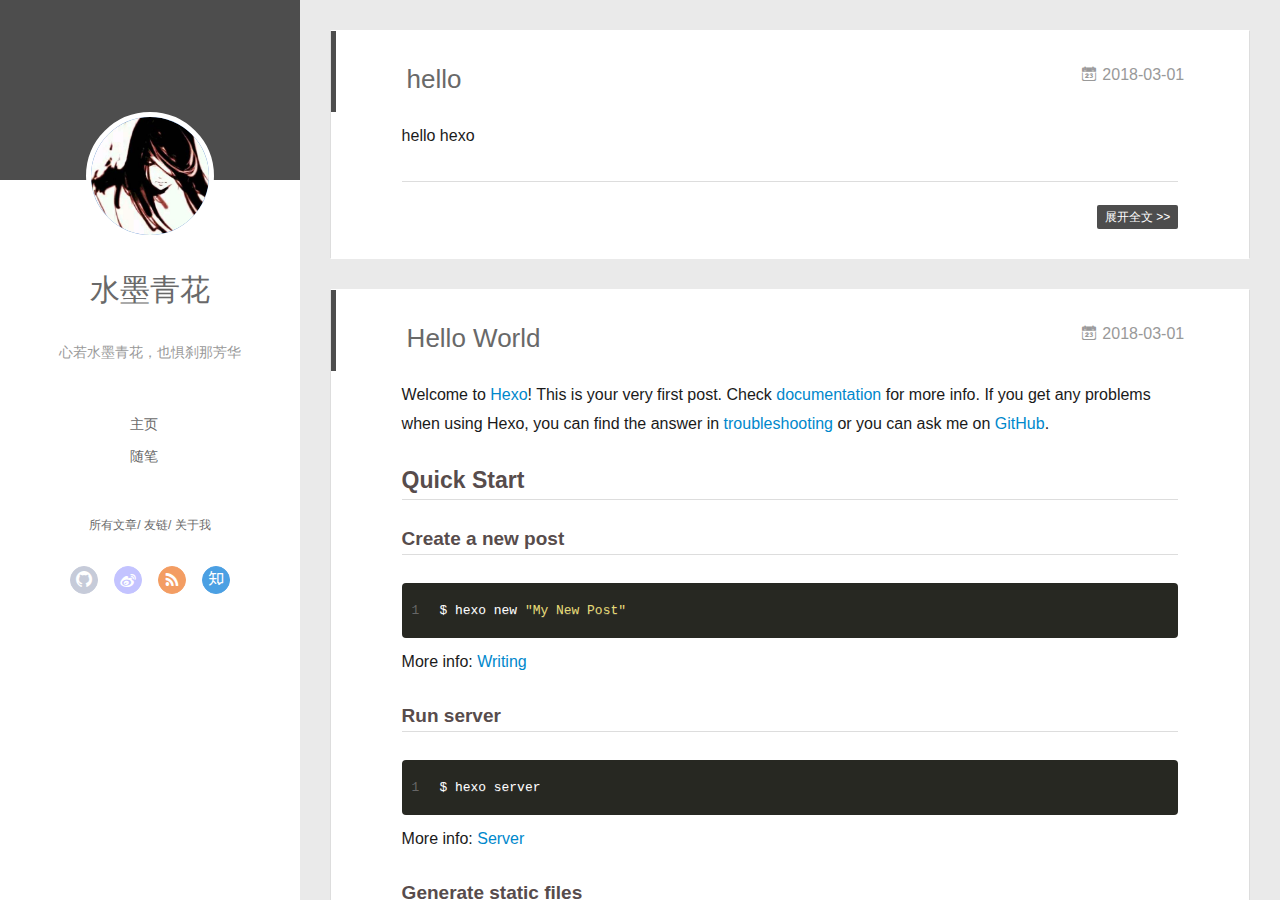
==== commit 98660df2: "Site updated: 2018-03-01 17:47:38" ====
--- a/index.html
+++ b/index.html
@@ -6,16 +6,20 @@
   <meta name="renderer" content="webkit">
   <meta http-equiv="X-UA-Compatible" content="IE=edge" >
   <link rel="dns-prefetch" href="https://appleat.github.io">
-  <title>时光隧道</title>
+  <title>水墨青花</title>
   <meta name="viewport" content="width=device-width, initial-scale=1, maximum-scale=1">
-  <meta property="og:type" content="website">
-<meta property="og:title" content="时光隧道">
+  <meta name="description" content="打开时光隧道，让我回到从前！">
+<meta name="keywords" content="代码人生">
+<meta property="og:type" content="website">
+<meta property="og:title" content="水墨青花">
 <meta property="og:url" content="https://appleat.github.io/index.html">
-<meta property="og:site_name" content="时光隧道">
+<meta property="og:site_name" content="水墨青花">
+<meta property="og:description" content="打开时光隧道，让我回到从前！">
 <meta name="twitter:card" content="summary">
-<meta name="twitter:title" content="时光隧道">
-  
-    <link rel="alternative" href="/atom.xml" title="时光隧道" type="application/atom+xml">
+<meta name="twitter:title" content="水墨青花">
+<meta name="twitter:description" content="打开时光隧道，让我回到从前！">
+  
+    <link rel="alternative" href="/atom.xml" title="水墨青花" type="application/atom+xml">
   
   
     <link rel="icon" href="/favicon.png">
@@ -42,11 +46,13 @@
 <div class="intrude-less">
 	<header id="header" class="inner">
 		<a href="/" class="profilepic">
-			<img src="" class="js-avatar">
+			<img src="/assets/hmqh.png" class="js-avatar">
 		</a>
 		<hgroup>
-		  <h1 class="header-author"><a href="/">appleat</a></h1>
+		  <h1 class="header-author"><a href="/">水墨青花</a></h1>
 		</hgroup>
+		
+		<p class="header-subtitle">心若水墨青花，也惧刹那芳华</p>
 		
 
 		<nav class="header-menu">
@@ -100,11 +106,13 @@
 	<div class="intrude-less">
 		<header id="header" class="inner">
 			<div class="profilepic">
-				<img src="" class="js-avatar">
+				<img src="/assets/hmqh.png" class="js-avatar">
 			</div>
 			<hgroup>
-			  <h1 class="header-author js-header-author">appleat</h1>
+			  <h1 class="header-author js-header-author">水墨青花</h1>
 			</hgroup>
+			
+			<p class="header-subtitle"><i class="icon icon-quo-left"></i>心若水墨青花，也惧刹那芳华<i class="icon icon-quo-right"></i></p>
 			
 			
 			
@@ -295,7 +303,7 @@
   <div class="outer">
     <div id="footer-info">
     	<div class="footer-left">
-    		&copy; 2018 appleat
+    		&copy; 2018 水墨青花
     	</div>
       	<div class="footer-right">
       		<a href="http://hexo.io/" target="_blank">Hexo</a>  Theme <a href="https://github.com/litten/hexo-theme-yilia" target="_blank">Yilia</a> by Litten
@@ -458,7 +466,7 @@
     
     	<section class="tools-section tools-section-me" q-show="aboutme">
   	  	
-  	  		<div class="aboutme-wrap" id="js-aboutme">很惭愧&lt;br&gt;&lt;br&gt;只做了一点微小的工作&lt;br&gt;谢谢大家</div>
+  	  		<div class="aboutme-wrap" id="js-aboutme">打开时光隧道，&lt;br&gt;让我回到从前！</div>
   	  	
     	</section>
     
